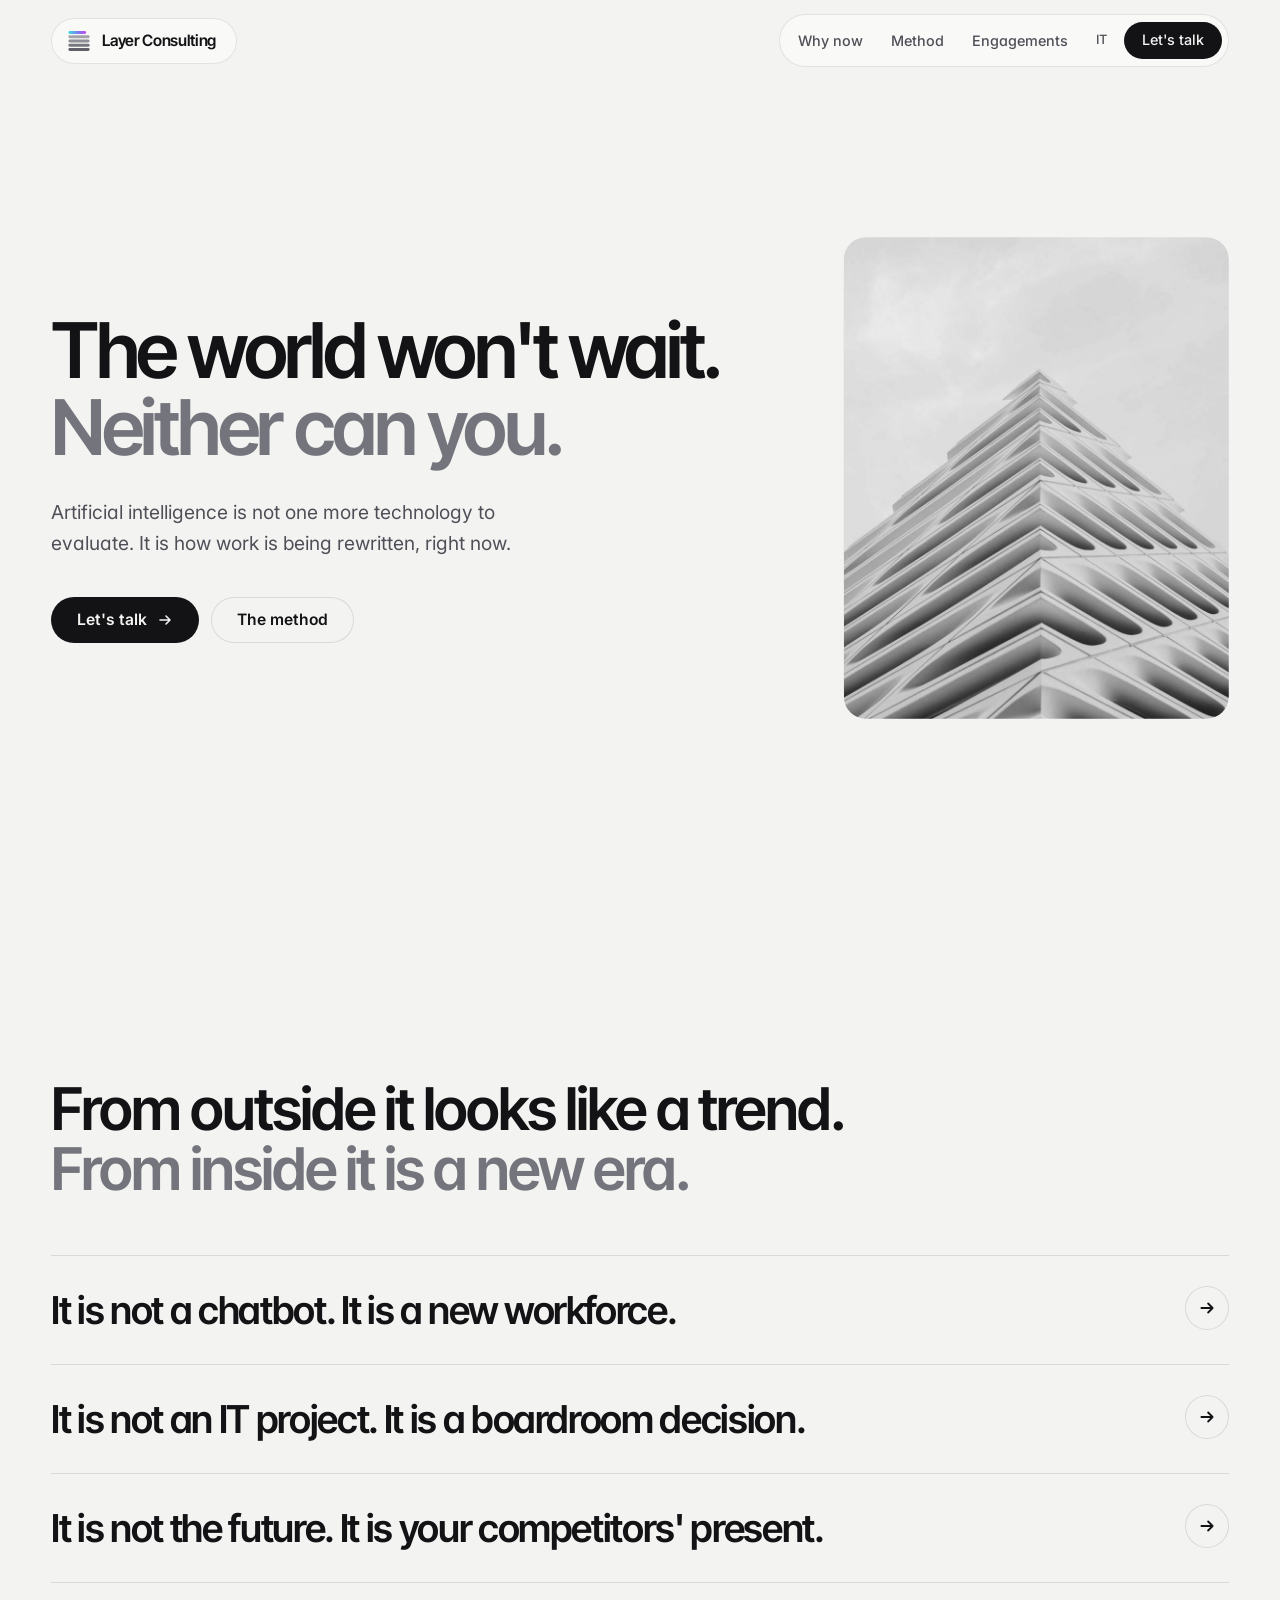
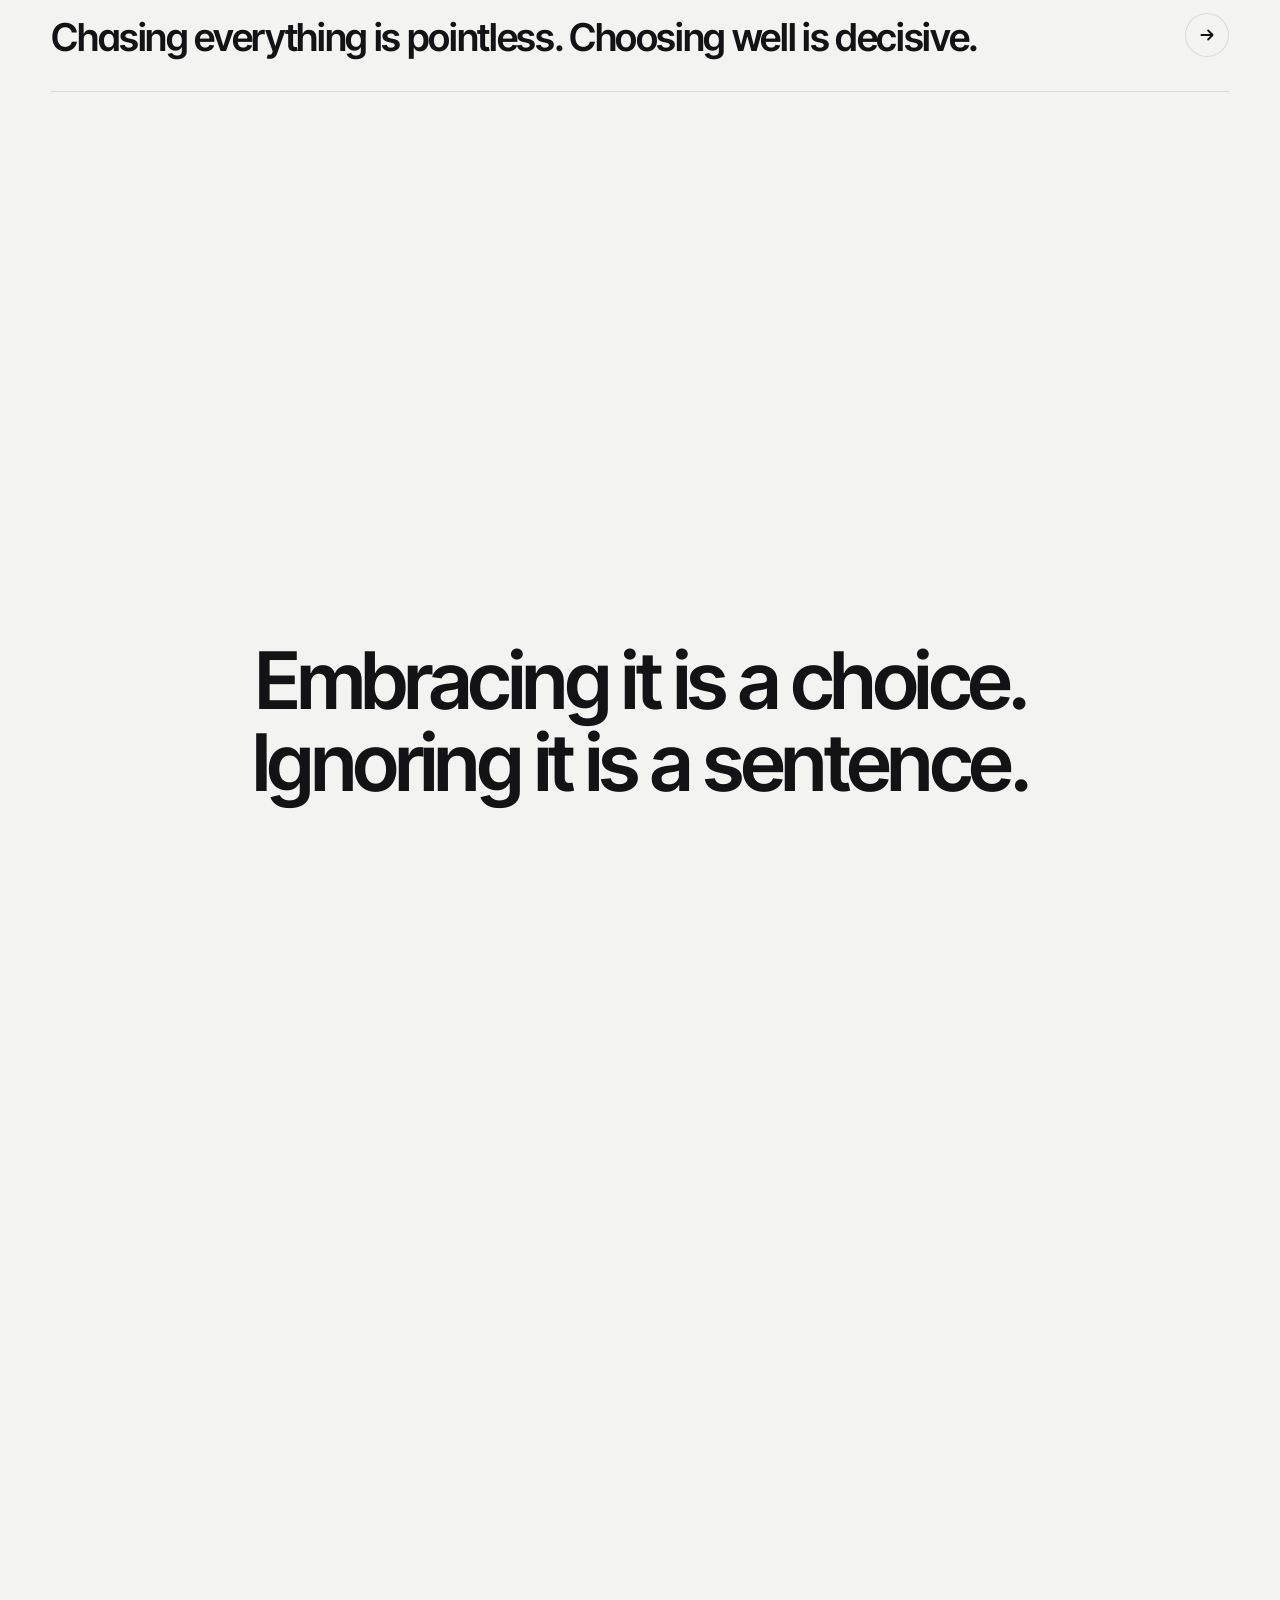
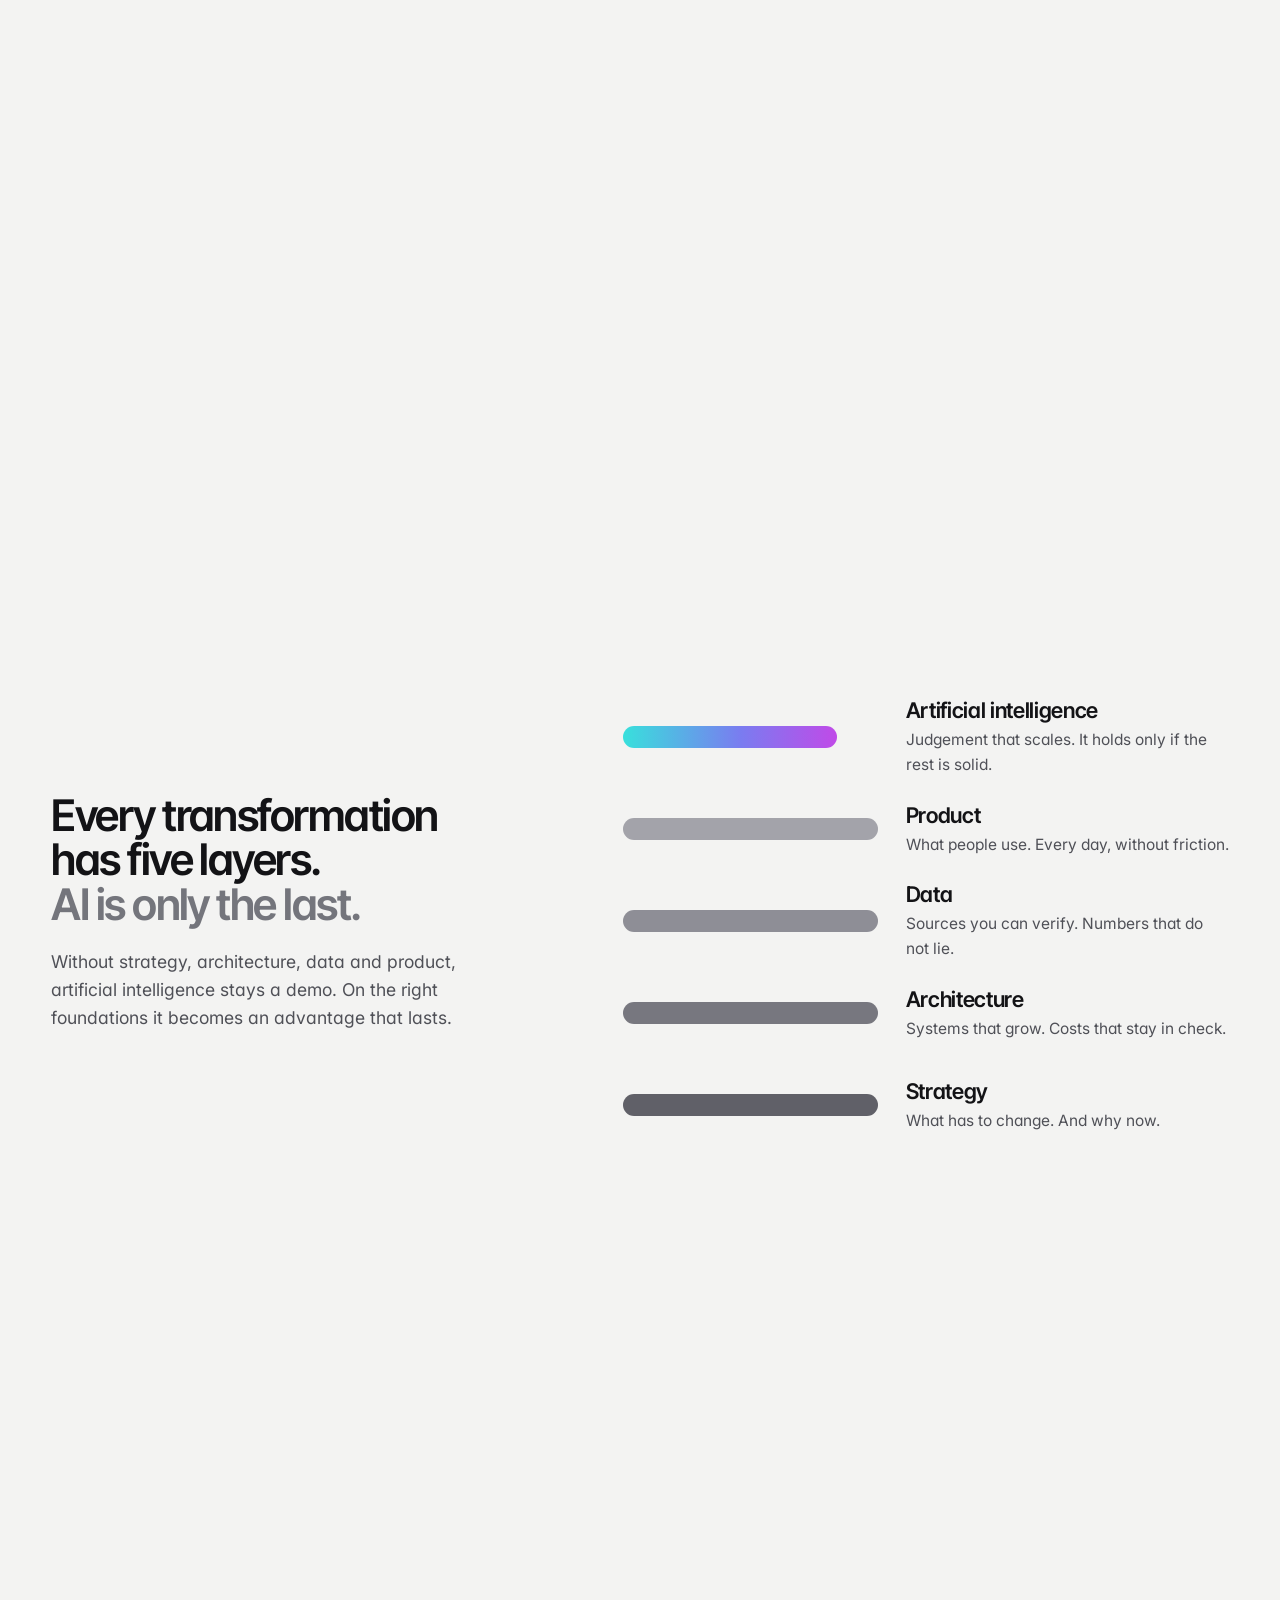
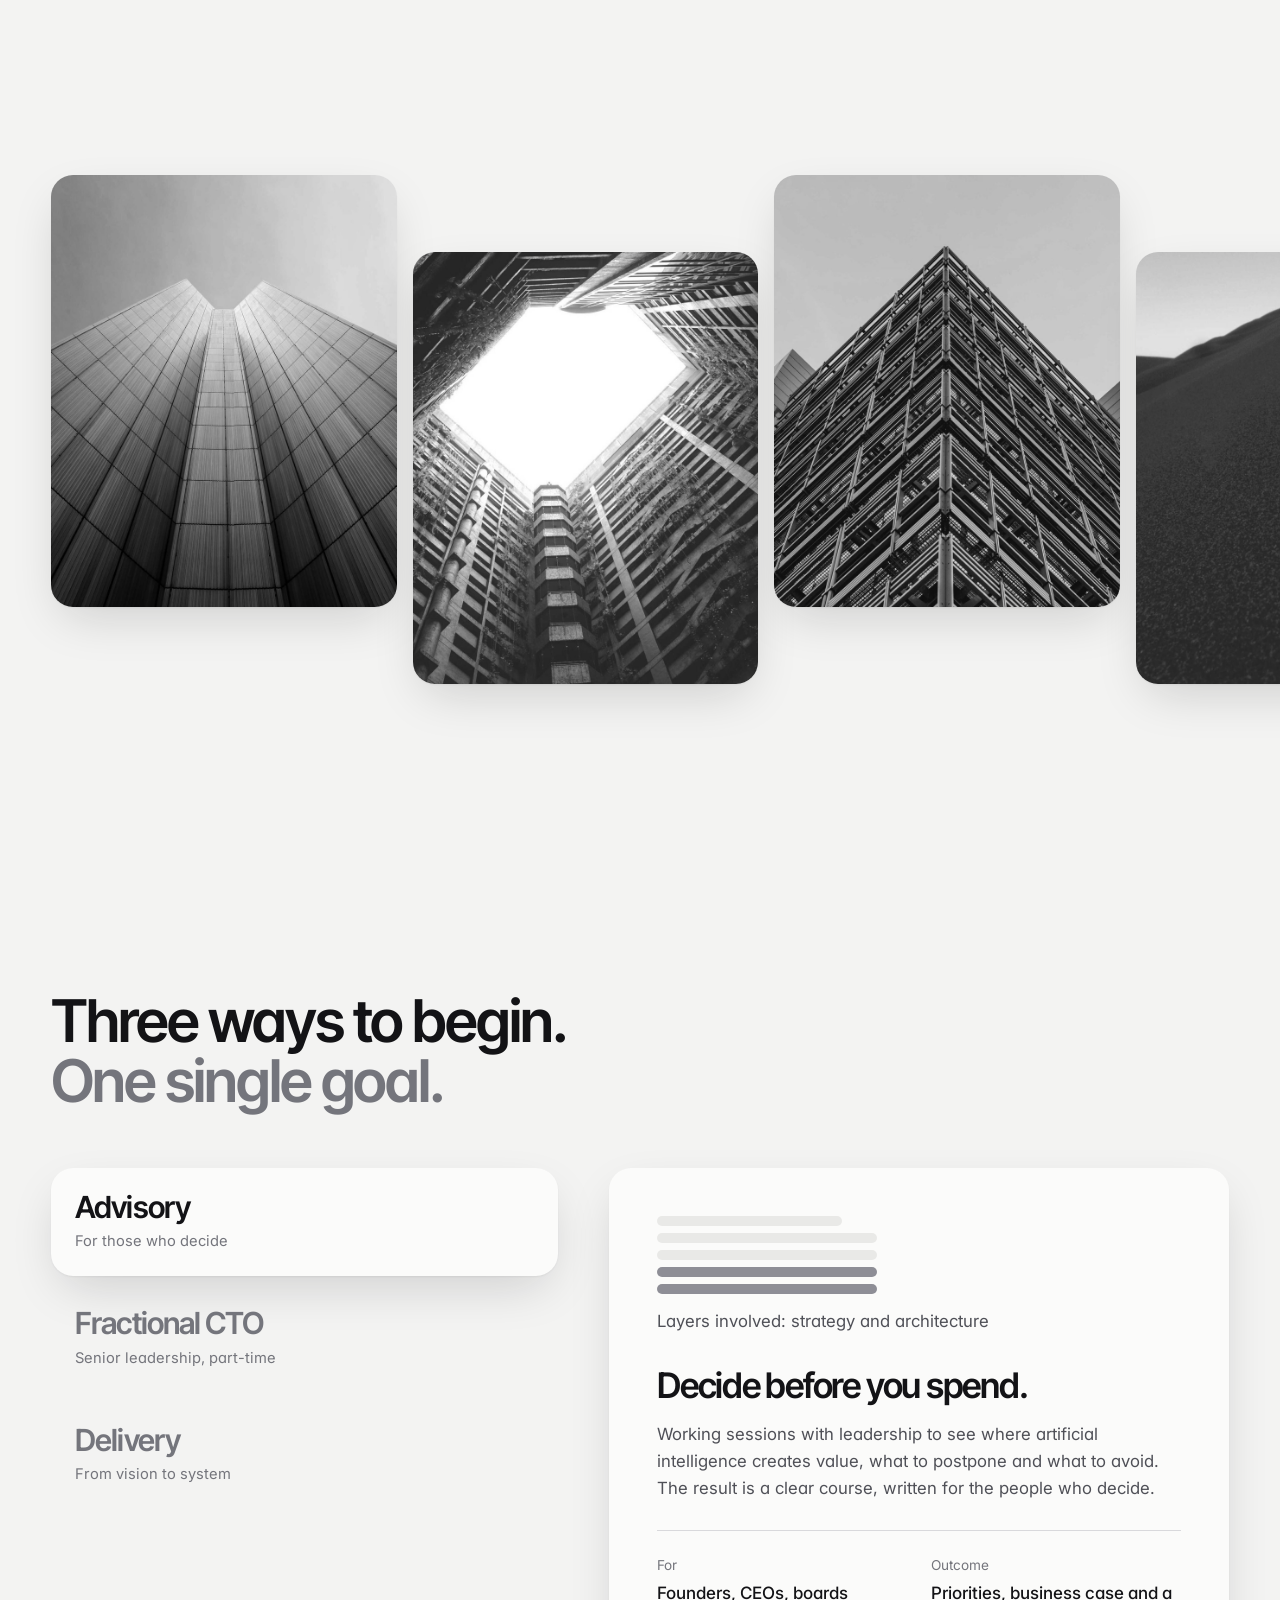
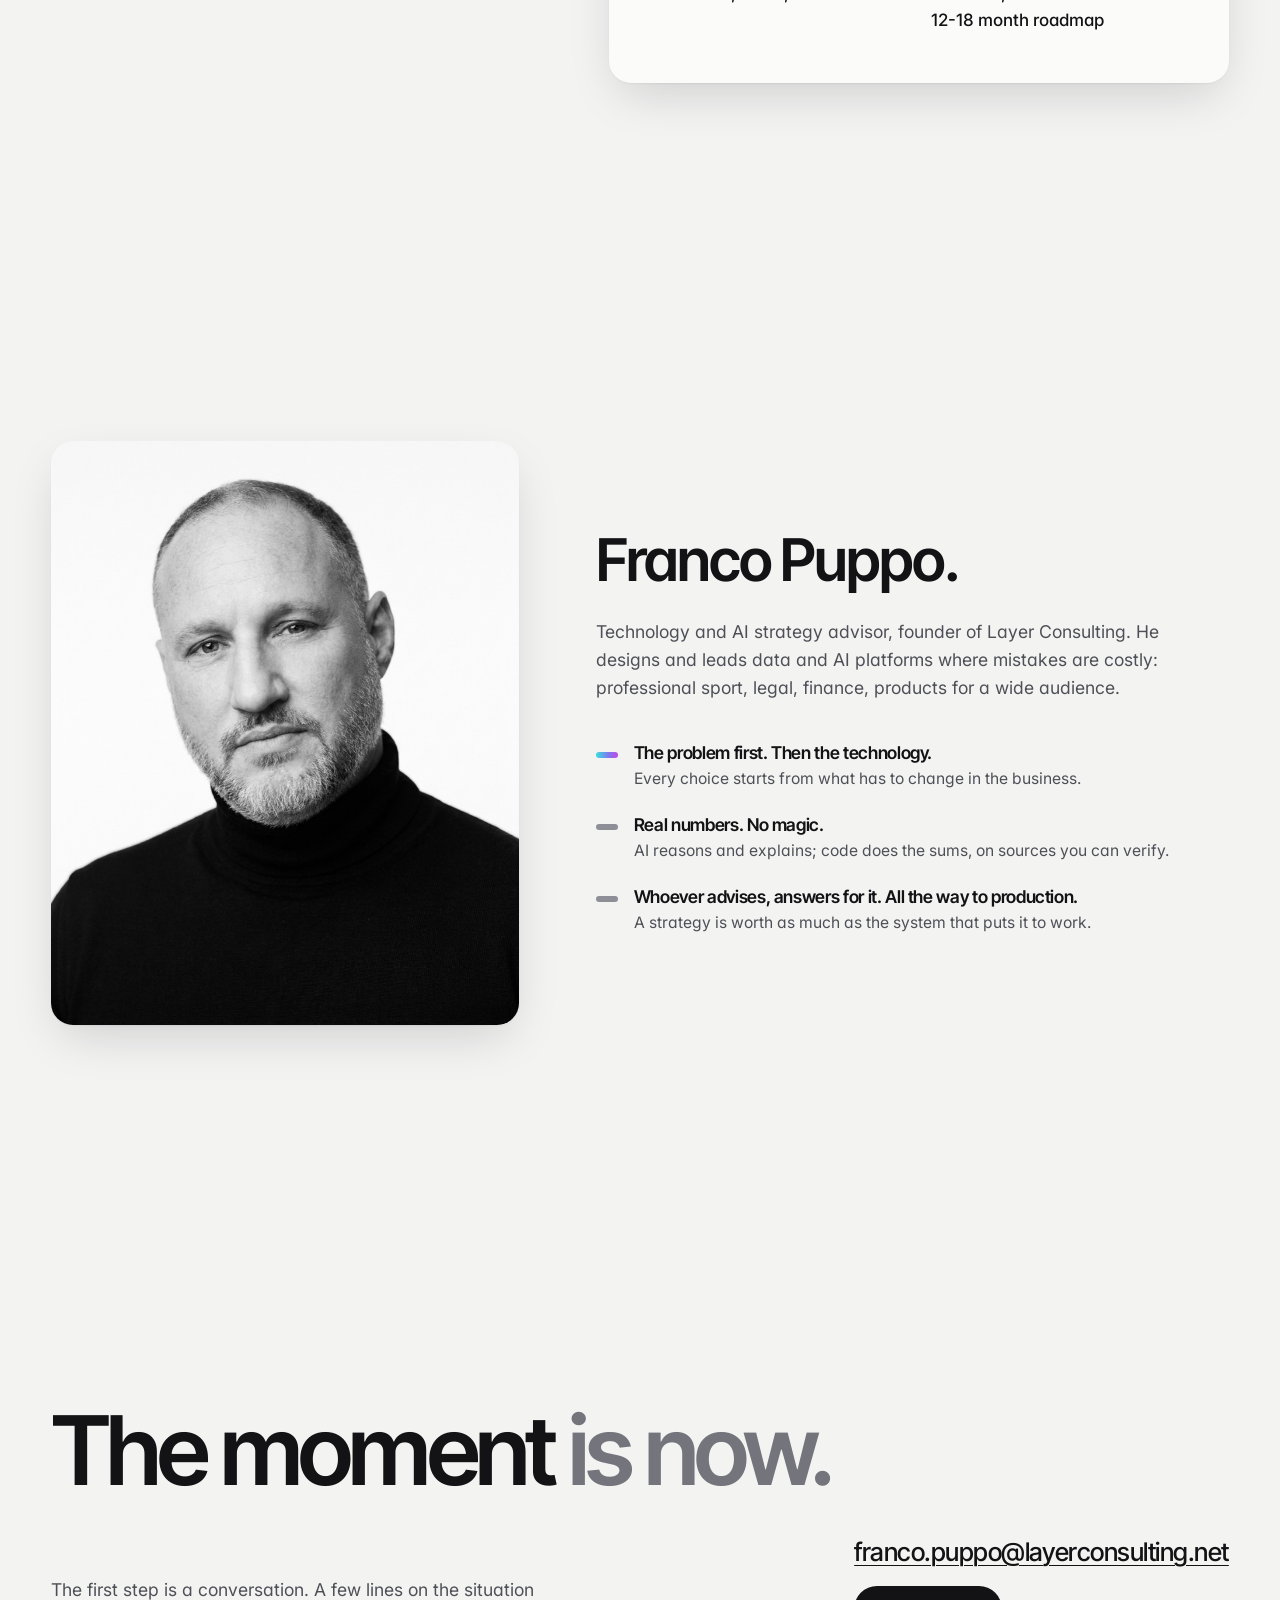
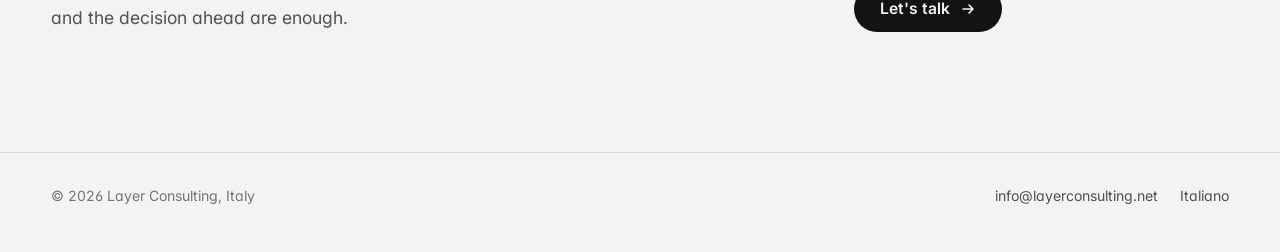
==== en/index.html @ 41d3106d "feat: impersonal, assertive copy and abstract imagery Rewrite both languages in short paired sentenc" ====
<!doctype html>
<html lang="en">
<head>
<meta charset="utf-8">
<meta name="viewport" content="width=device-width, initial-scale=1">
<title>Layer Consulting · Strategy and artificial intelligence</title>
<meta name="description" content="The world won't wait. Neither can you. Strategy, architecture and artificial intelligence for companies that intend to stay in the game.">
<meta name="theme-color" content="#f3f3f2" media="(prefers-color-scheme: light)">
<meta name="theme-color" content="#111113" media="(prefers-color-scheme: dark)">
<link rel="canonical" href="https://layerconsulting.net/en/">
<link rel="alternate" hreflang="it" href="https://layerconsulting.net/">
<link rel="alternate" hreflang="en" href="https://layerconsulting.net/en/">
<link rel="alternate" hreflang="x-default" href="https://layerconsulting.net/">
<meta property="og:type" content="website">
<meta property="og:site_name" content="Layer Consulting">
<meta property="og:title" content="The world won't wait. Neither can you.">
<meta property="og:description" content="Strategy, architecture and artificial intelligence for companies that intend to stay in the game.">
<meta property="og:url" content="https://layerconsulting.net/en/">
<meta property="og:image" content="https://layerconsulting.net/assets/img/strata.jpg">
<meta property="og:locale" content="en_GB">
<link rel="icon" href="../assets/favicon.svg" type="image/svg+xml">
<link rel="preconnect" href="https://fonts.googleapis.com">
<link rel="preconnect" href="https://fonts.gstatic.com" crossorigin>
<link rel="stylesheet" href="https://fonts.googleapis.com/css2?family=Inter+Tight:wght@500;600&family=Inter:wght@400;500;600&display=swap">
<link rel="preload" as="image" href="../assets/img/strata.jpg">
<link rel="stylesheet" href="../assets/site.css">
<script type="application/ld+json">
{"@context":"https://schema.org","@graph":[
 {"@type":"ProfessionalService","@id":"https://layerconsulting.net/#firm","name":"Layer Consulting","url":"https://layerconsulting.net/","email":"info@layerconsulting.net","logo":"https://layerconsulting.net/assets/favicon.svg","address":{"@type":"PostalAddress","addressCountry":"IT"},"founder":{"@id":"https://layerconsulting.net/#franco"}},
 {"@type":"Person","@id":"https://layerconsulting.net/#franco","name":"Franco Puppo","jobTitle":"Founder","worksFor":{"@id":"https://layerconsulting.net/#firm"},"image":"https://layerconsulting.net/assets/img/franco-puppo.jpg","email":"franco.puppo@layerconsulting.net"}
]}
</script>
</head>
<body>
<a class="skip" href="#main">Skip to content</a>

<header class="nav">
  <div class="wrap">
    <div class="nav-pill">
      <a class="brand" href="./" aria-label="Layer Consulting: home">
        <svg class="mark" width="26" height="24" viewBox="0 0 44 40" aria-hidden="true">
          <defs><linearGradient id="lg" x1="0" y1="0" x2="1" y2="0"><stop offset="0" stop-color="#38e0dc"/><stop offset=".55" stop-color="#7a7cf0"/><stop offset="1" stop-color="#c04ae8"/></linearGradient></defs>
          <rect x="4" y="3" width="30" height="5" rx="2.5" fill="url(#lg)"/>
          <rect class="b1" x="4" y="10.2" width="36" height="5" rx="2.5"/>
          <rect class="b2" x="4" y="17.4" width="36" height="5" rx="2.5"/>
          <rect class="b3" x="4" y="24.6" width="36" height="5" rx="2.5"/>
          <rect class="b4" x="4" y="31.8" width="36" height="5" rx="2.5"/>
        </svg>
        Layer Consulting
      </a>
    </div>
    <nav class="nav-pill nav-links" aria-label="Main">
      <a class="hide-s" href="#now">Why now</a>
      <a class="hide-s" href="#layers">Method</a>
      <a class="hide-s" href="#engagements">Engagements</a>
      <a class="lang" href="../" hreflang="it" lang="it" aria-label="Versione italiana">IT</a>
      <a class="btn btn-ink" href="#contact">Let's talk</a>
    </nav>
  </div>
</header>

<main id="main">
  <section class="hero" id="top">
    <div class="wrap">
      <div>
        <h1 class="h-hero">
          <span class="ln"><span class="w" style="--i:0">The</span> <span class="w" style="--i:1">world</span> <span class="w" style="--i:2">won't</span> <span class="w" style="--i:3">wait.</span></span>
          <span class="ln"><span class="w" style="--i:4">Neither</span> <span class="w" style="--i:5">can</span> <span class="w" style="--i:6">you.</span></span>
        </h1>
        <p class="lede">Artificial intelligence is not one more technology to evaluate. It is how work is being rewritten, right now.</p>
        <div class="cta">
          <a class="btn btn-ink" href="#contact">Let's talk
            <svg viewBox="0 0 16 16" fill="none" stroke="currentColor" stroke-width="1.6" stroke-linecap="round" stroke-linejoin="round" aria-hidden="true"><path d="M3 8h10M9 4l4 4-4 4"/></svg></a>
          <a class="btn btn-line" href="#layers">The method</a>
        </div>
      </div>
      <figure class="plate plate-hero">
        <img src="../assets/img/strata.jpg" width="800" height="1000" alt="" fetchpriority="high">
      </figure>
    </div>
  </section>

  <section class="block" id="now" aria-labelledby="now-t">
    <div class="wrap">
      <h2 id="now-t" class="reveal">From outside it looks like a trend. <span class="dim">From inside it is a new era.</span></h2>
      <div class="index">
        <article class="row reveal" tabindex="0">
          <div><h3>It is not a chatbot. It is a new workforce.</h3>
            <div class="more"><div><p>Agents that read, analyse, write and decide within precise rules. They run whole processes, not single questions.</p></div></div></div>
          <span class="arrow" aria-hidden="true"><svg viewBox="0 0 16 16" fill="none" stroke="currentColor" stroke-width="1.6" stroke-linecap="round" stroke-linejoin="round"><path d="M3 8h10M9 4l4 4-4 4"/></svg></span>
        </article>
        <article class="row reveal" tabindex="0">
          <div><h3>It is not an IT project. It is a boardroom decision.</h3>
            <div class="more"><div><p>It changes margins, organisation and business model. That is why it is decided in the boardroom, not in the IT department.</p></div></div></div>
          <span class="arrow" aria-hidden="true"><svg viewBox="0 0 16 16" fill="none" stroke="currentColor" stroke-width="1.6" stroke-linecap="round" stroke-linejoin="round"><path d="M3 8h10M9 4l4 4-4 4"/></svg></span>
        </article>
        <article class="row reveal" tabindex="0">
          <div><h3>It is not the future. It is your competitors' present.</h3>
            <div class="more"><div><p>Those who started a year ago now work faster and spend less. The gap widens every month.</p></div></div></div>
          <span class="arrow" aria-hidden="true"><svg viewBox="0 0 16 16" fill="none" stroke="currentColor" stroke-width="1.6" stroke-linecap="round" stroke-linejoin="round"><path d="M3 8h10M9 4l4 4-4 4"/></svg></span>
        </article>
        <article class="row reveal" tabindex="0">
          <div><h3>Chasing everything is pointless. Choosing well is decisive.</h3>
            <div class="more"><div><p>Something new arrives every week. What counts is recognising the few things that truly move your business, and ignoring the rest.</p></div></div></div>
          <span class="arrow" aria-hidden="true"><svg viewBox="0 0 16 16" fill="none" stroke="currentColor" stroke-width="1.6" stroke-linecap="round" stroke-linejoin="round"><path d="M3 8h10M9 4l4 4-4 4"/></svg></span>
        </article>
      </div>
    </div>
  </section>

  <section class="manifesto" aria-label="The point">
    <div class="manifesto-stage">
      <blockquote data-words>Embracing it is a choice. Ignoring it is a sentence.</blockquote>
    </div>
  </section>

  <section class="layers" id="layers" aria-labelledby="layers-t">
    <div class="layers-stage">
      <div class="wrap">
        <div class="layers-copy">
          <h2 id="layers-t">Every transformation has five layers. <span class="dim">AI is only the last.</span></h2>
          <p>Without strategy, architecture, data and product, artificial intelligence stays a demo. On the right foundations it becomes an advantage that lasts.</p>
        </div>
        <ol class="stack" reversed>
          <li><span class="bar" aria-hidden="true"></span><div class="txt"><h3>Artificial intelligence</h3><p>Judgement that scales. It holds only if the rest is solid.</p></div></li>
          <li><span class="bar" aria-hidden="true"></span><div class="txt"><h3>Product</h3><p>What people use. Every day, without friction.</p></div></li>
          <li><span class="bar" aria-hidden="true"></span><div class="txt"><h3>Data</h3><p>Sources you can verify. Numbers that do not lie.</p></div></li>
          <li><span class="bar" aria-hidden="true"></span><div class="txt"><h3>Architecture</h3><p>Systems that grow. Costs that stay in check.</p></div></li>
          <li><span class="bar" aria-hidden="true"></span><div class="txt"><h3>Strategy</h3><p>What has to change. And why now.</p></div></li>
        </ol>
      </div>
    </div>
  </section>

  <section class="gallery" aria-hidden="true">
    <div class="gallery-track">
      <img src="../assets/img/facade.jpg" width="800" height="1000" alt="" loading="lazy">
      <img src="../assets/img/courtyard.jpg" width="800" height="1000" alt="" loading="lazy">
      <img src="../assets/img/lattice.jpg" width="800" height="1000" alt="" loading="lazy">
      <img src="../assets/img/ridge.jpg" width="800" height="1000" alt="" loading="lazy">
      <img src="../assets/img/stairs.jpg" width="800" height="1000" alt="" loading="lazy">
    </div>
  </section>

  <section class="block" id="engagements" aria-labelledby="engagements-t">
    <div class="wrap">
      <h2 id="engagements-t" class="reveal">Three ways to begin. <span class="dim">One single goal.</span></h2>
      <div class="formats">
        <div class="tabs" role="tablist" aria-label="Engagements">
          <button class="tab" role="tab" id="t-adv" aria-controls="p-adv"><b>Advisory</b><span>For those who decide</span></button>
          <button class="tab" role="tab" id="t-cto" aria-controls="p-cto"><b>Fractional CTO</b><span>Senior leadership, part-time</span></button>
          <button class="tab" role="tab" id="t-del" aria-controls="p-del"><b>Delivery</b><span>From vision to system</span></button>
        </div>
        <div class="panels reveal">
          <div class="panel" role="tabpanel" id="p-adv" aria-labelledby="t-adv">
            <div class="mini" aria-hidden="true"><i style="--k:4"></i><i style="--k:3"></i><i style="--k:2"></i><i class="on" style="--k:1"></i><i class="on" style="--k:0"></i></div>
            <p class="mini-cap">Layers involved: strategy and architecture</p>
            <h3>Decide before you spend.</h3>
            <p>Working sessions with leadership to see where artificial intelligence creates value, what to postpone and what to avoid. The result is a clear course, written for the people who decide.</p>
            <dl><div><dt>For</dt><dd>Founders, CEOs, boards</dd></div>
              <div><dt>Outcome</dt><dd>Priorities, business case and a 12-18 month roadmap</dd></div></dl>
          </div>
          <div class="panel" role="tabpanel" id="p-cto" aria-labelledby="t-cto">
            <div class="mini" aria-hidden="true"><i style="--k:4"></i><i class="on" style="--k:3"></i><i class="on" style="--k:2"></i><i class="on" style="--k:1"></i><i class="on" style="--k:0"></i></div>
            <p class="mini-cap">Layers involved: strategy to product</p>
            <h3>Senior leadership. Without a full-time CTO.</h3>
            <p>A few days a month alongside leadership: architecture, suppliers, team, investors. Technical choices stop being a risk.</p>
            <dl><div><dt>For</dt><dd>Companies and scale-ups without a CTO, or between CTOs</dd></div>
              <div><dt>Outcome</dt><dd>Consistent decisions, team and suppliers aligned</dd></div></dl>
          </div>
          <div class="panel" role="tabpanel" id="p-del" aria-labelledby="t-del">
            <div class="mini" aria-hidden="true"><i class="on" style="--k:4"></i><i class="on" style="--k:3"></i><i class="on" style="--k:2"></i><i class="on" style="--k:1"></i><i class="on" style="--k:0"></i></div>
            <p class="mini-cap">Layers involved: all five</p>
            <h3>From vision to system. From system to result.</h3>
            <p>Once the course is set, a small senior team builds it: AI agents, data platforms, digital products, all the way to production.</p>
            <dl><div><dt>For</dt><dd>Those who want a result, not a recommendation</dd></div>
              <div><dt>Outcome</dt><dd>A system in production, measured and documented</dd></div></dl>
          </div>
        </div>
      </div>
    </div>
  </section>

  <section class="block about" id="about" aria-labelledby="about-t">
    <div class="wrap">
      <figure class="plate plate-studio reveal">
        <img src="../assets/img/franco-puppo.jpg" width="805" height="1000" alt="Portrait of Franco Puppo" loading="lazy">
      </figure>
      <div class="about-copy">
        <h2 id="about-t" class="reveal">Franco Puppo.</h2>
        <p class="reveal">Technology and AI strategy advisor, founder of Layer Consulting. He designs and leads data and AI platforms where mistakes are costly: professional sport, legal, finance, products for a wide audience.</p>
        <ul class="rules">
          <li class="reveal" style="--d:0"><div><b>The problem first. Then the technology.</b><span>Every choice starts from what has to change in the business.</span></div></li>
          <li class="reveal" style="--d:1"><div><b>Real numbers. No magic.</b><span>AI reasons and explains; code does the sums, on sources you can verify.</span></div></li>
          <li class="reveal" style="--d:2"><div><b>Whoever advises, answers for it. All the way to production.</b><span>A strategy is worth as much as the system that puts it to work.</span></div></li>
        </ul>
      </div>
    </div>
  </section>

  <section class="contact" id="contact" aria-labelledby="contact-t">
    <div class="wrap">
      <h2 id="contact-t" class="reveal">The moment <span class="dim">is now.</span></h2>
      <div class="contact-row">
        <p class="reveal">The first step is a conversation. A few lines on the situation and the decision ahead are enough.</p>
        <div class="contact-actions reveal" style="--d:1">
          <a class="mail" href="mailto:franco.puppo@layerconsulting.net">franco.puppo@layerconsulting.net</a>
          <a class="btn btn-ink magnetic" href="mailto:franco.puppo@layerconsulting.net?subject=Let%27s%20talk">Let's talk
            <svg viewBox="0 0 16 16" fill="none" stroke="currentColor" stroke-width="1.6" stroke-linecap="round" stroke-linejoin="round" aria-hidden="true"><path d="M3 8h10M9 4l4 4-4 4"/></svg></a>
        </div>
      </div>
    </div>
  </section>
</main>

<footer class="foot">
  <div class="wrap">
    <span>© <span id="year">2026</span> Layer Consulting, Italy</span>
    <nav aria-label="Footer">
      <a href="mailto:info@layerconsulting.net">info@layerconsulting.net</a>
      <a href="../" hreflang="it" lang="it">Italiano</a>
    </nav>
  </div>
</footer>
<script src="../assets/site.js"></script>
</body>
</html>
---- assets/site.css ----
/* Layer Consulting, Franco Puppo.
   World: an industrial-design monograph. Black-and-white plates on neutral paper,
   Inter Tight display, Inter text. The Layer gradient lives only in the mark and in
   the top layer of the stack. Radius rule: controls are pills, plates and panels 22px.
   Motion: CSS scroll-driven timelines where supported, IntersectionObserver reveals
   elsewhere; everything collapses to the static end state under reduced motion. */

:root {
  --paper: #f3f3f2;
  --paper-2: #e9e9e7;
  --sheet: #fbfbfa;
  --ink: #131316;
  --ink-2: #4f5057;
  --ink-3: #74757c;
  --line: #d9d9dc;
  --accent: #7c3fc4;
  --grad: linear-gradient(90deg, #38e0dc, #7a7cf0 55%, #c04ae8);
  --bar-1: #a3a3aa; --bar-2: #8e8e96; --bar-3: #77777f; --bar-4: #606068;
  --shadow: 0 1px 2px rgba(19,19,22,.05), 0 18px 50px -12px rgba(19,19,22,.18);
  --ease: cubic-bezier(.16, 1, .3, 1);
  --display: "Inter Tight", "SF Pro Display", -apple-system, system-ui, sans-serif;
  --text: "Inter", "SF Pro Text", -apple-system, system-ui, sans-serif;
  --r: 22px;
  --pad: clamp(20px, 4vw, 56px);
}
@media (prefers-color-scheme: dark) {
  :root:not([data-theme="light"]) {
    --paper: #111113; --paper-2: #1d1d21; --sheet: #1b1b1e;
    --ink: #f2f2f3; --ink-2: #b3b3ba; --ink-3: #8d8d95; --line: #2c2c31;
    --accent: #c08bf0;
    --bar-1: #6a6a72; --bar-2: #5a5a62; --bar-3: #4a4a52; --bar-4: #3d3d44;
    --shadow: 0 1px 2px rgba(0,0,0,.4), 0 18px 50px -12px rgba(0,0,0,.6);
  }
}
:root[data-theme="dark"] {
  --paper: #111113; --paper-2: #1d1d21; --sheet: #1b1b1e;
  --ink: #f2f2f3; --ink-2: #b3b3ba; --ink-3: #8d8d95; --line: #2c2c31;
  --accent: #c08bf0;
  --bar-1: #6a6a72; --bar-2: #5a5a62; --bar-3: #4a4a52; --bar-4: #3d3d44;
  --shadow: 0 1px 2px rgba(0,0,0,.4), 0 18px 50px -12px rgba(0,0,0,.6);
}

* { box-sizing: border-box; }
html { -webkit-text-size-adjust: 100%; scroll-behavior: smooth; scrollbar-color: var(--ink-3) var(--paper); }
@media (prefers-reduced-motion: reduce) { html { scroll-behavior: auto; } }
html, body { background: var(--paper); }
body { margin: 0; color: var(--ink); font: 400 17px/1.6 var(--text); font-feature-settings: "cv11", "ss01"; overflow-x: clip; caret-color: var(--accent); }
::selection { background: color-mix(in oklab, var(--accent) 26%, transparent); color: var(--ink); }
img, svg { display: block; max-width: 100%; }
a { color: inherit; text-decoration-thickness: 1px; text-underline-offset: 4px; }
:focus-visible { outline: 2px solid var(--accent); outline-offset: 4px; border-radius: 8px; }
h1, h2, h3 { font-family: var(--display); font-weight: 600; margin: 0; text-wrap: balance; letter-spacing: -0.035em; }
h2 { font-size: clamp(2.2rem, 4.6vw, 4rem); line-height: 1.02; }
h3 { font-size: 1.2rem; letter-spacing: -0.015em; line-height: 1.25; }
p { margin: 0 0 1em; text-wrap: pretty; }
.wrap { width: min(1280px, 100% - 2 * var(--pad)); margin-inline: auto; }
.skip { position: absolute; left: -9999px; }
.skip:focus { left: 16px; top: 12px; z-index: 30; background: var(--sheet); padding: 8px 14px; border-radius: 99px; }

/* ---------- nav ---------- */
.nav { position: fixed; inset: 14px 0 auto; z-index: 20; pointer-events: none; }
.nav .wrap { display: flex; justify-content: space-between; align-items: center; gap: 12px; }
.nav-pill { pointer-events: auto; display: flex; align-items: center; gap: 4px; padding: 6px; border-radius: 99px; background: color-mix(in oklab, var(--sheet) 72%, transparent); backdrop-filter: blur(18px) saturate(1.6); -webkit-backdrop-filter: blur(18px) saturate(1.6); border: 1px solid color-mix(in oklab, var(--line) 70%, transparent); transition: box-shadow .4s var(--ease); }
.nav.stuck .nav-pill { box-shadow: var(--shadow); }
.brand { display: flex; align-items: center; gap: 10px; padding: 4px 14px 4px 8px; text-decoration: none; font: 600 .98rem/1 var(--display); letter-spacing: -0.02em; white-space: nowrap; }
.mark .b1 { fill: var(--bar-1); } .mark .b2 { fill: var(--bar-2); } .mark .b3 { fill: var(--bar-3); } .mark .b4 { fill: var(--bar-4); }
.nav-links a { text-decoration: none; font-size: .9rem; font-weight: 500; color: var(--ink-2); padding: 8px 12px; border-radius: 99px; transition: color .2s, background-color .2s; white-space: nowrap; }
.nav-links a:hover { color: var(--ink); background: var(--paper-2); }
.nav-links .lang { font-size: .8rem; letter-spacing: .04em; }
.nav-links .btn-ink, .nav-links .btn-ink:hover { color: var(--paper); background: var(--ink); }
@media (max-width: 900px) { .nav-links .hide-s { display: none; } }

/* ---------- buttons ---------- */
.btn { position: relative; display: inline-flex; align-items: center; gap: 10px; padding: 15px 26px; border-radius: 99px; font: 600 .98rem/1 var(--text); text-decoration: none; white-space: nowrap; transition: transform .5s var(--ease), background-color .25s, color .25s, box-shadow .4s var(--ease); }
.btn svg { width: 16px; height: 16px; transition: transform .5s var(--ease); }
.btn:hover svg { transform: translateX(4px); }
.btn:active { transform: scale(.97); }
.btn-ink { background: var(--ink); color: var(--paper); }
.btn-ink:hover { box-shadow: 0 14px 34px -10px color-mix(in oklab, var(--ink) 55%, transparent); }
.btn-line { color: var(--ink); box-shadow: inset 0 0 0 1px var(--line); }
.btn-line:hover { box-shadow: inset 0 0 0 1px var(--ink); }
.nav .btn { padding: 11px 18px; font-size: .9rem; }

/* ---------- hero ---------- */
.hero { min-height: 100dvh; display: grid; align-items: center; padding: 112px 0 56px; }
.hero .wrap { display: grid; grid-template-columns: minmax(0, 1.3fr) minmax(0, .7fr); gap: clamp(32px, 6vw, 96px); align-items: center; }
.h-hero { font-size: clamp(2.5rem, 6vw, 5.8rem); line-height: 1; letter-spacing: -0.045em; }
@media (min-width: 861px) { .h-hero .ln { white-space: nowrap; } }
.h-hero .ln { display: block; }
.h-hero .ln + .ln { color: var(--ink-3); }
.h-hero .w { display: inline-block; }
.lede { font-size: clamp(1.08rem, 1.5vw, 1.25rem); color: var(--ink-2); max-width: 44ch; margin: 30px 0 38px; }
.cta { display: flex; gap: 12px; flex-wrap: wrap; }
.plate { margin: 0; border-radius: var(--r); overflow: hidden; background: var(--paper-2); position: relative; }
.plate img { width: 100%; height: auto; aspect-ratio: 4 / 5; object-fit: cover; filter: grayscale(1); }
.plate-hero { max-width: 500px; justify-self: end; width: 100%; box-shadow: var(--shadow); }
@media (max-width: 860px) {
  .hero { padding-top: 104px; }
  .hero .wrap { grid-template-columns: 1fr; }
  .plate-hero { justify-self: start; max-width: 420px; }
}

/* ---------- five layers (signature) ---------- */
.layers { position: relative; height: 320vh; view-timeline: --layers block; }
.layers-stage { position: sticky; top: 0; height: 100dvh; display: grid; align-items: center; }
.layers-stage .wrap { display: grid; grid-template-columns: minmax(0, .9fr) minmax(0, 1.1fr); gap: clamp(32px, 6vw, 96px); align-items: center; }
.layers-copy h2 { font-size: clamp(2rem, 3.4vw, 3.1rem); }
.layers-copy p { color: var(--ink-2); font-size: 1.1rem; max-width: 40ch; margin-top: 22px; }
.stack { --shift: 64px; list-style: none; margin: 0; padding: 0; display: grid; }
.stack li { display: grid; grid-template-columns: minmax(120px, 42%) 1fr; gap: 28px; align-items: center; min-height: 92px; }
.stack .bar { height: 22px; border-radius: 99px; }
.stack li:nth-child(1) .bar { background: var(--grad); width: 84%; }
.stack li:nth-child(2) .bar { background: var(--bar-1); }
.stack li:nth-child(3) .bar { background: var(--bar-2); }
.stack li:nth-child(4) .bar { background: var(--bar-3); }
.stack li:nth-child(5) .bar { background: var(--bar-4); }
.stack h3 { font-size: 1.35rem; }
.stack p { color: var(--ink-2); font-size: .97rem; margin: 4px 0 0; max-width: 36ch; }
@media (max-width: 860px) {
  .layers { height: 300vh; }
  .layers-stage { align-items: start; padding-top: 92px; }
  .layers-stage h2 { font-size: clamp(1.9rem, 8vw, 2.4rem); }
  .layers-copy p { font-size: 1rem; margin-top: 14px; }
  .layers-stage .wrap { grid-template-columns: 1fr; gap: 20px; }
  .stack { --shift: 52px; }
  .stack li { grid-template-columns: 26% 1fr; gap: 16px; min-height: 70px; }
  .stack .bar { height: 14px; }
  .stack h3 { font-size: 1.1rem; }
  .stack p { font-size: .84rem; line-height: 1.45; }
}

/* ---------- when to call: expanding index ---------- */
.block { padding: clamp(96px, 14vw, 180px) 0; }
.block h2 { max-width: 22ch; }
h2 .dim, .row h3 .dim { color: var(--ink-3); }
.index { margin-top: 56px; border-top: 1px solid var(--line); }
.row { display: grid; grid-template-columns: minmax(0, 1fr) auto; gap: 24px; padding: 30px 0; border-bottom: 1px solid var(--line); outline: none; }
.row h3 { font-size: clamp(1.5rem, 3vw, 2.4rem); letter-spacing: -0.035em; transition: transform .6s var(--ease); }
.row .more { display: grid; grid-template-rows: 0fr; opacity: 0; transition: grid-template-rows .6s var(--ease), opacity .4s; }
.row .more > div { overflow: hidden; }
.row .more p { color: var(--ink-2); max-width: 60ch; margin: 14px 0 0; font-size: 1.04rem; }
.row .arrow { width: 44px; height: 44px; border-radius: 50%; box-shadow: inset 0 0 0 1px var(--line); display: grid; place-items: center; transition: transform .6s var(--ease), background-color .3s, color .3s; }
.row .arrow svg { width: 18px; height: 18px; }
.row:hover h3, .row:focus-visible h3 { transform: translateX(10px); }
.row:hover .more, .row:focus-visible .more { grid-template-rows: 1fr; opacity: 1; }
.row:hover .arrow, .row:focus-visible .arrow { transform: rotate(-45deg); background: var(--ink); color: var(--paper); box-shadow: none; }
.row:focus-visible { box-shadow: inset 3px 0 0 var(--accent); }
@media (hover: none) { .row .more { grid-template-rows: 1fr; opacity: 1; } .row .arrow { display: none; } }

/* ---------- manifesto ---------- */
.manifesto { height: 200vh; view-timeline: --quote block; }
.manifesto-stage { position: sticky; top: 0; height: 100dvh; display: grid; place-content: center; padding-inline: var(--pad); }
.manifesto blockquote { margin: 0 auto; font: 600 clamp(2.2rem, 6.2vw, 5.4rem)/1.04 var(--display); letter-spacing: -0.045em; max-width: 17ch; text-align: center; text-wrap: balance; }
.manifesto .attr { text-align: center; margin-top: 28px; color: var(--ink-3); font-size: .95rem; }

/* ---------- engagements: tabs ---------- */
.formats { margin-top: 56px; display: grid; grid-template-columns: minmax(0, .9fr) minmax(0, 1.1fr); gap: clamp(24px, 4vw, 64px); align-items: start; }
.tabs { display: grid; gap: 8px; }
.tab { all: unset; box-sizing: border-box; cursor: pointer; display: block; padding: 22px 24px; border-radius: var(--r); transition: background-color .35s, box-shadow .35s; }
.tab b { display: block; font: 600 clamp(1.35rem, 2.4vw, 1.9rem)/1.15 var(--display); letter-spacing: -0.03em; color: var(--ink-3); transition: color .3s; }
.tab span { display: block; color: var(--ink-3); font-size: .92rem; margin-top: 6px; }
.tab:hover b { color: var(--ink-2); }
.tab[aria-selected="true"] { background: var(--sheet); box-shadow: var(--shadow); }
.tab[aria-selected="true"] b { color: var(--ink); }
.tab:focus-visible { outline: 2px solid var(--accent); outline-offset: 2px; }
.panels { display: grid; gap: 16px; }
.panel { background: var(--sheet); border-radius: var(--r); padding: clamp(28px, 4vw, 48px); box-shadow: var(--shadow); }
.panel h3 { font-size: clamp(1.6rem, 2.8vw, 2.2rem); letter-spacing: -0.035em; margin-top: 28px; }
.panel > p { color: var(--ink-2); font-size: 1.05rem; margin: 14px 0 0; max-width: 52ch; }
.panel dl { display: grid; grid-template-columns: repeat(2, minmax(0, 1fr)); gap: 24px; margin: 28px 0 0; padding-top: 24px; border-top: 1px solid var(--line); }
.panel dt { font-size: .85rem; color: var(--ink-3); }
.panel dd { margin: 4px 0 0; font-weight: 500; }
.mini { display: grid; gap: 7px; width: min(220px, 60%); }
.mini i { display: block; height: 10px; border-radius: 99px; background: var(--paper-2); transform-origin: left; }
.mini i.on { background: var(--bar-2); }
.mini i.on:first-child { background: var(--grad); }
.mini i:first-child { width: 84%; }
.mini-cap { font-size: .85rem; color: var(--ink-3); margin-top: 12px; }
.tabs { display: none; }
.js .tabs { display: grid; }
.js .panel[hidden] { display: none; }
@media (max-width: 860px) {
  .formats { grid-template-columns: 1fr; }
  .js .tabs { grid-template-columns: repeat(3, minmax(0, 1fr)); gap: 6px; }
  .tab { padding: 14px 12px; text-align: center; }
  .tab b { font-size: 1rem; }
  .tab span { display: none; }
  .panel dl { grid-template-columns: 1fr; }
}

/* ---------- about ---------- */
.about .wrap { display: grid; grid-template-columns: minmax(0, .85fr) minmax(0, 1.15fr); gap: clamp(32px, 6vw, 96px); align-items: center; }
.plate-studio { box-shadow: var(--shadow); }
.about-copy > p { color: var(--ink-2); font-size: 1.1rem; max-width: 54ch; }
.about-copy h2 { margin-bottom: 28px; }
.rules { list-style: none; padding: 0; margin: 40px 0 0; display: grid; gap: 22px; }
.rules li { display: grid; grid-template-columns: 22px 1fr; gap: 16px; }
.rules li::before { content: ""; width: 22px; height: 6px; margin-top: 10px; border-radius: 99px; background: var(--bar-2); }
.rules li:first-child::before { background: var(--grad); }
.rules b { display: block; font: 600 1.1rem/1.3 var(--display); letter-spacing: -0.02em; }
.rules span { color: var(--ink-2); font-size: .98rem; }
@media (max-width: 860px) { .about .wrap { grid-template-columns: 1fr; } .plate-studio { max-width: 420px; } }

/* ---------- gallery: abstract plates that pan sideways on scroll ---------- */
.gallery { padding: 24px 0 clamp(72px, 10vw, 140px); overflow-x: auto; scrollbar-width: none; }
.gallery::-webkit-scrollbar { display: none; }
.gallery-track { display: flex; align-items: flex-start; gap: 16px; width: max-content; padding-inline: var(--pad); }
.gallery-track img { width: clamp(220px, 27vw, 400px); height: auto; aspect-ratio: 4 / 5; object-fit: cover; border-radius: var(--r); filter: grayscale(1); box-shadow: var(--shadow); }
.gallery-track img:nth-child(even) { margin-top: clamp(32px, 6vw, 88px); }

/* ---------- contact ---------- */
.contact { padding: clamp(110px, 16vw, 200px) 0 clamp(80px, 10vw, 120px); }
.contact h2 { font-size: clamp(3.4rem, 11vw, 6rem); line-height: .94; letter-spacing: -0.05em; max-width: none; }
.contact-row { display: flex; justify-content: space-between; align-items: end; gap: 32px; flex-wrap: wrap; margin-top: 40px; }
.contact-row p { color: var(--ink-2); font-size: 1.1rem; max-width: 46ch; margin: 0; }
.mail { font: 500 clamp(1.15rem, 2.4vw, 1.6rem)/1.3 var(--display); letter-spacing: -0.02em; overflow-wrap: anywhere; }
.contact-actions { display: flex; flex-direction: column; align-items: flex-start; gap: 18px; }

/* ---------- footer ---------- */
.foot { border-top: 1px solid var(--line); padding: 32px 0 44px; color: var(--ink-3); font-size: .88rem; }
.foot .wrap { display: flex; justify-content: space-between; gap: 18px; flex-wrap: wrap; }
.foot nav { display: flex; gap: 22px; }
.foot a { text-decoration: none; color: var(--ink-2); }
.foot a:hover { color: var(--ink); }

/* ---------- 404 ---------- */
.notfound { min-height: 100dvh; display: grid; place-items: center; text-align: center; }
.notfound h1 { font-size: clamp(2.6rem, 7vw, 5.4rem); line-height: 1; letter-spacing: -0.045em; margin-bottom: 18px; }
.notfound p { color: var(--ink-2); margin-bottom: 30px; }
.notfound .cta { justify-content: center; }

/* =================== motion =================== */
@media (prefers-reduced-motion: no-preference) {
  /* hero: words rise out of blur, then the plate is uncovered */
  .h-hero .w { animation: rise 1.2s var(--ease) both; animation-delay: calc(.08s * var(--i) + .1s); }
  .hero .lede, .hero .cta { animation: rise 1.2s var(--ease) both; }
  .hero .lede { animation-delay: .55s; }
  .hero .cta { animation-delay: .68s; }
  .plate-hero { animation: uncover 1.5s var(--ease) .25s both; }
  .plate-hero img { animation: settle 2.2s var(--ease) .25s both; }
  .nav-pill { animation: drop .9s var(--ease) .1s both; }
  @keyframes rise { from { opacity: 0; transform: translateY(.45em); filter: blur(10px); } }
  @keyframes uncover { from { clip-path: inset(100% 0 0 0 round var(--r)); } to { clip-path: inset(0 0 0 0 round var(--r)); } }
  @keyframes settle { from { transform: scale(1.18); } }
  @keyframes drop { from { opacity: 0; transform: translateY(-16px); } }

  /* generic reveal (IntersectionObserver adds .in) */
  .js .reveal { opacity: 0; transform: translateY(28px); filter: blur(6px); transition: opacity 1s var(--ease), transform 1.1s var(--ease), filter 1s var(--ease); transition-delay: calc(var(--d, 0) * 90ms); }
  .js .reveal.in { opacity: 1; transform: none; filter: none; }

  /* engagement panel swap */
  .js .panel.enter { animation: panel .7s var(--ease) both; }
  @keyframes panel { from { opacity: 0; transform: translateY(14px) scale(.985); filter: blur(4px); } }
  .js .panel.enter .mini i { animation: lit .8s var(--ease) both; animation-delay: calc(var(--k) * 70ms + .15s); }
  @keyframes lit { from { transform: scaleX(.15); opacity: .3; } }

  @supports (animation-timeline: view()) {
    /* the Layer mark opens into its five layers, bottom first */
    .stack li { animation: gather linear both; animation-timeline: --layers; animation-range: contain 0% contain 40%; }
    .stack li:nth-child(1) { --g: 2; } .stack li:nth-child(2) { --g: 1; } .stack li:nth-child(3) { --g: 0; }
    .stack li:nth-child(4) { --g: -1; } .stack li:nth-child(5) { --g: -2; }
    @keyframes gather { from { transform: translateY(calc(var(--g) * var(--shift))); } }
    .stack .txt { animation: label linear both; animation-timeline: --layers; }
    .stack li:nth-child(5) .txt { animation-range: contain 30% contain 42%; }
    .stack li:nth-child(4) .txt { animation-range: contain 40% contain 52%; }
    .stack li:nth-child(3) .txt { animation-range: contain 50% contain 62%; }
    .stack li:nth-child(2) .txt { animation-range: contain 60% contain 72%; }
    .stack li:nth-child(1) .txt { animation-range: contain 70% contain 84%; }
    @keyframes label { from { opacity: 0; transform: translateX(-18px); filter: blur(6px); } }
    .stack li:nth-child(1) .bar { animation: glow linear both; animation-timeline: --layers; animation-range: contain 70% contain 86%; }
    @keyframes glow { from { filter: saturate(0) brightness(1.15); } }

    /* manifesto: words light up as you read */
    .manifesto .wd { animation: word linear both; animation-timeline: --quote; animation-range: contain calc(var(--i) * var(--step)) contain calc(var(--i) * var(--step) + 12%); }
    @keyframes word { from { opacity: .14; } }

    /* abstract plates pan sideways while the strip crosses the viewport */
    .gallery { overflow: clip; }
    .gallery-track { animation: pan linear both; animation-timeline: view(); animation-range: cover; }
    @keyframes pan { from { transform: translateX(6vw); } to { transform: translateX(calc(-100% + 94vw)); } }

    /* the portrait drifts against the scroll */
    .plate-studio img { animation: drift linear both; animation-timeline: view(); animation-range: cover; }
    @keyframes drift { from { transform: scale(1.14) translateY(-4%); } to { transform: scale(1.14) translateY(4%); } }
  }
}
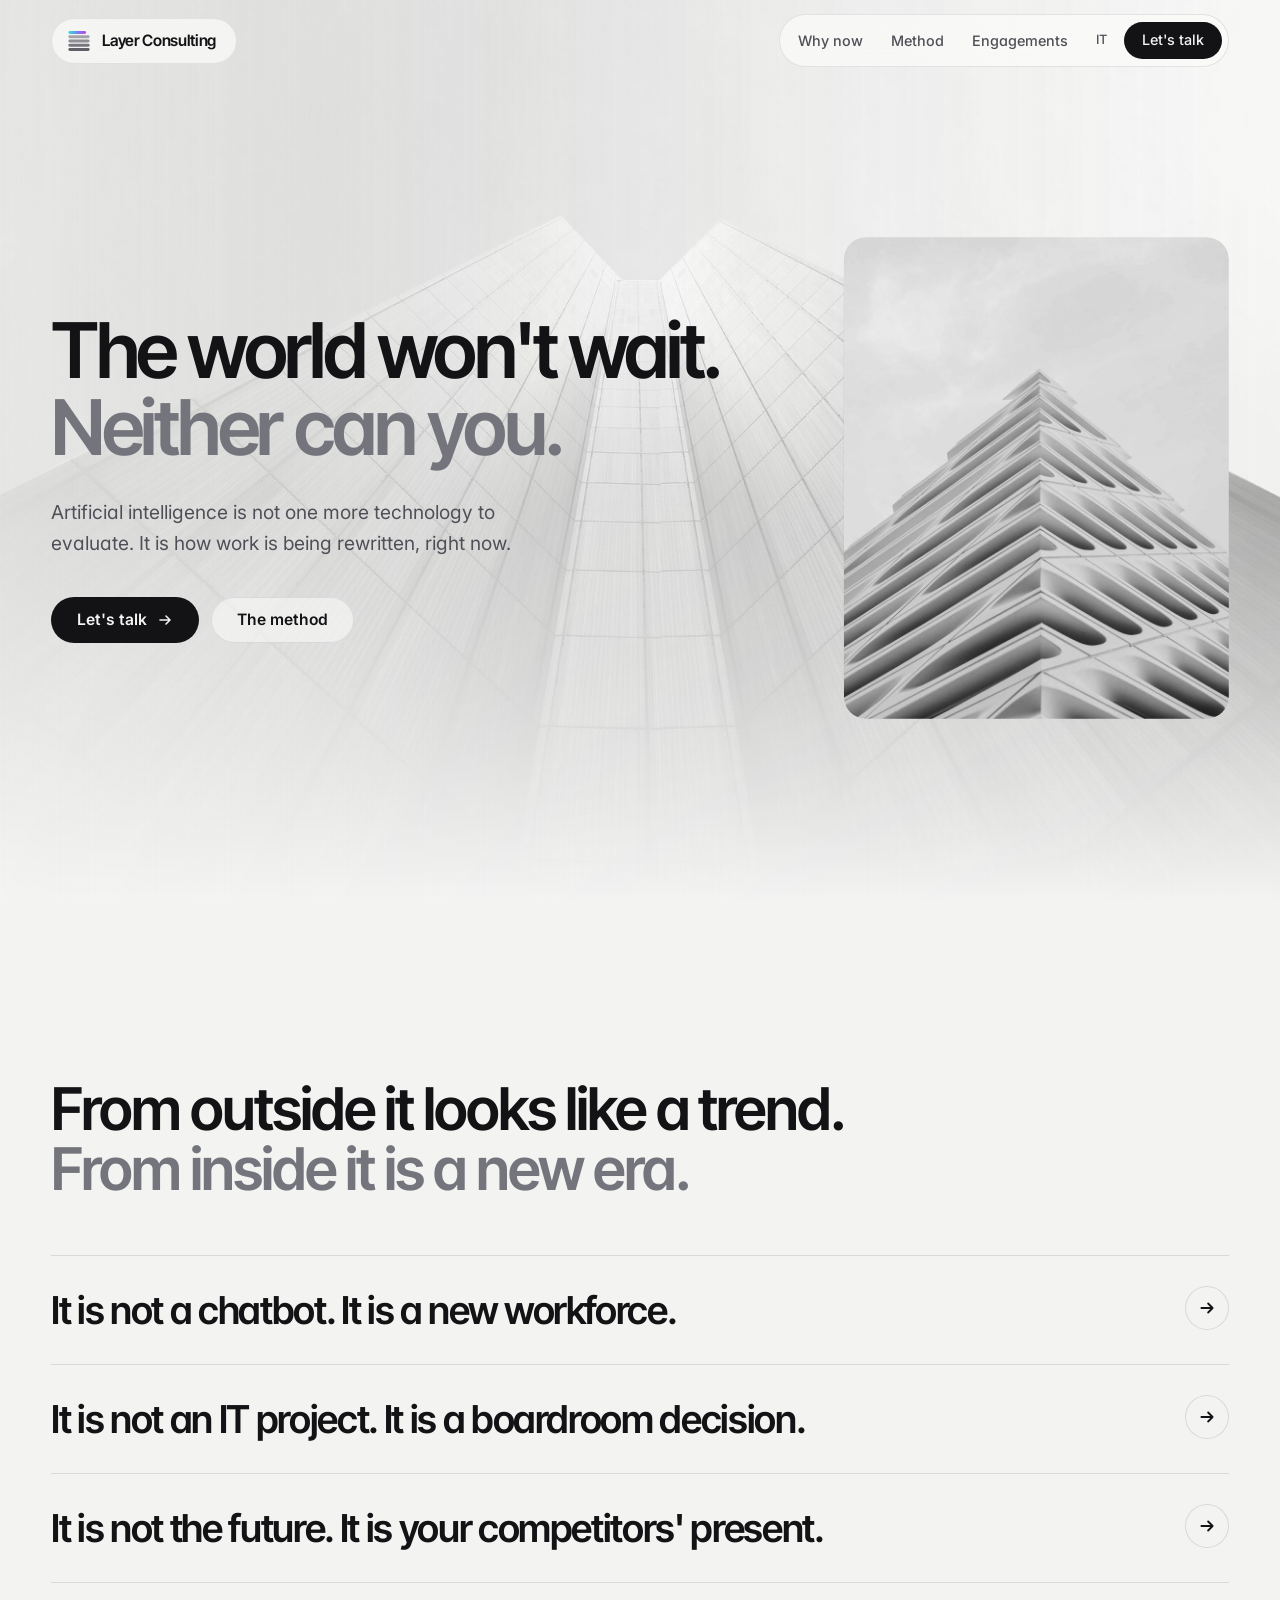
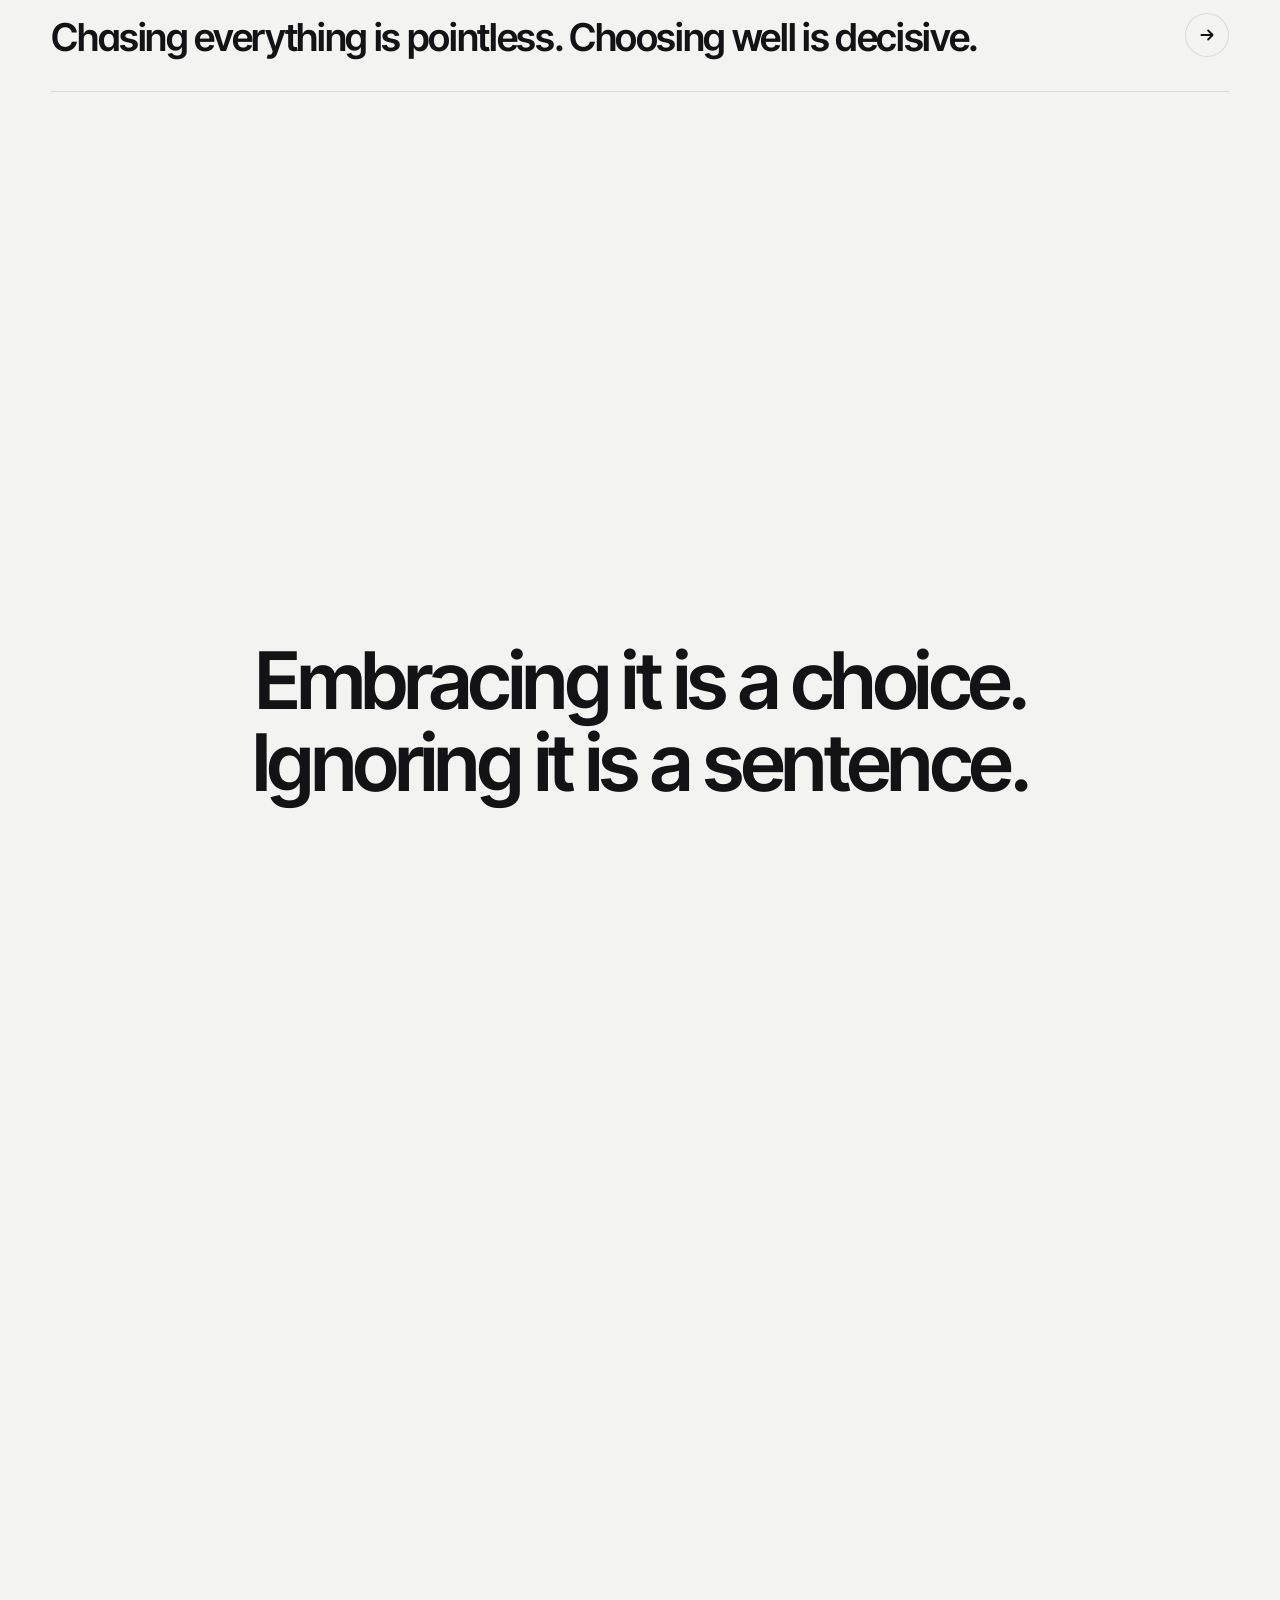
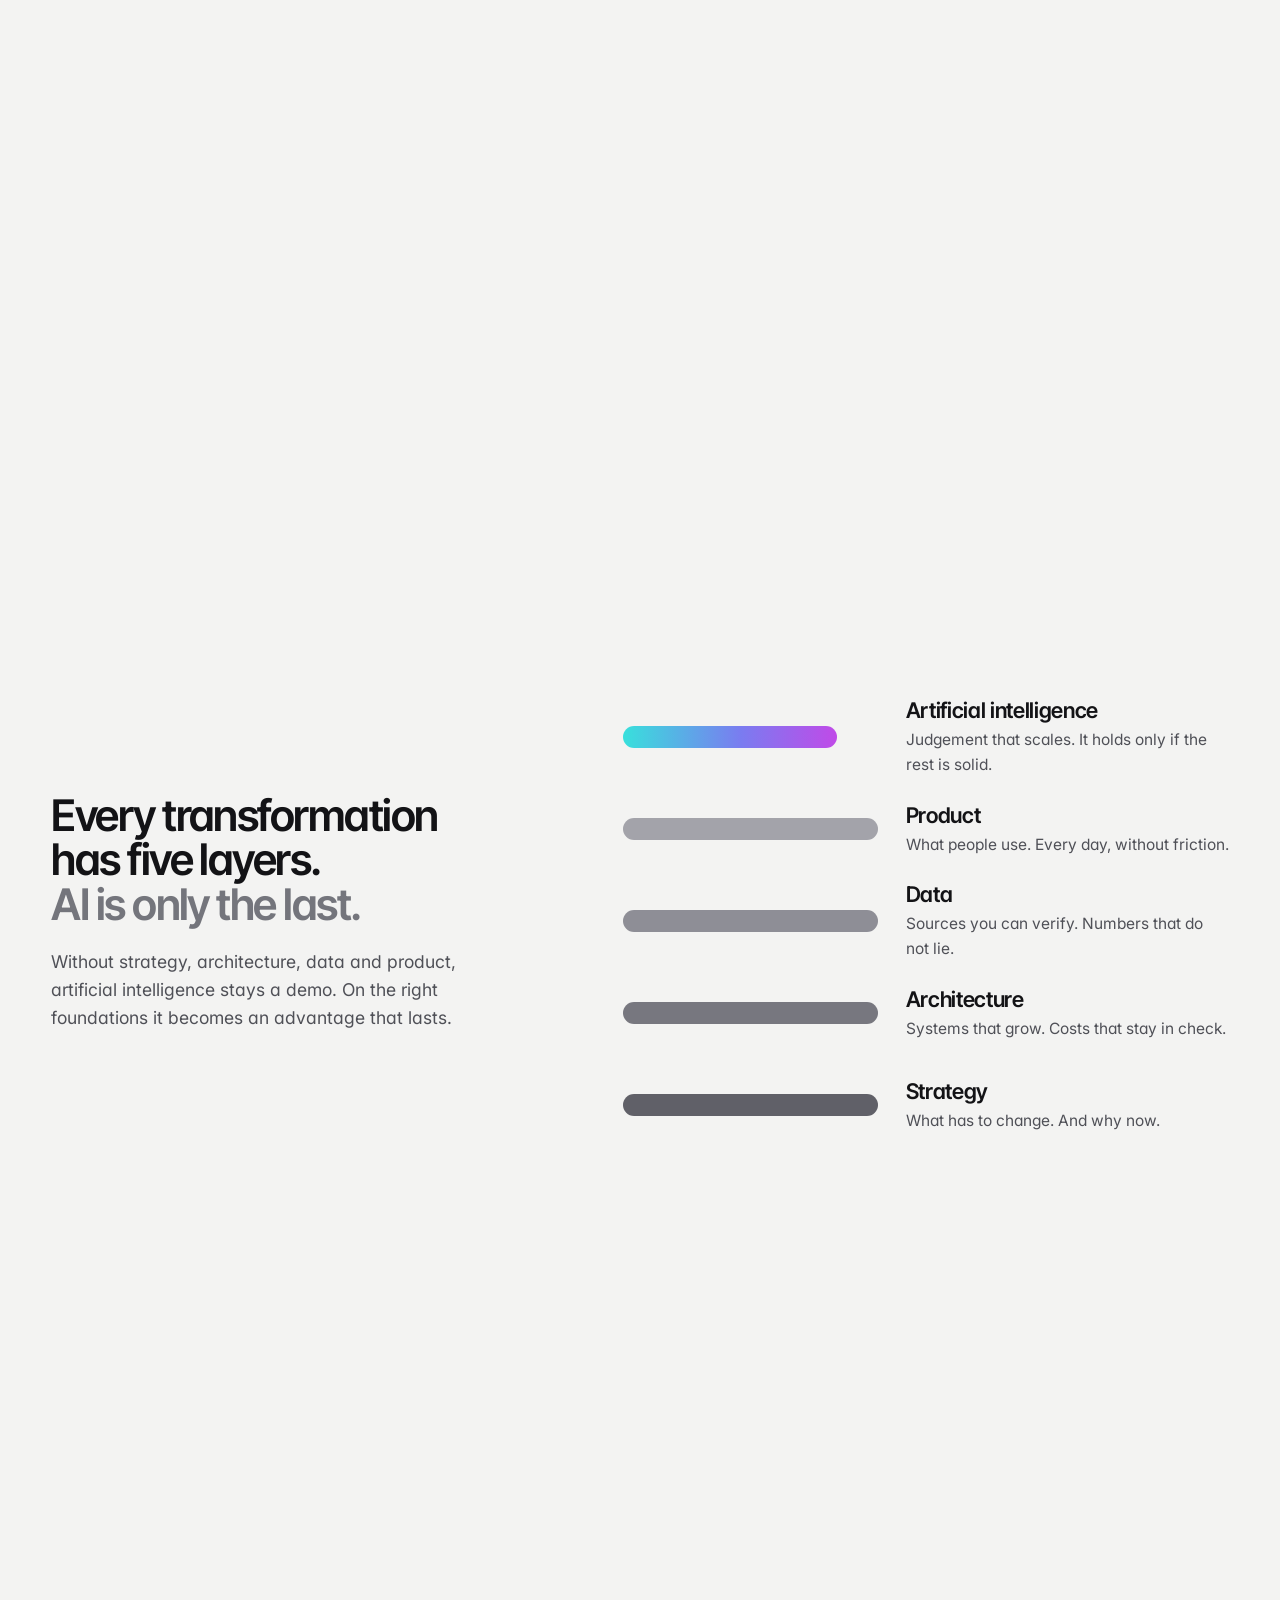
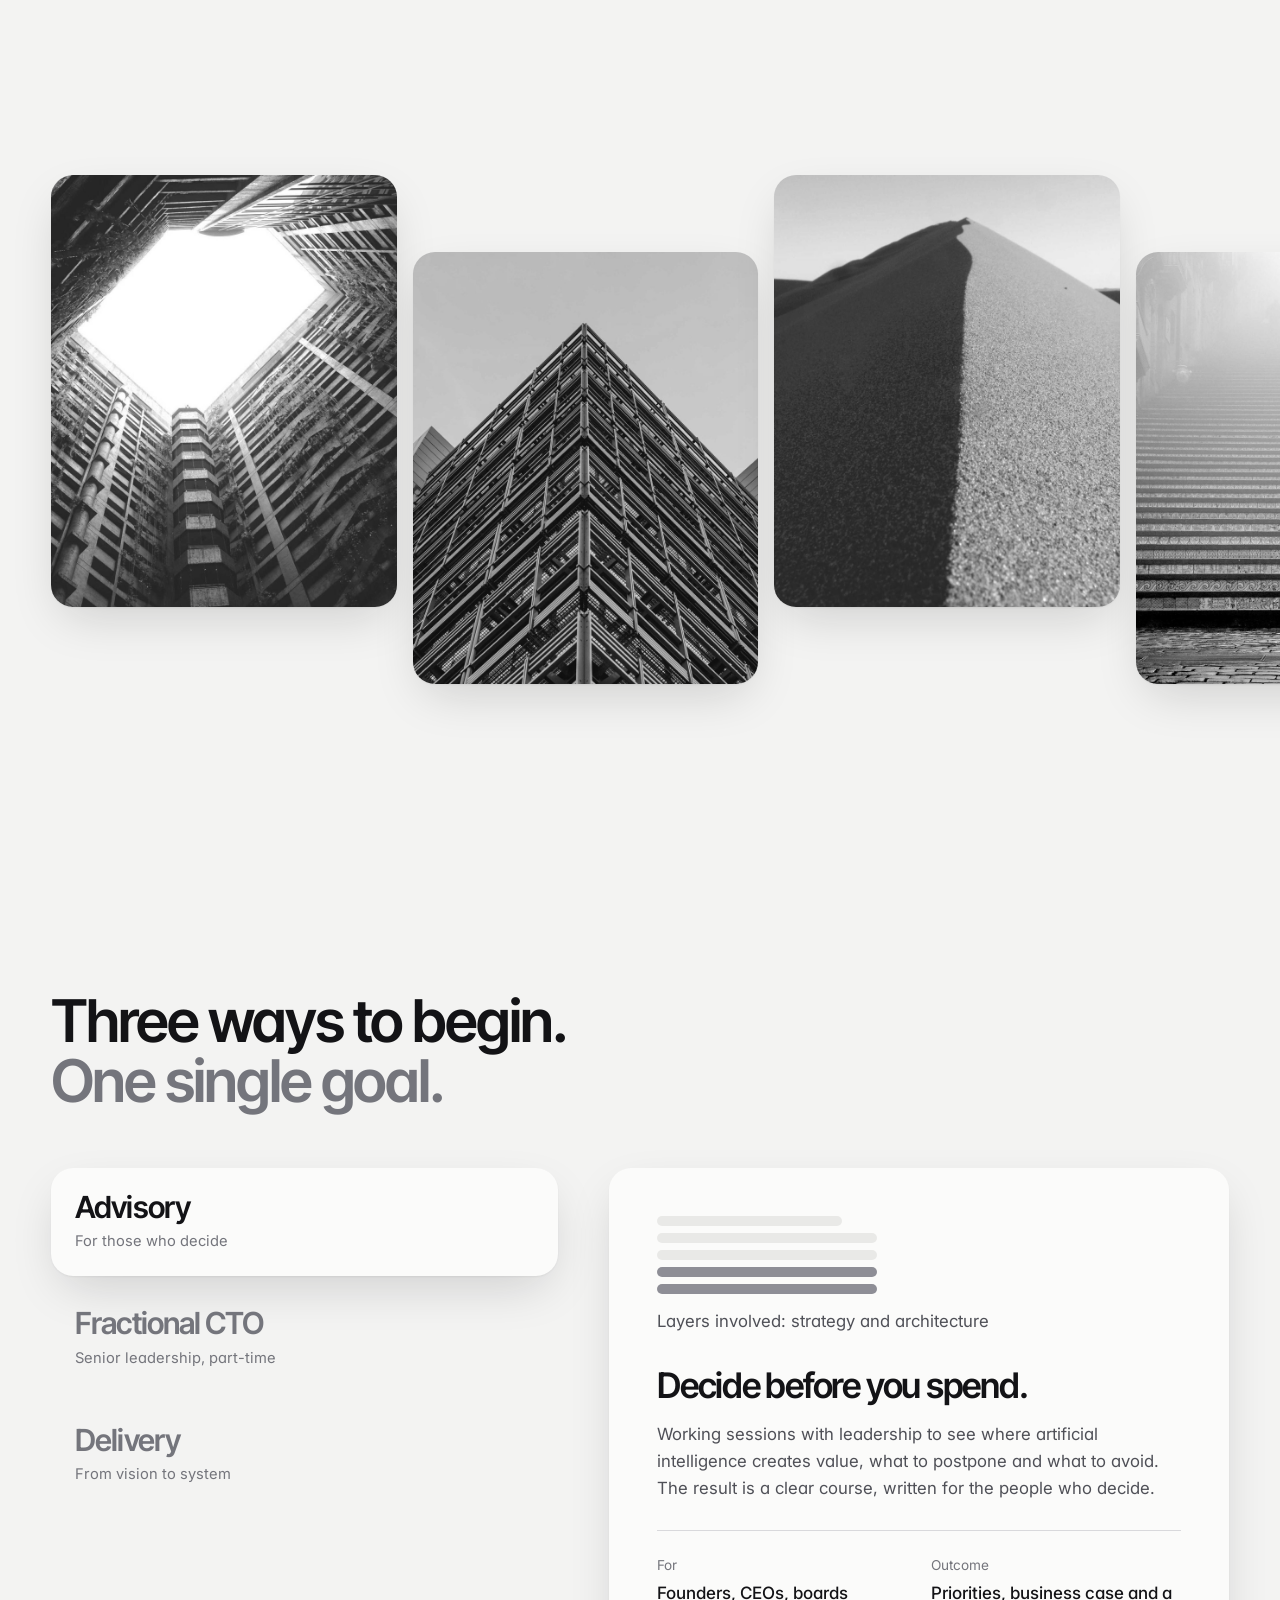
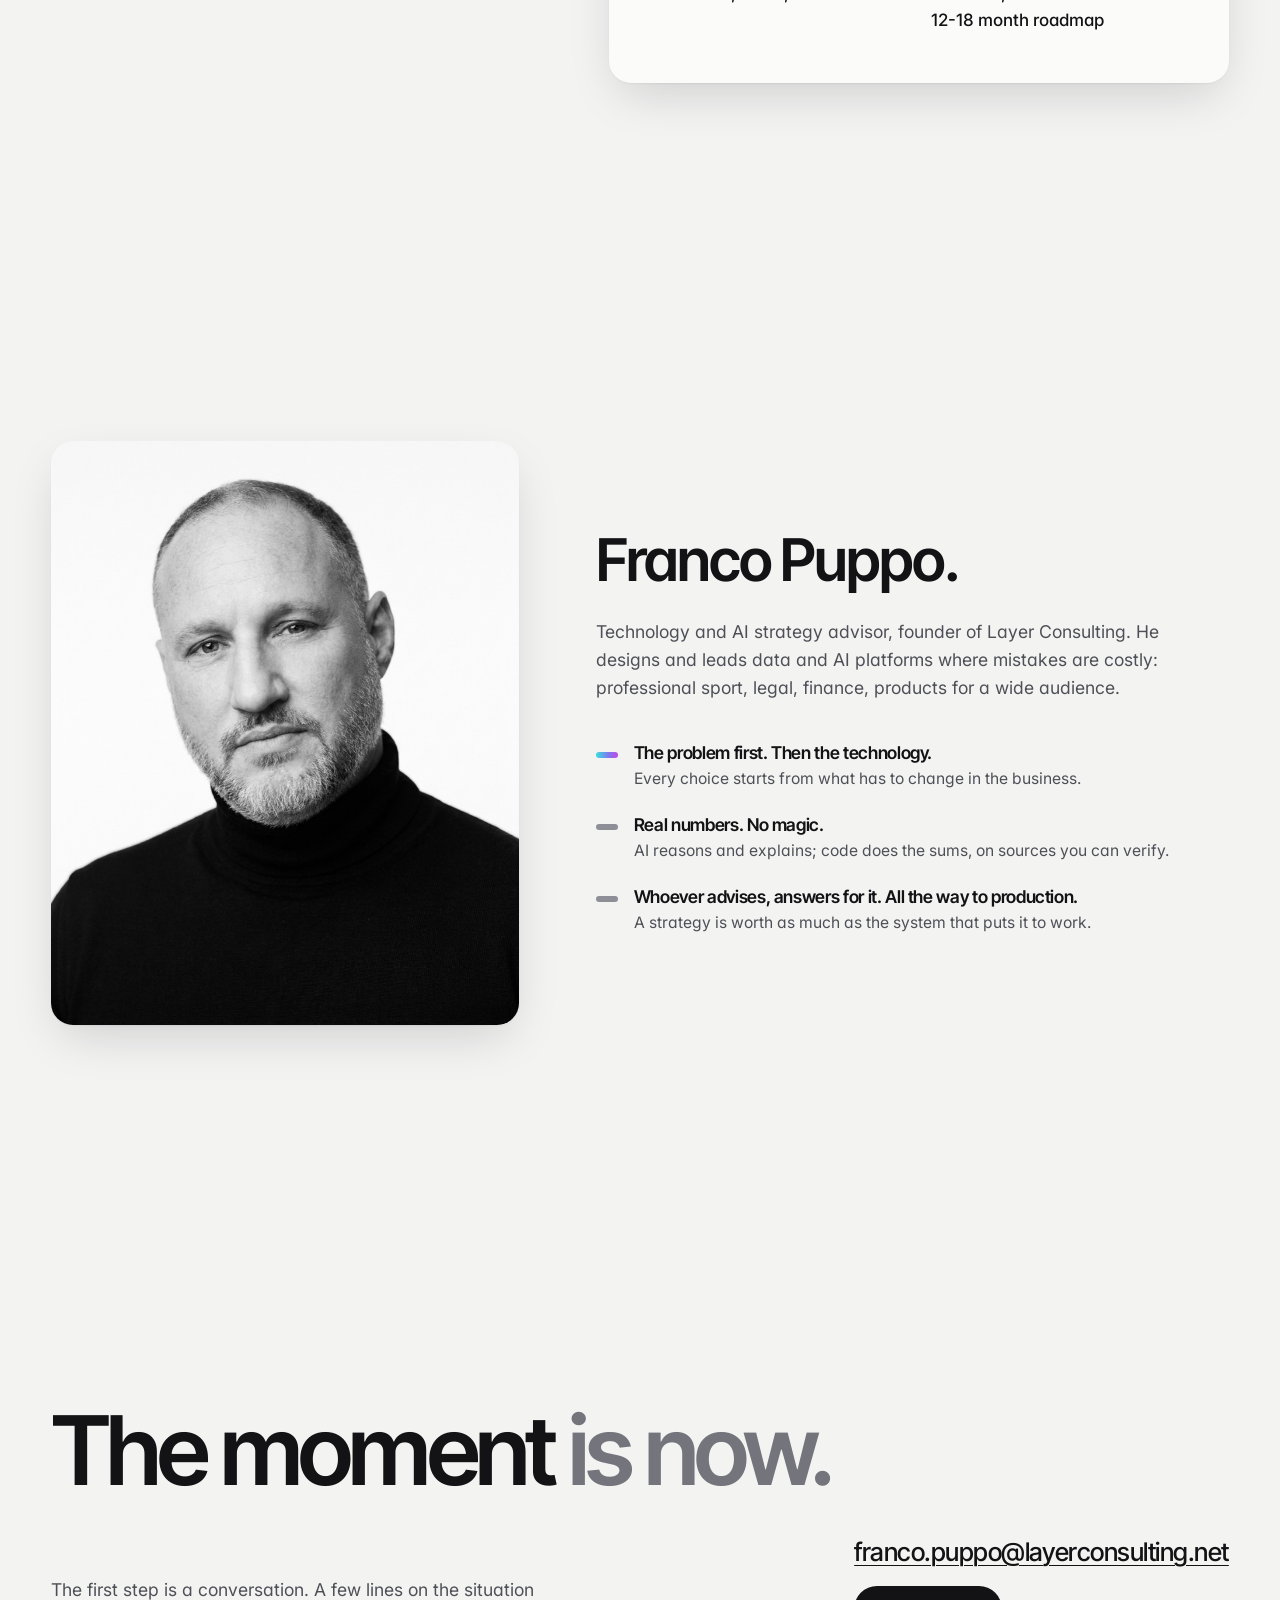
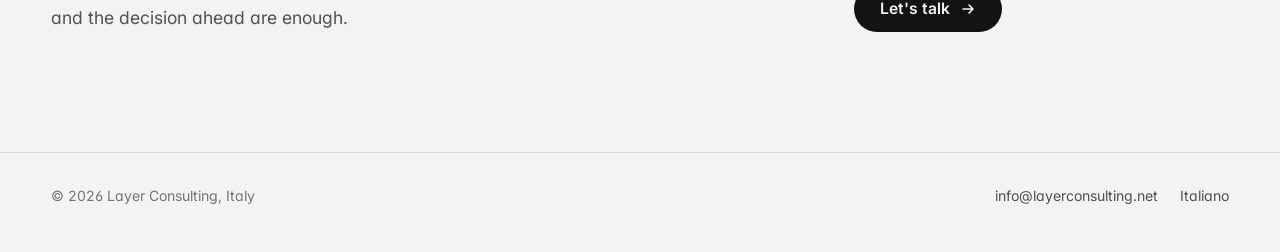
==== commit 81de1436: "feat: translucent full-bleed image behind the hero A grayscale glass facade sits behind the first se" ====
--- a/en/index.html
+++ b/en/index.html
@@ -22,7 +22,7 @@
 <link rel="preconnect" href="https://fonts.googleapis.com">
 <link rel="preconnect" href="https://fonts.gstatic.com" crossorigin>
 <link rel="stylesheet" href="https://fonts.googleapis.com/css2?family=Inter+Tight:wght@500;600&family=Inter:wght@400;500;600&display=swap">
-<link rel="preload" as="image" href="../assets/img/strata.jpg">
+<link rel="preload" as="image" href="../assets/img/hero-bg.jpg">
 <link rel="stylesheet" href="../assets/site.css">
 <script type="application/ld+json">
 {"@context":"https://schema.org","@graph":[
@@ -61,6 +61,7 @@
 
 <main id="main">
   <section class="hero" id="top">
+    <div class="hero-bg" aria-hidden="true"><img src="../assets/img/hero-bg.jpg" width="1800" height="1125" alt="" fetchpriority="high"></div>
     <div class="wrap">
       <div>
         <h1 class="h-hero">
@@ -75,7 +76,7 @@
         </div>
       </div>
       <figure class="plate plate-hero">
-        <img src="../assets/img/strata.jpg" width="800" height="1000" alt="" fetchpriority="high">
+        <img src="../assets/img/strata.jpg" width="800" height="1000" alt="">
       </figure>
     </div>
   </section>
@@ -134,7 +135,6 @@
 
   <section class="gallery" aria-hidden="true">
     <div class="gallery-track">
-      <img src="../assets/img/facade.jpg" width="800" height="1000" alt="" loading="lazy">
       <img src="../assets/img/courtyard.jpg" width="800" height="1000" alt="" loading="lazy">
       <img src="../assets/img/lattice.jpg" width="800" height="1000" alt="" loading="lazy">
       <img src="../assets/img/ridge.jpg" width="800" height="1000" alt="" loading="lazy">
--- a/assets/site.css
+++ b/assets/site.css
@@ -77,12 +77,19 @@
 .btn:active { transform: scale(.97); }
 .btn-ink { background: var(--ink); color: var(--paper); }
 .btn-ink:hover { box-shadow: 0 14px 34px -10px color-mix(in oklab, var(--ink) 55%, transparent); }
-.btn-line { color: var(--ink); box-shadow: inset 0 0 0 1px var(--line); }
+.btn-line { color: var(--ink); box-shadow: inset 0 0 0 1px var(--line); background: color-mix(in oklab, var(--sheet) 55%, transparent); backdrop-filter: blur(10px); -webkit-backdrop-filter: blur(10px); }
 .btn-line:hover { box-shadow: inset 0 0 0 1px var(--ink); }
 .nav .btn { padding: 11px 18px; font-size: .9rem; }
 
 /* ---------- hero ---------- */
 .hero { min-height: 100dvh; display: grid; align-items: center; padding: 112px 0 56px; }
+.hero { position: relative; isolation: isolate; overflow: clip; }
+.hero-bg { position: absolute; inset: 0; z-index: -1; pointer-events: none; }
+.hero-bg img { width: 100%; height: 100%; object-fit: cover; object-position: 50% 30%; filter: grayscale(1) contrast(1.15); opacity: .34; mix-blend-mode: multiply;
+  -webkit-mask-image: linear-gradient(180deg, #000 0%, #000 55%, transparent 100%); mask-image: linear-gradient(180deg, #000 0%, #000 55%, transparent 100%); }
+.hero-bg::after { content: ""; position: absolute; inset: 0; background: linear-gradient(90deg, color-mix(in oklab, var(--paper) 70%, transparent) 0%, color-mix(in oklab, var(--paper) 30%, transparent) 45%, transparent 100%); }
+:root[data-theme="dark"] .hero-bg img { opacity: .26; mix-blend-mode: normal; }
+@media (prefers-color-scheme: dark) { :root:not([data-theme="light"]) .hero-bg img { opacity: .26; mix-blend-mode: normal; } }
 .hero .wrap { display: grid; grid-template-columns: minmax(0, 1.3fr) minmax(0, .7fr); gap: clamp(32px, 6vw, 96px); align-items: center; }
 .h-hero { font-size: clamp(2.5rem, 6vw, 5.8rem); line-height: 1; letter-spacing: -0.045em; }
 @media (min-width: 861px) { .h-hero .ln { white-space: nowrap; } }
@@ -239,6 +246,8 @@
   .plate-hero { animation: uncover 1.5s var(--ease) .25s both; }
   .plate-hero img { animation: settle 2.2s var(--ease) .25s both; }
   .nav-pill { animation: drop .9s var(--ease) .1s both; }
+  .hero-bg img { animation: bgIn 2.6s var(--ease) both; }
+  @keyframes bgIn { from { scale: 1.16; opacity: 0; } }
   @keyframes rise { from { opacity: 0; transform: translateY(.45em); filter: blur(10px); } }
   @keyframes uncover { from { clip-path: inset(100% 0 0 0 round var(--r)); } to { clip-path: inset(0 0 0 0 round var(--r)); } }
   @keyframes settle { from { transform: scale(1.18); } }
@@ -274,6 +283,9 @@
     .manifesto .wd { animation: word linear both; animation-timeline: --quote; animation-range: contain calc(var(--i) * var(--step)) contain calc(var(--i) * var(--step) + 12%); }
     @keyframes word { from { opacity: .14; } }
 
+    .hero-bg { animation: bgOut linear both; animation-timeline: scroll(root); animation-range: 0 100vh; }
+    @keyframes bgOut { to { translate: 0 22vh; opacity: .2; } }
+
     /* abstract plates pan sideways while the strip crosses the viewport */
     .gallery { overflow: clip; }
     .gallery-track { animation: pan linear both; animation-timeline: view(); animation-range: cover; }
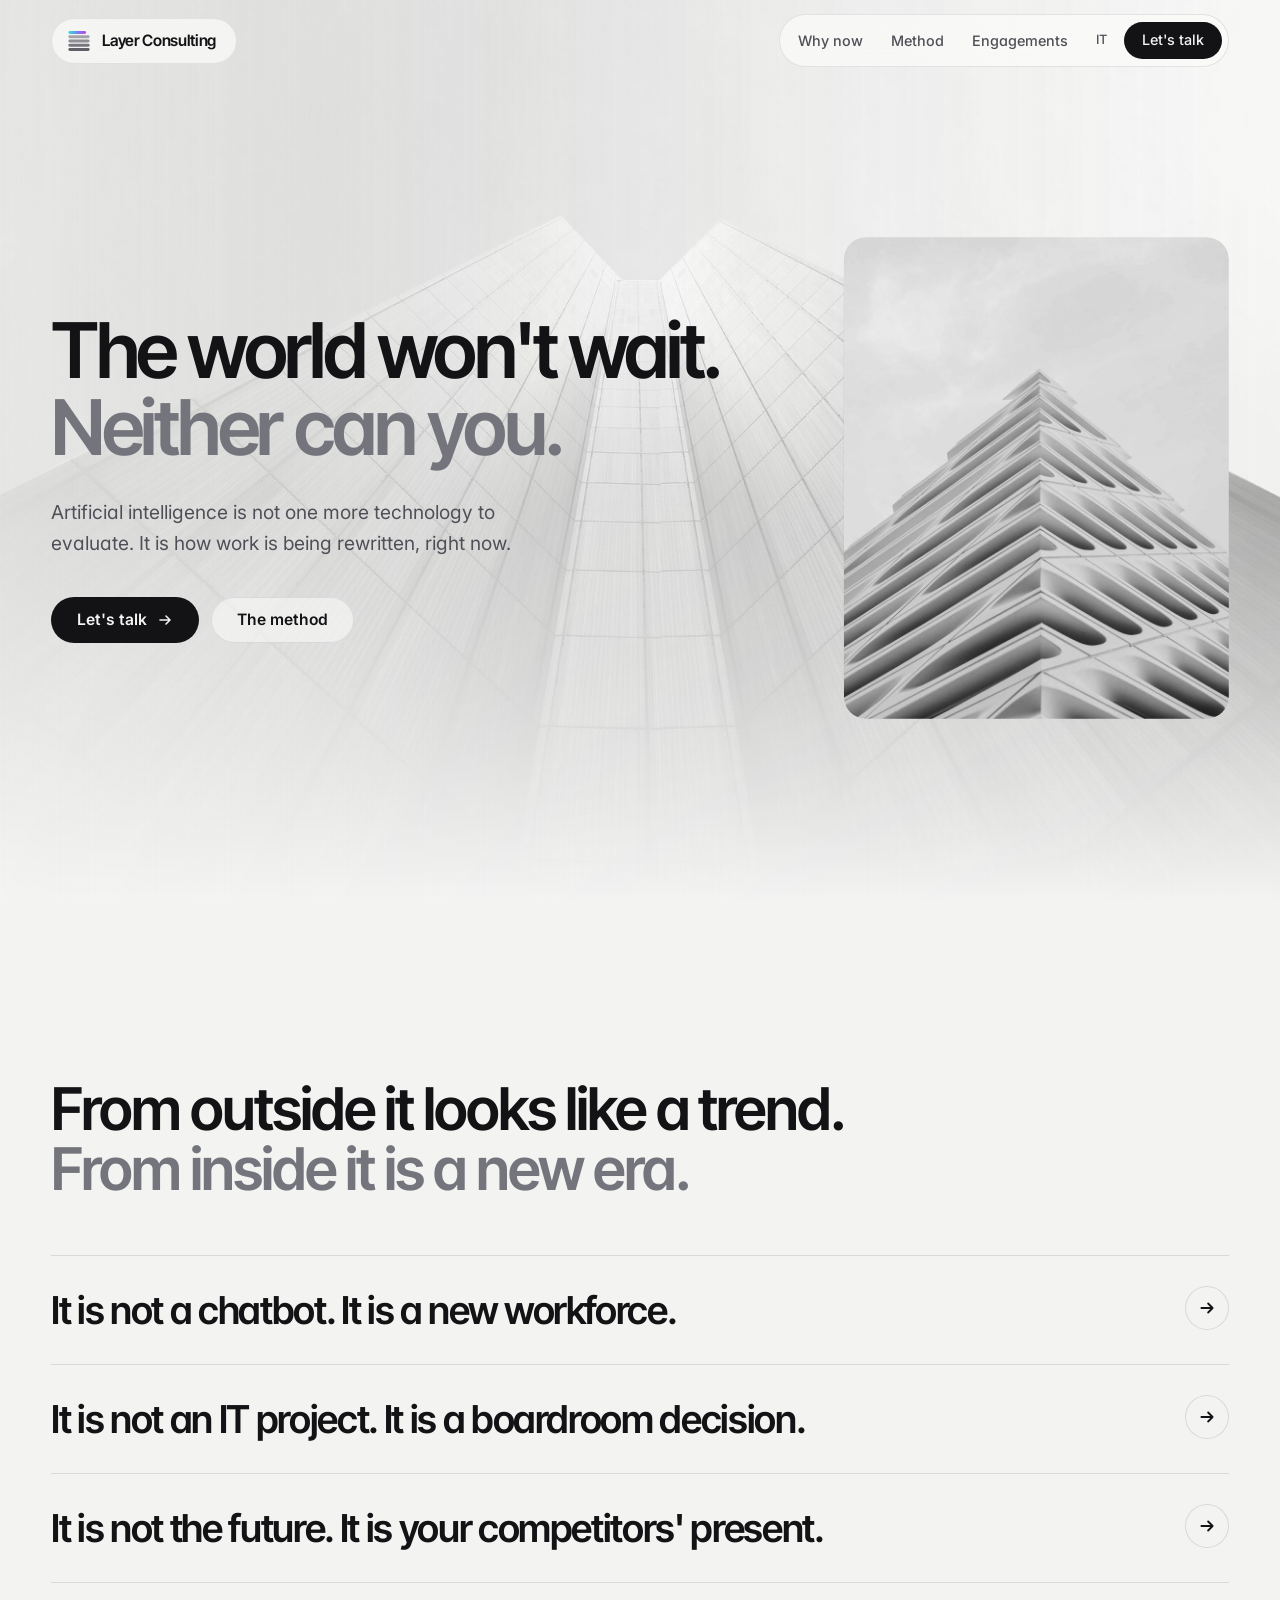
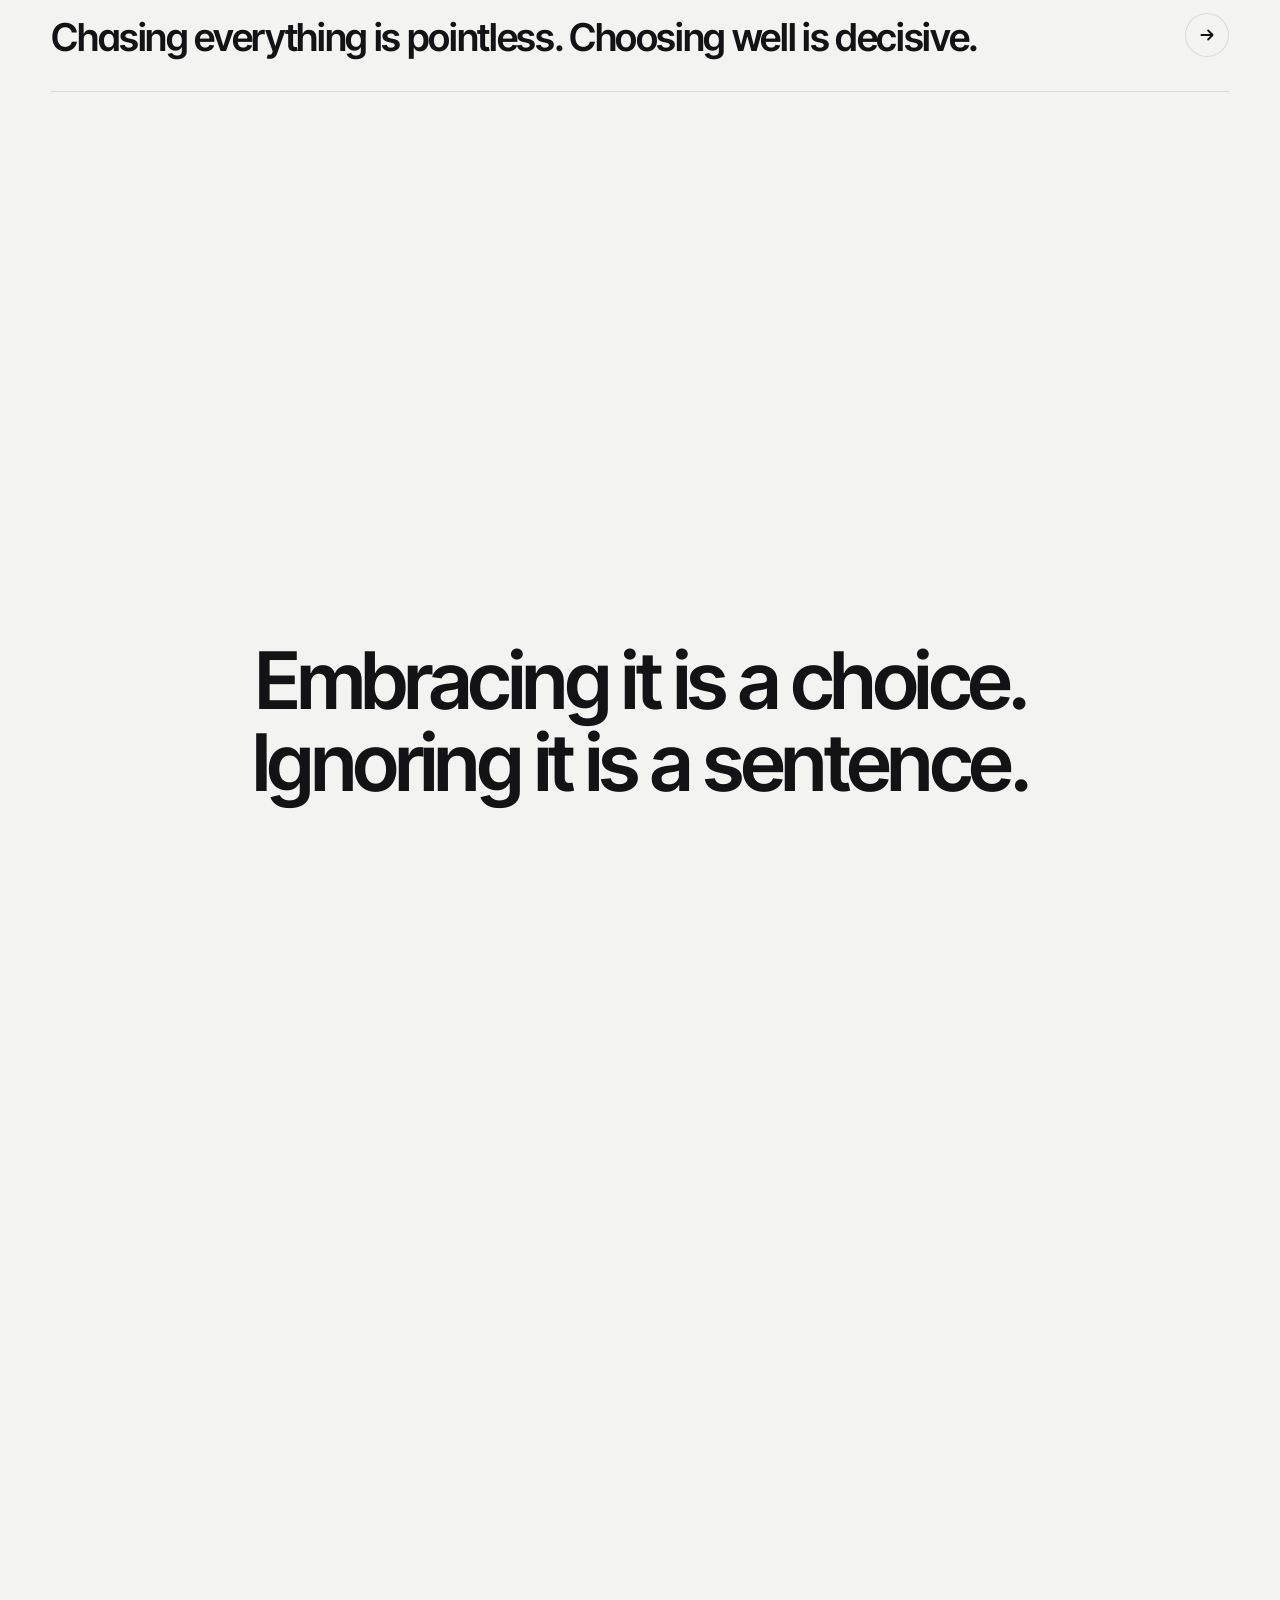
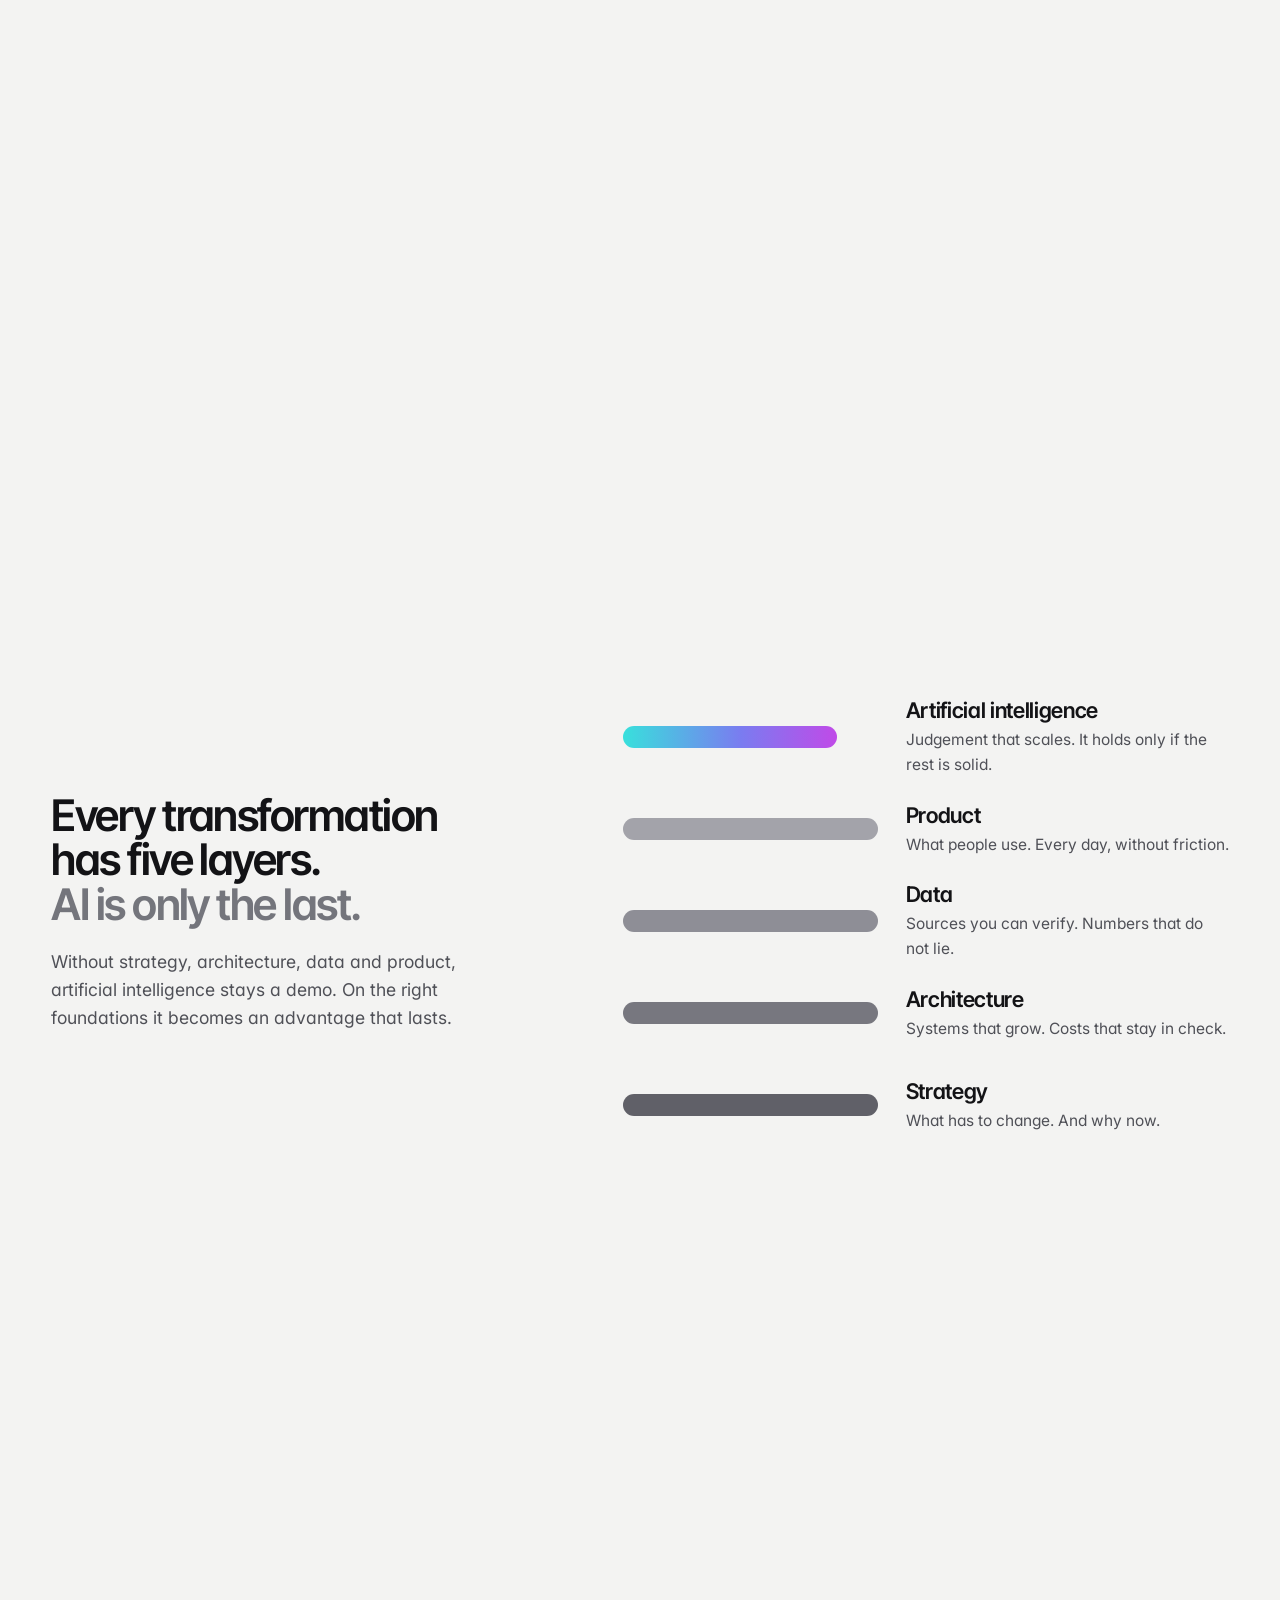
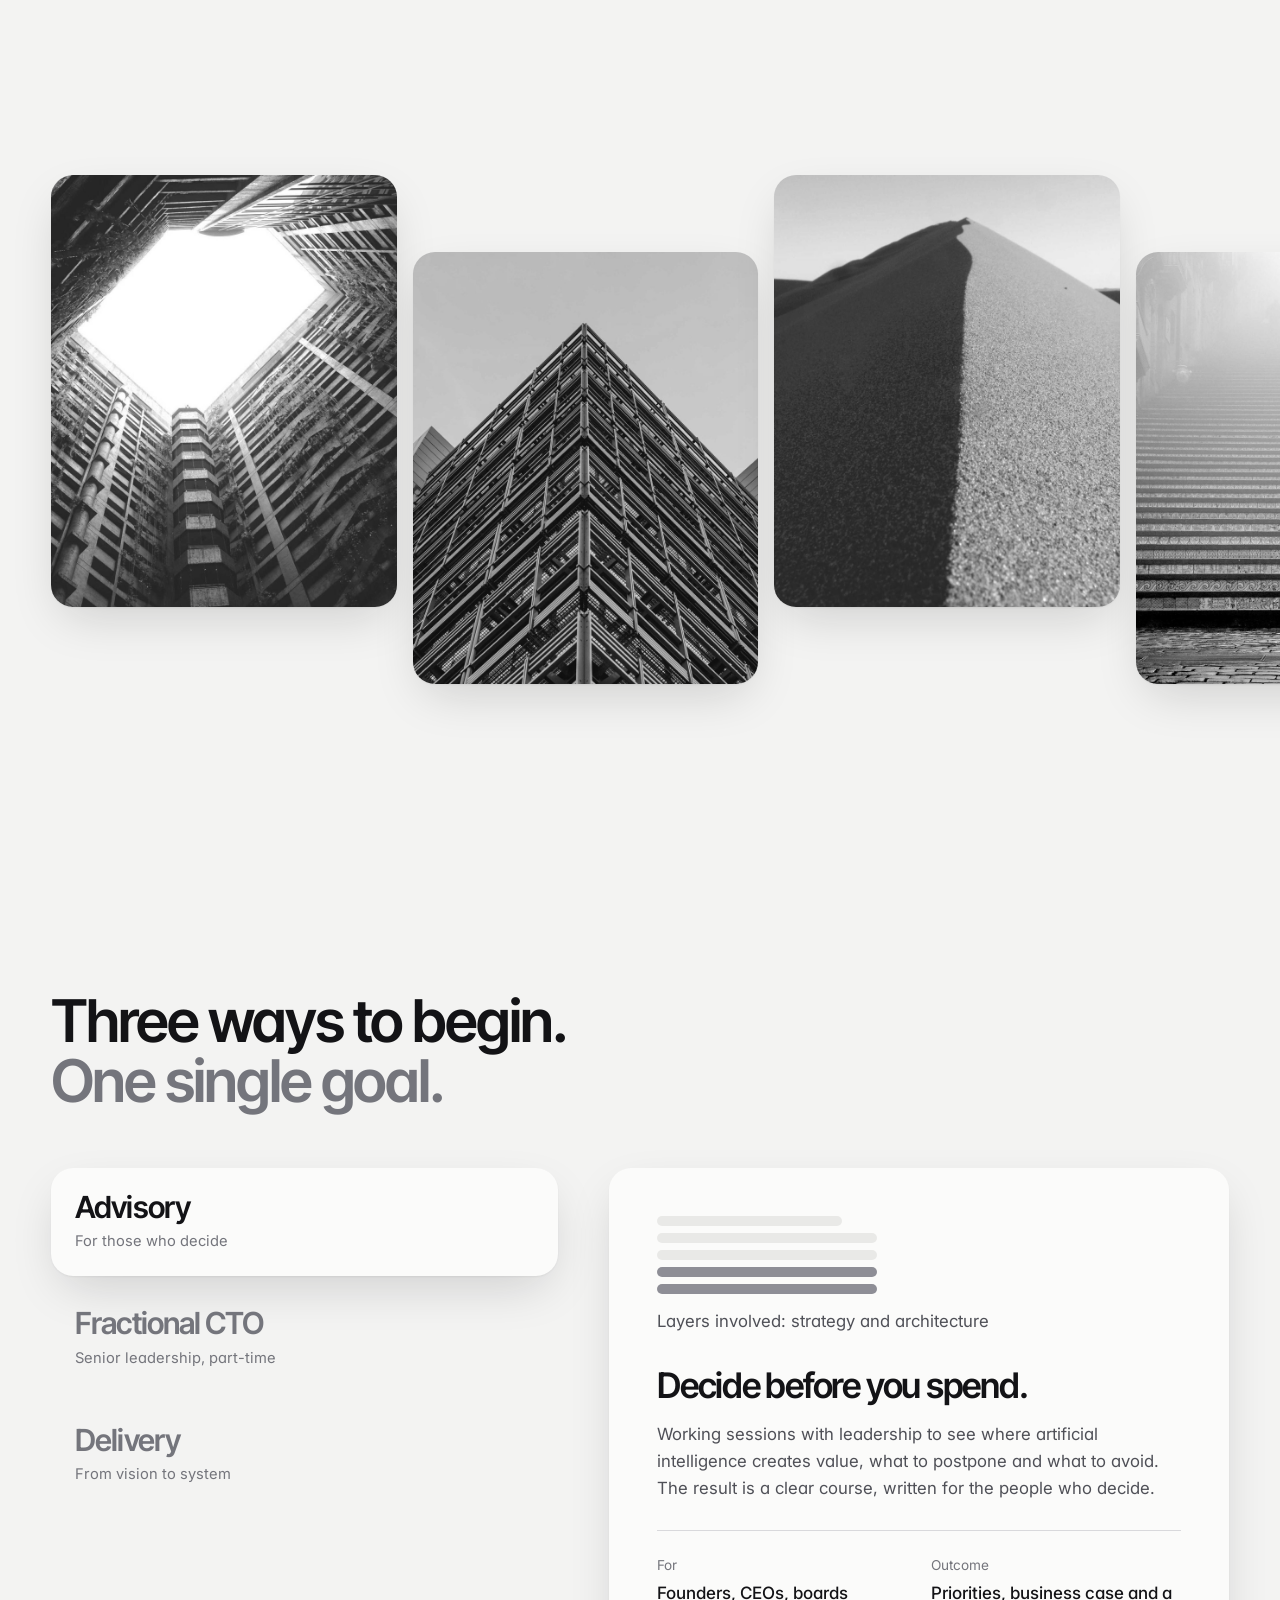
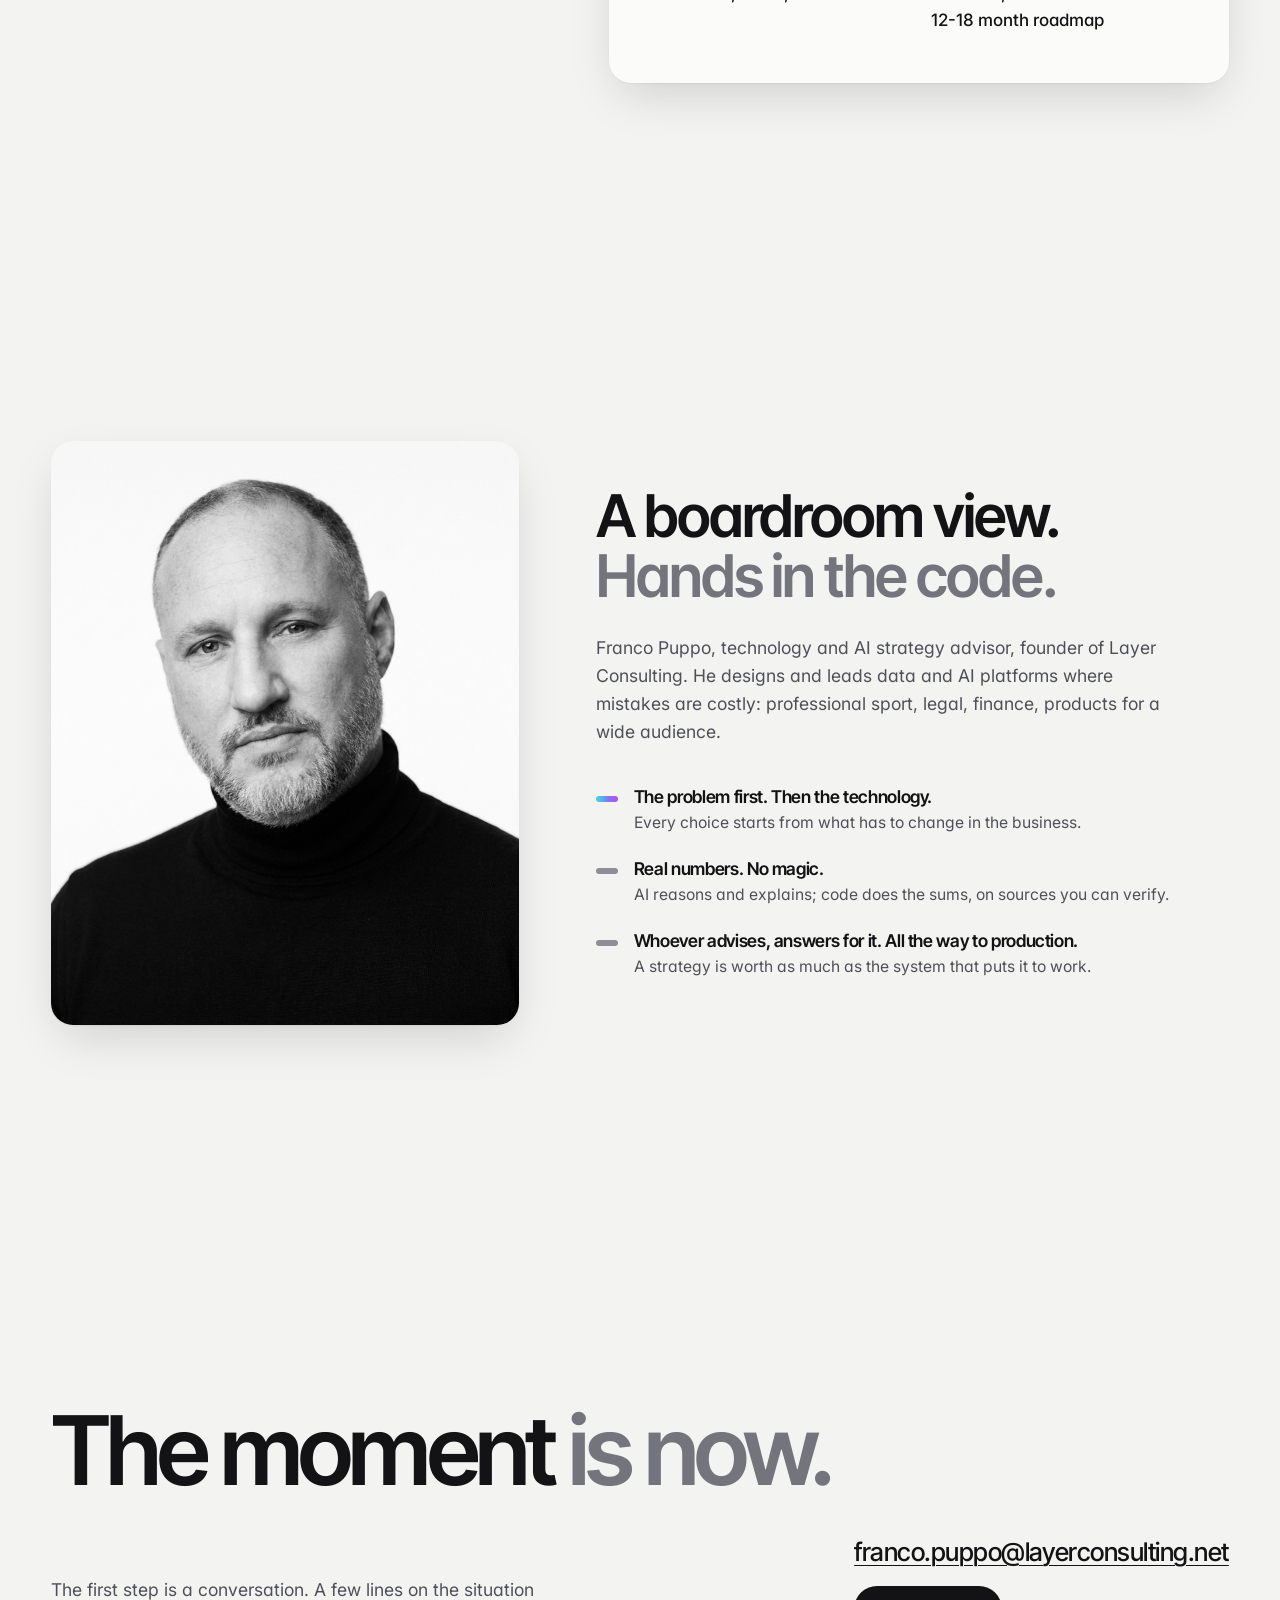
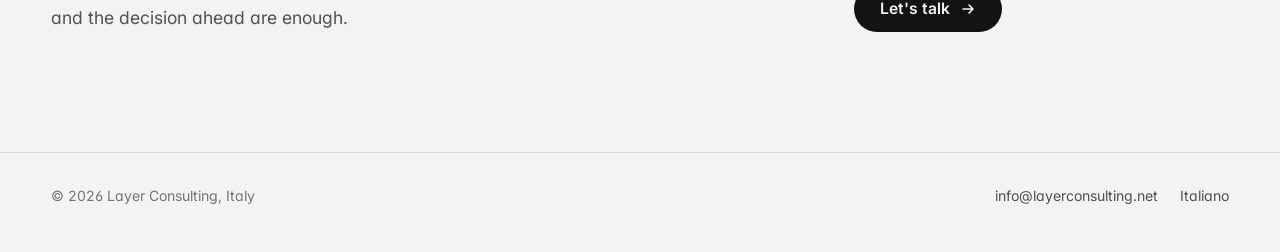
==== commit 099178e3: "feat: about heading becomes a couplet instead of the name "Lo sguardo del board. Le mani nel codice." ====
--- a/en/index.html
+++ b/en/index.html
@@ -187,8 +187,8 @@
         <img src="../assets/img/franco-puppo.jpg" width="805" height="1000" alt="Portrait of Franco Puppo" loading="lazy">
       </figure>
       <div class="about-copy">
-        <h2 id="about-t" class="reveal">Franco Puppo.</h2>
-        <p class="reveal">Technology and AI strategy advisor, founder of Layer Consulting. He designs and leads data and AI platforms where mistakes are costly: professional sport, legal, finance, products for a wide audience.</p>
+        <h2 id="about-t" class="reveal">A boardroom view. <span class="dim">Hands in the code.</span></h2>
+        <p class="reveal">Franco Puppo, technology and AI strategy advisor, founder of Layer Consulting. He designs and leads data and AI platforms where mistakes are costly: professional sport, legal, finance, products for a wide audience.</p>
         <ul class="rules">
           <li class="reveal" style="--d:0"><div><b>The problem first. Then the technology.</b><span>Every choice starts from what has to change in the business.</span></div></li>
           <li class="reveal" style="--d:1"><div><b>Real numbers. No magic.</b><span>AI reasons and explains; code does the sums, on sources you can verify.</span></div></li>
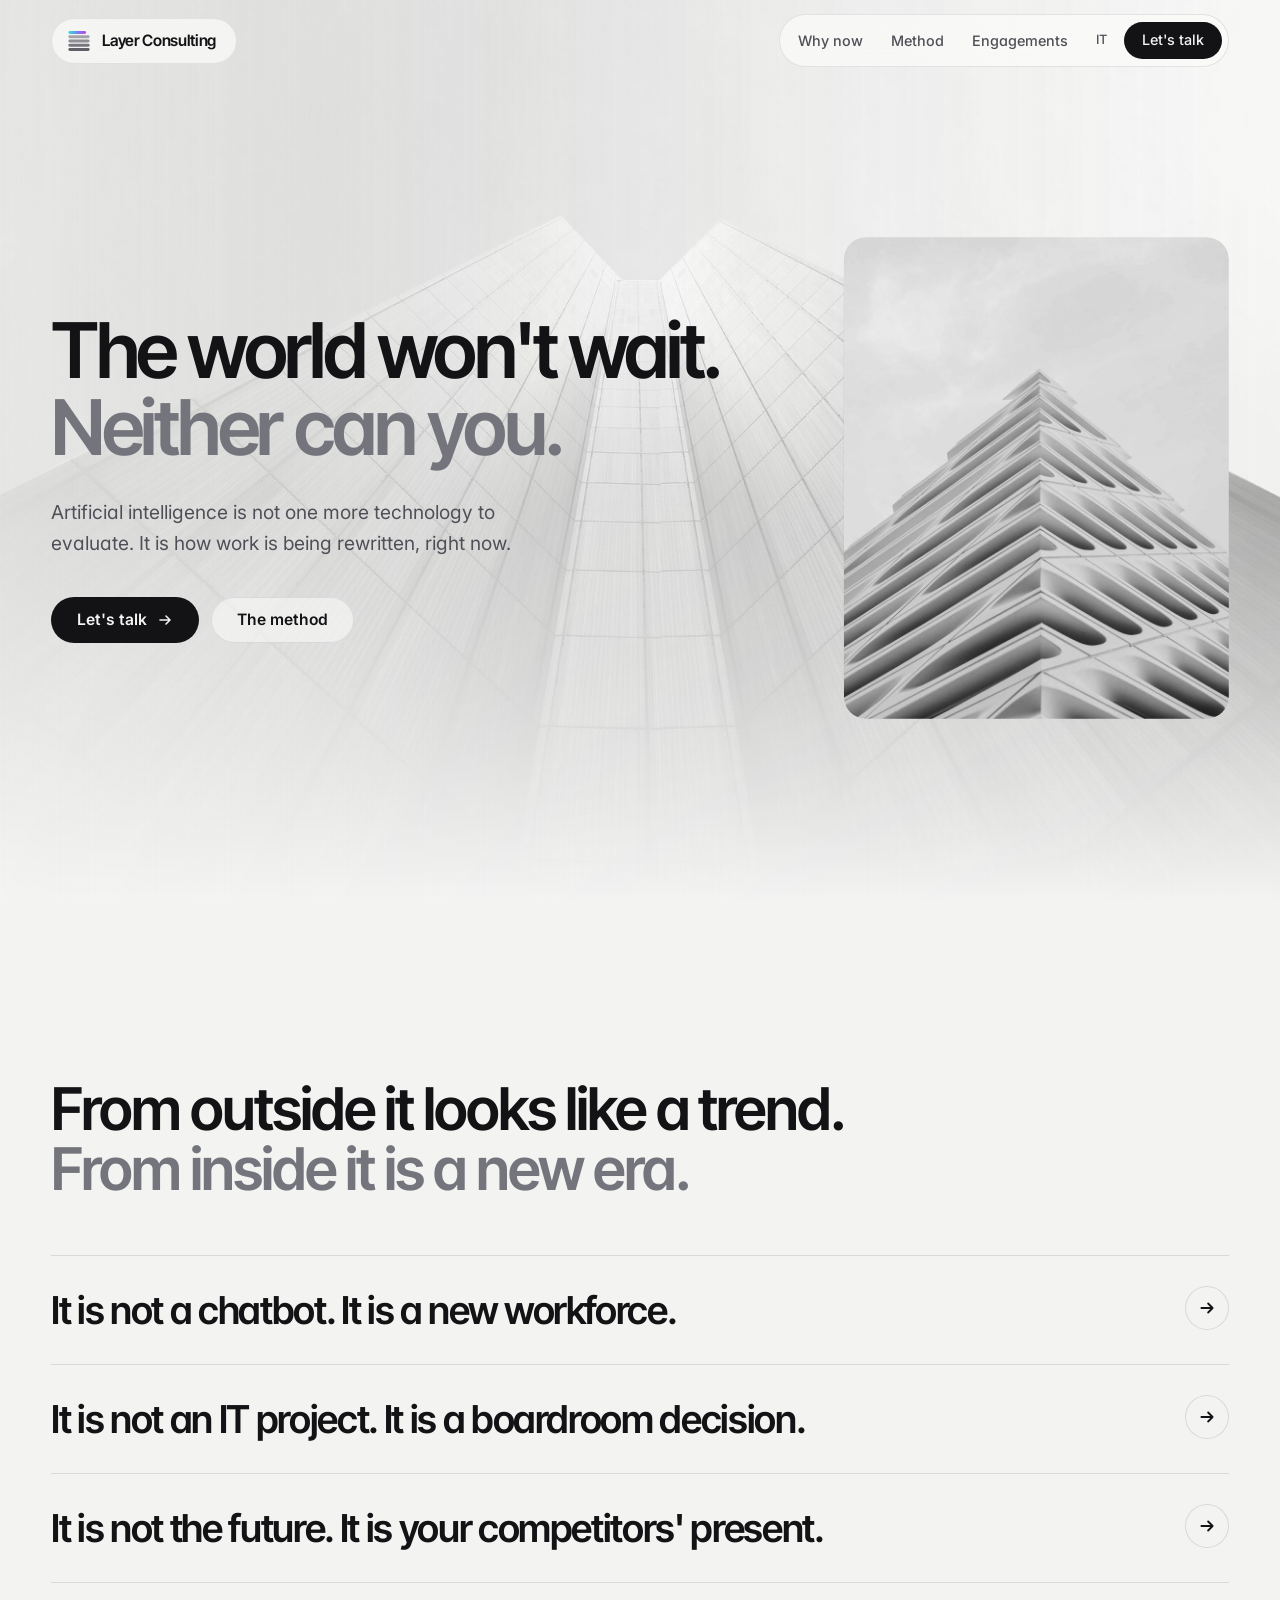
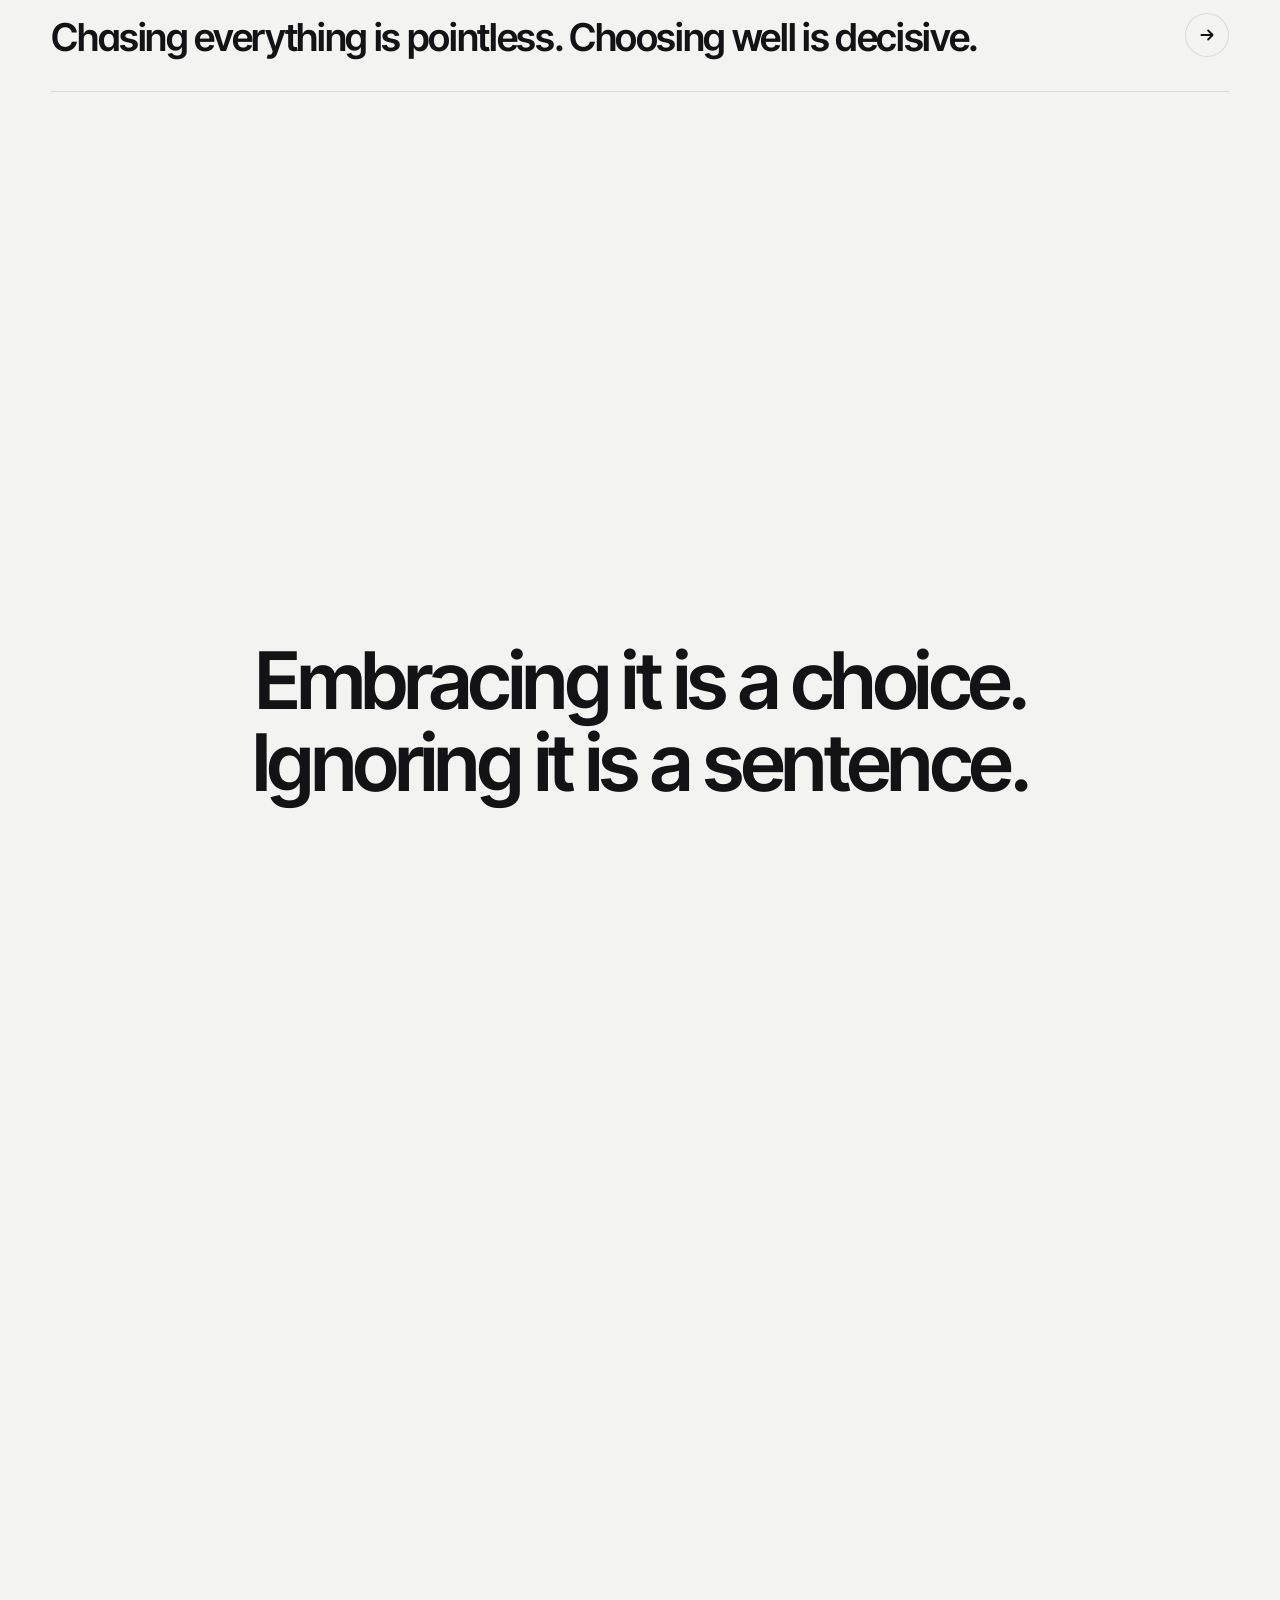
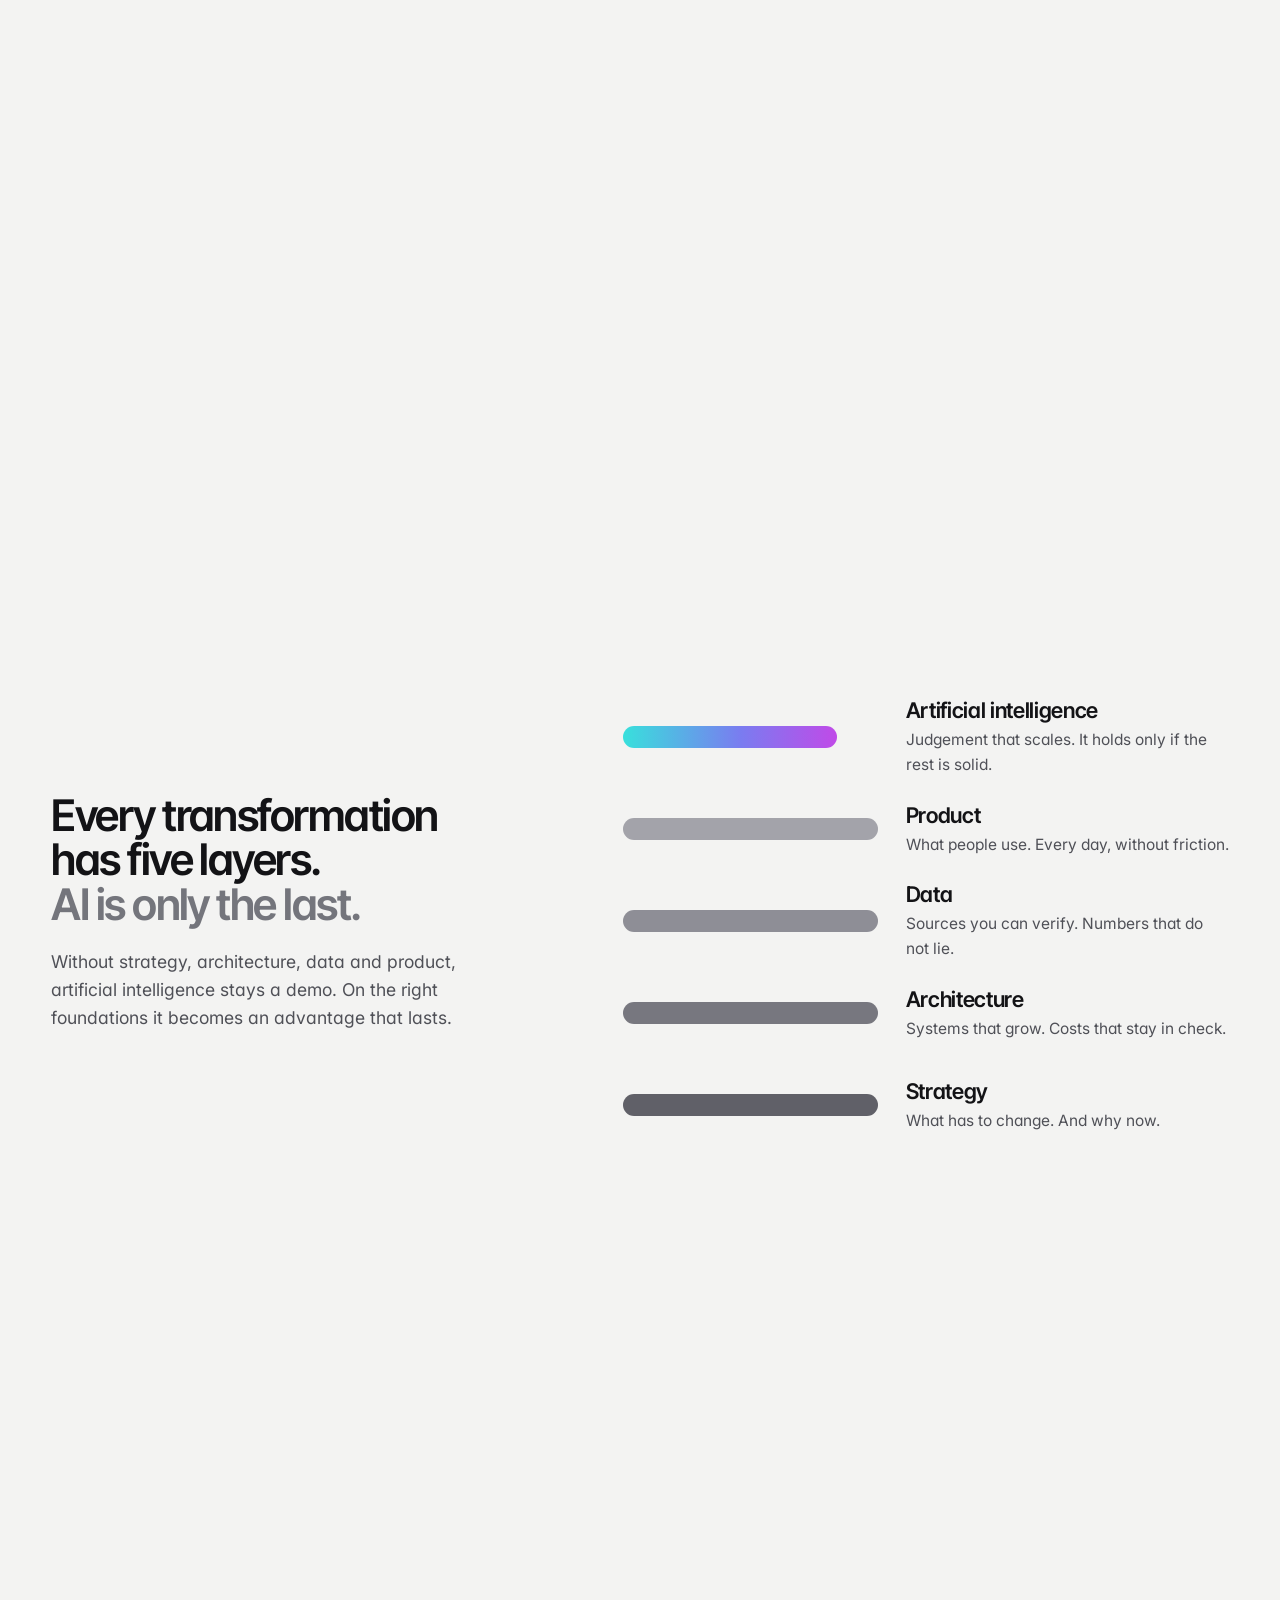
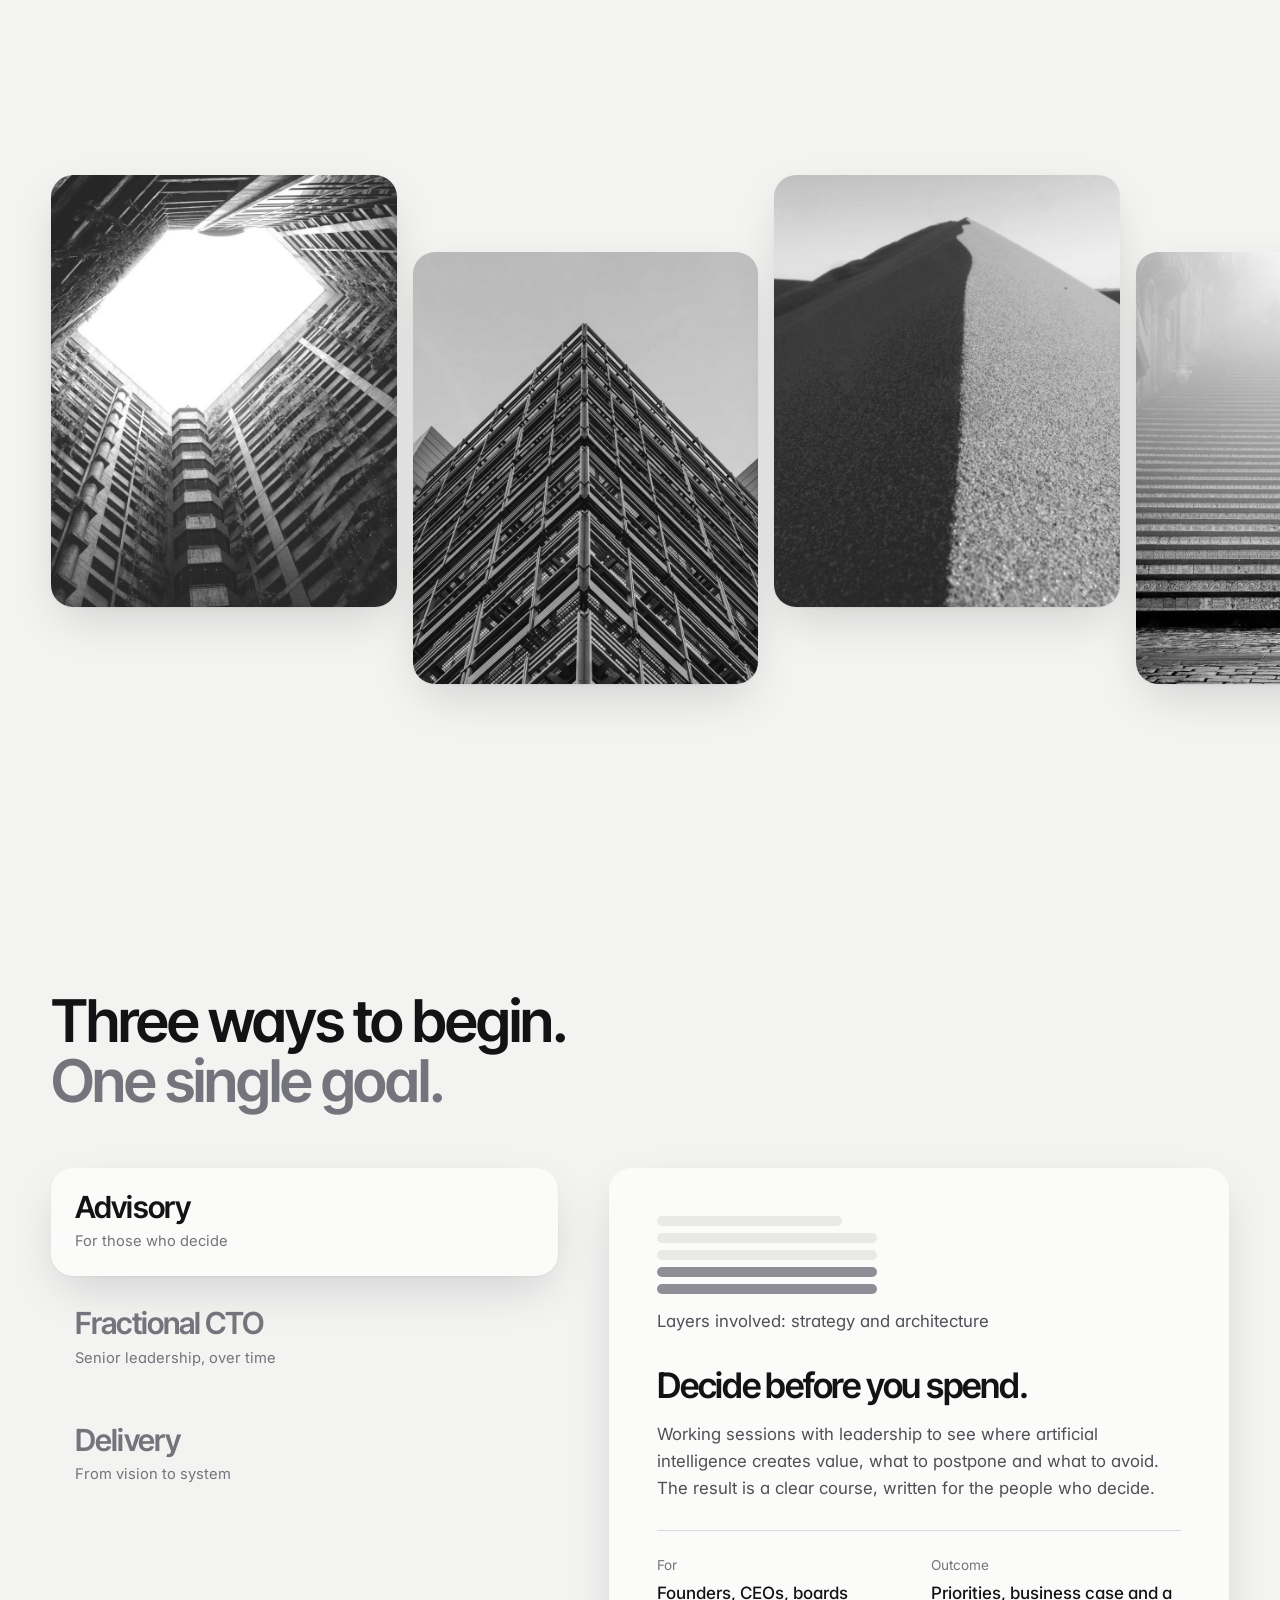
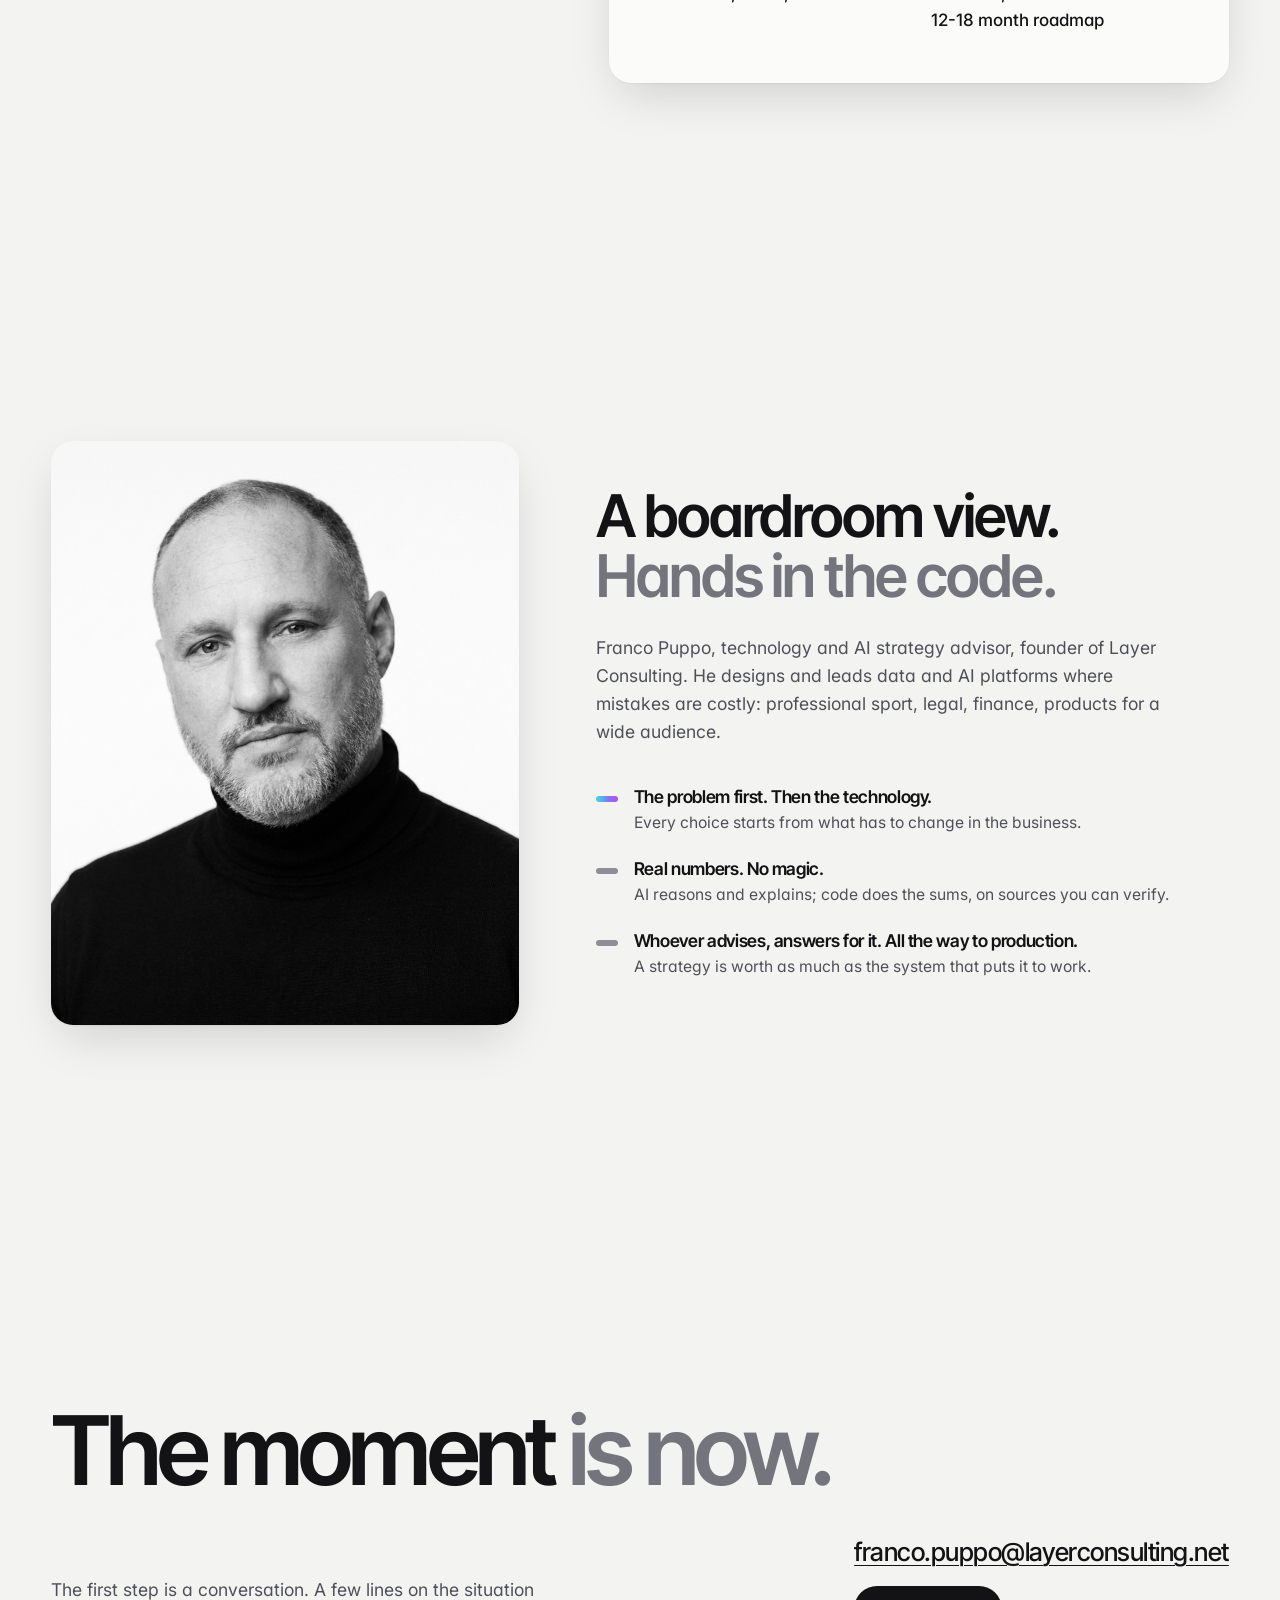
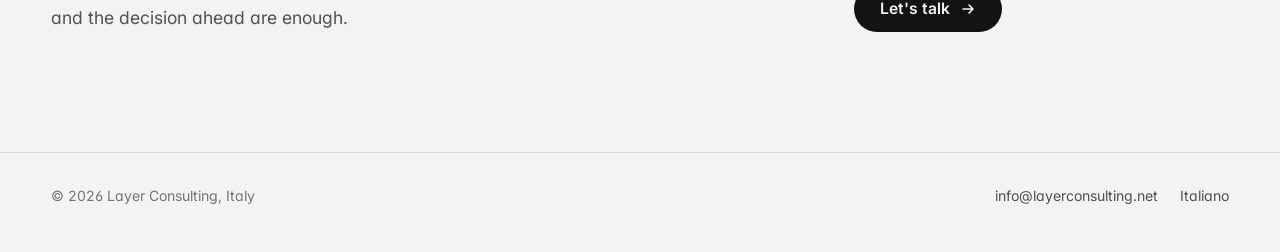
==== commit e165403e: "fix: drop the "a few days a month" phrasing from the fractional CTO copy" ====
--- a/en/index.html
+++ b/en/index.html
@@ -148,7 +148,7 @@
       <div class="formats">
         <div class="tabs" role="tablist" aria-label="Engagements">
           <button class="tab" role="tab" id="t-adv" aria-controls="p-adv"><b>Advisory</b><span>For those who decide</span></button>
-          <button class="tab" role="tab" id="t-cto" aria-controls="p-cto"><b>Fractional CTO</b><span>Senior leadership, part-time</span></button>
+          <button class="tab" role="tab" id="t-cto" aria-controls="p-cto"><b>Fractional CTO</b><span>Senior leadership, over time</span></button>
           <button class="tab" role="tab" id="t-del" aria-controls="p-del"><b>Delivery</b><span>From vision to system</span></button>
         </div>
         <div class="panels reveal">
@@ -164,7 +164,7 @@
             <div class="mini" aria-hidden="true"><i style="--k:4"></i><i class="on" style="--k:3"></i><i class="on" style="--k:2"></i><i class="on" style="--k:1"></i><i class="on" style="--k:0"></i></div>
             <p class="mini-cap">Layers involved: strategy to product</p>
             <h3>Senior leadership. Without a full-time CTO.</h3>
-            <p>A few days a month alongside leadership: architecture, suppliers, team, investors. Technical choices stop being a risk.</p>
+            <p>At the leadership table, with continuity. Architecture, suppliers, team and investors find a single counterpart, and technical choices stop being a risk.</p>
             <dl><div><dt>For</dt><dd>Companies and scale-ups without a CTO, or between CTOs</dd></div>
               <div><dt>Outcome</dt><dd>Consistent decisions, team and suppliers aligned</dd></div></dl>
           </div>
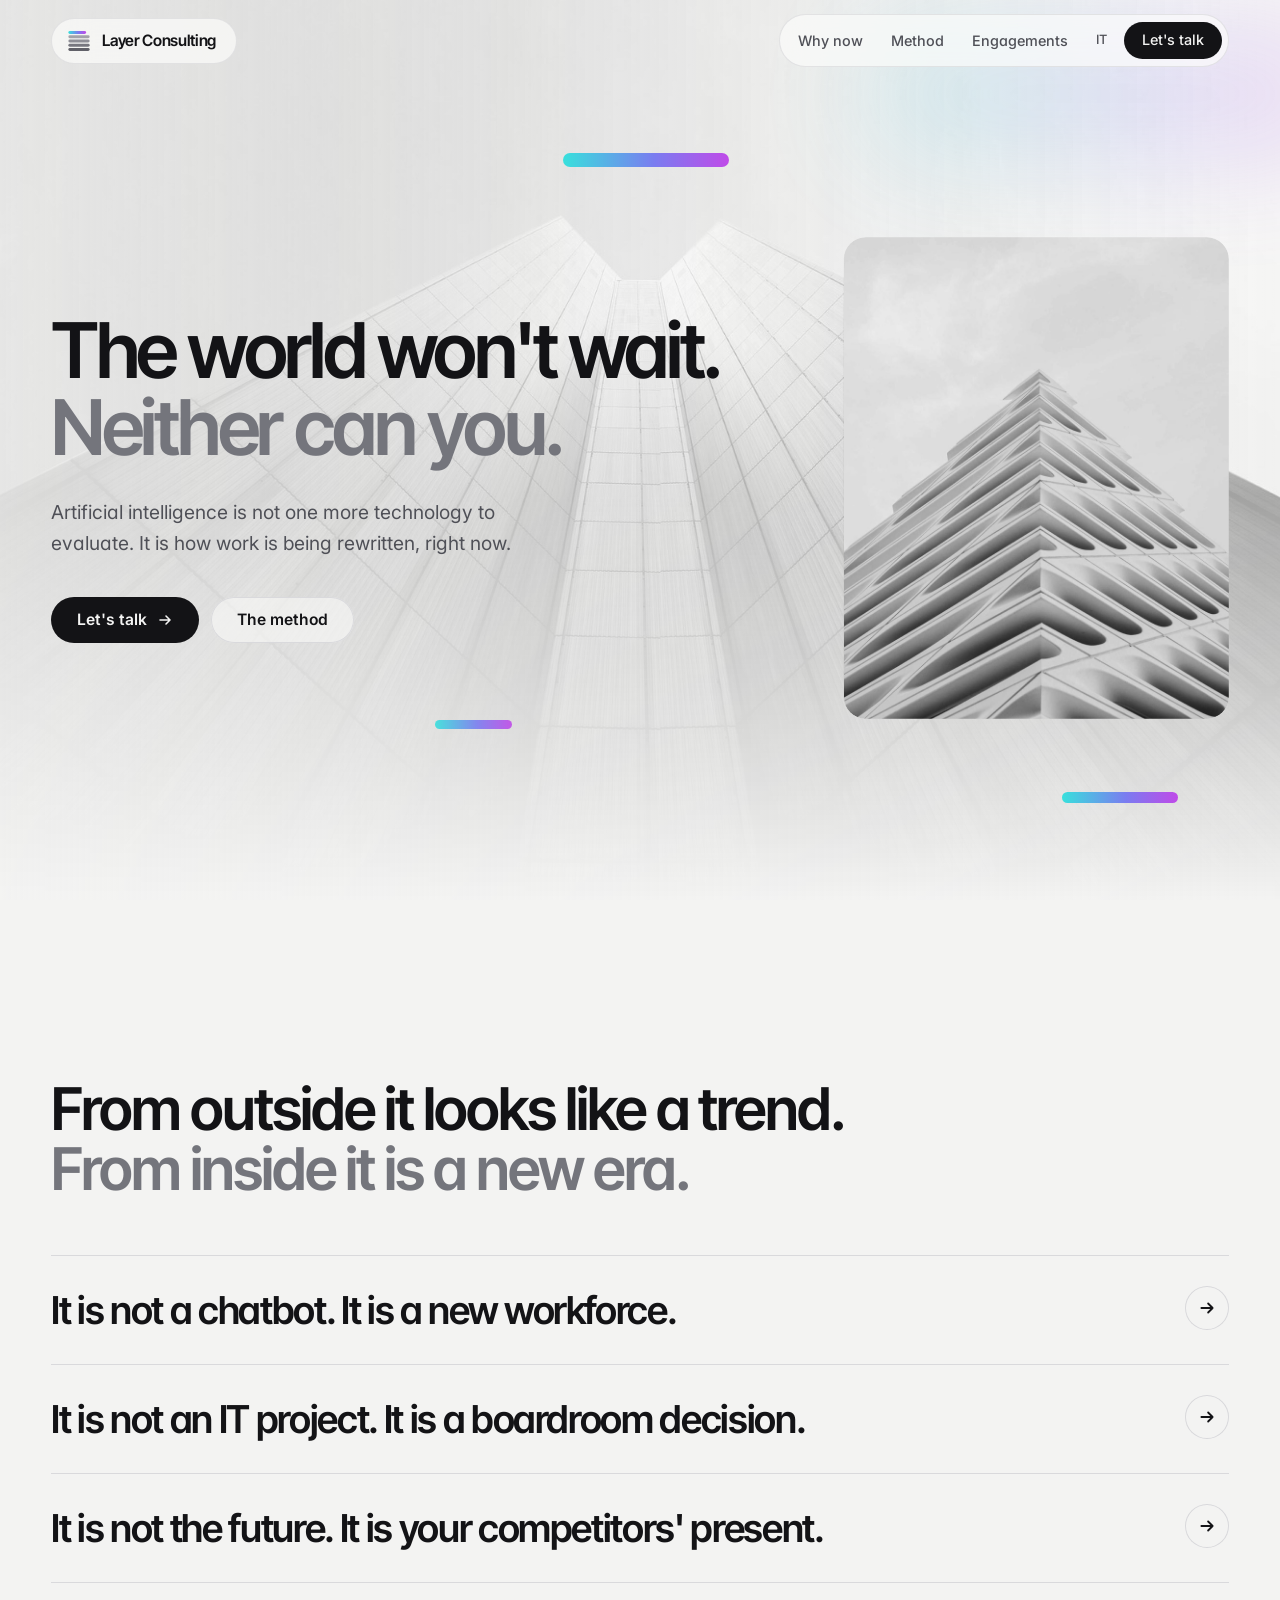
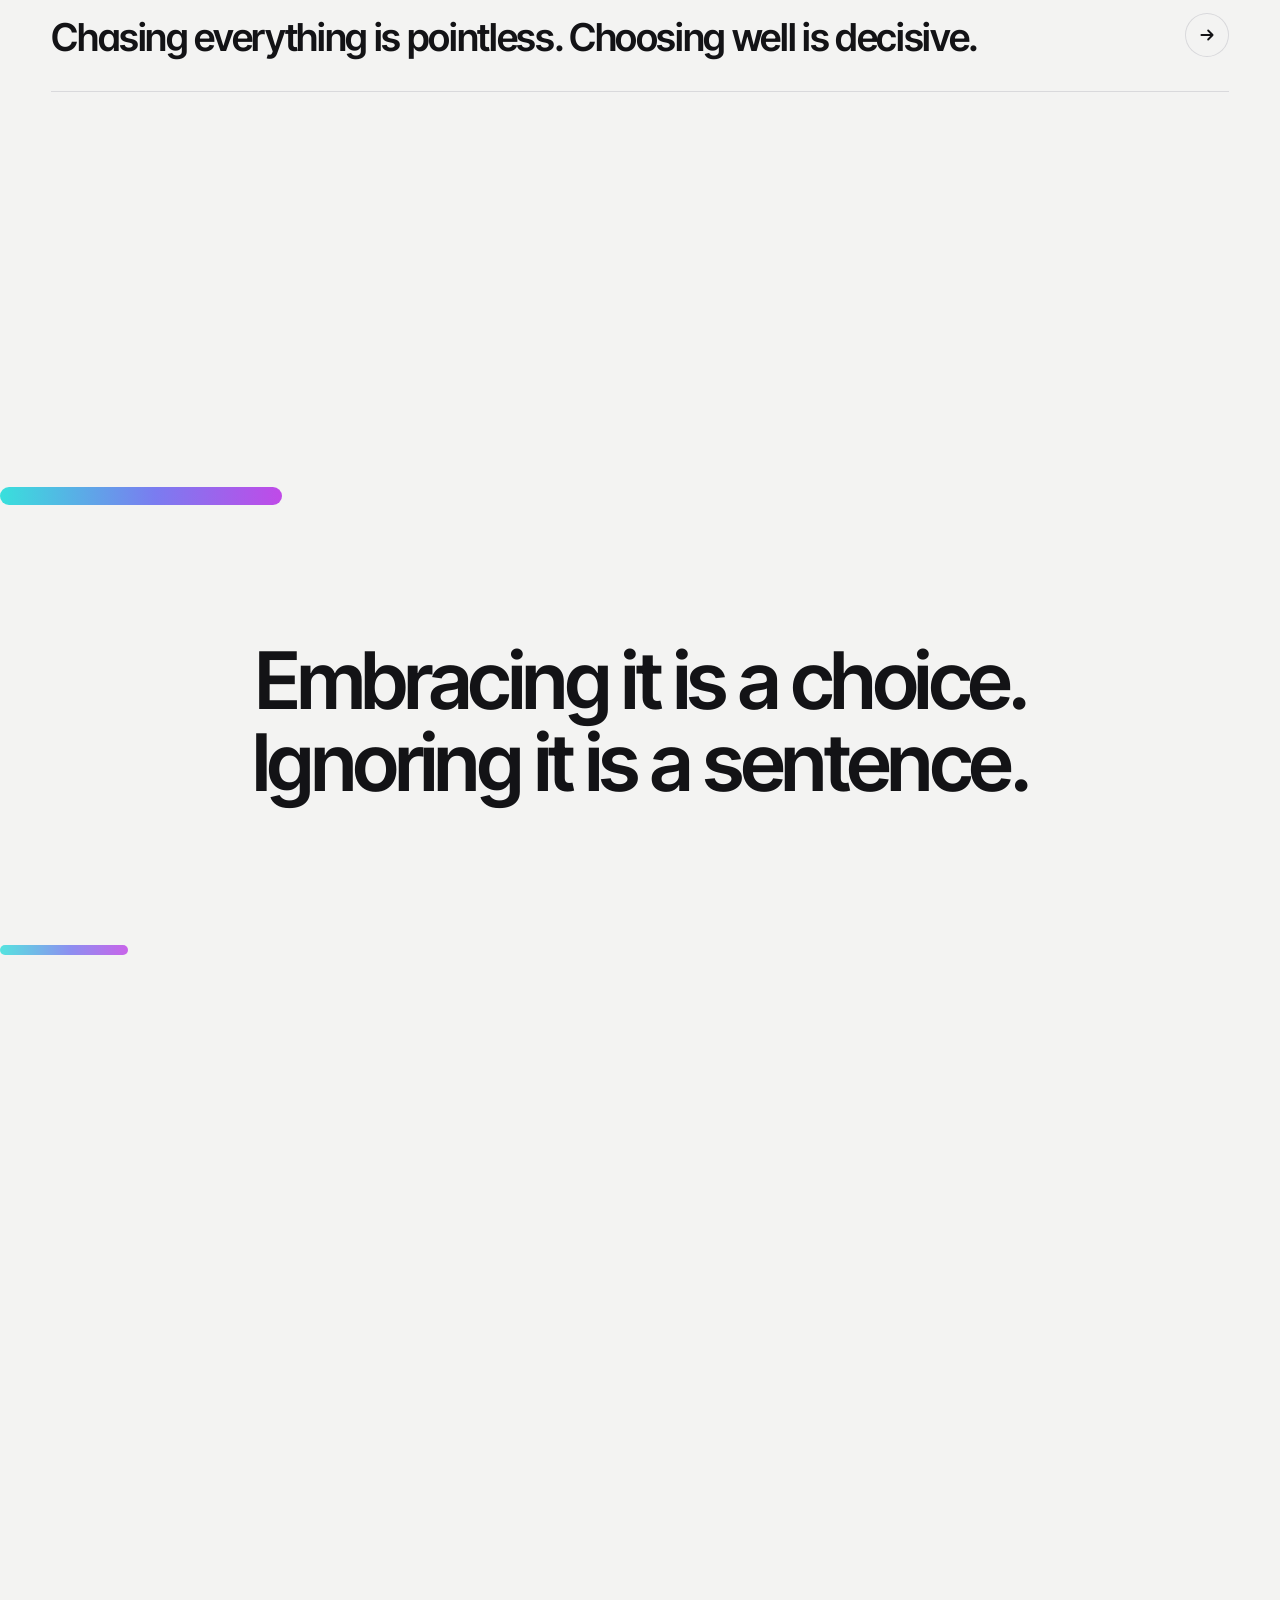
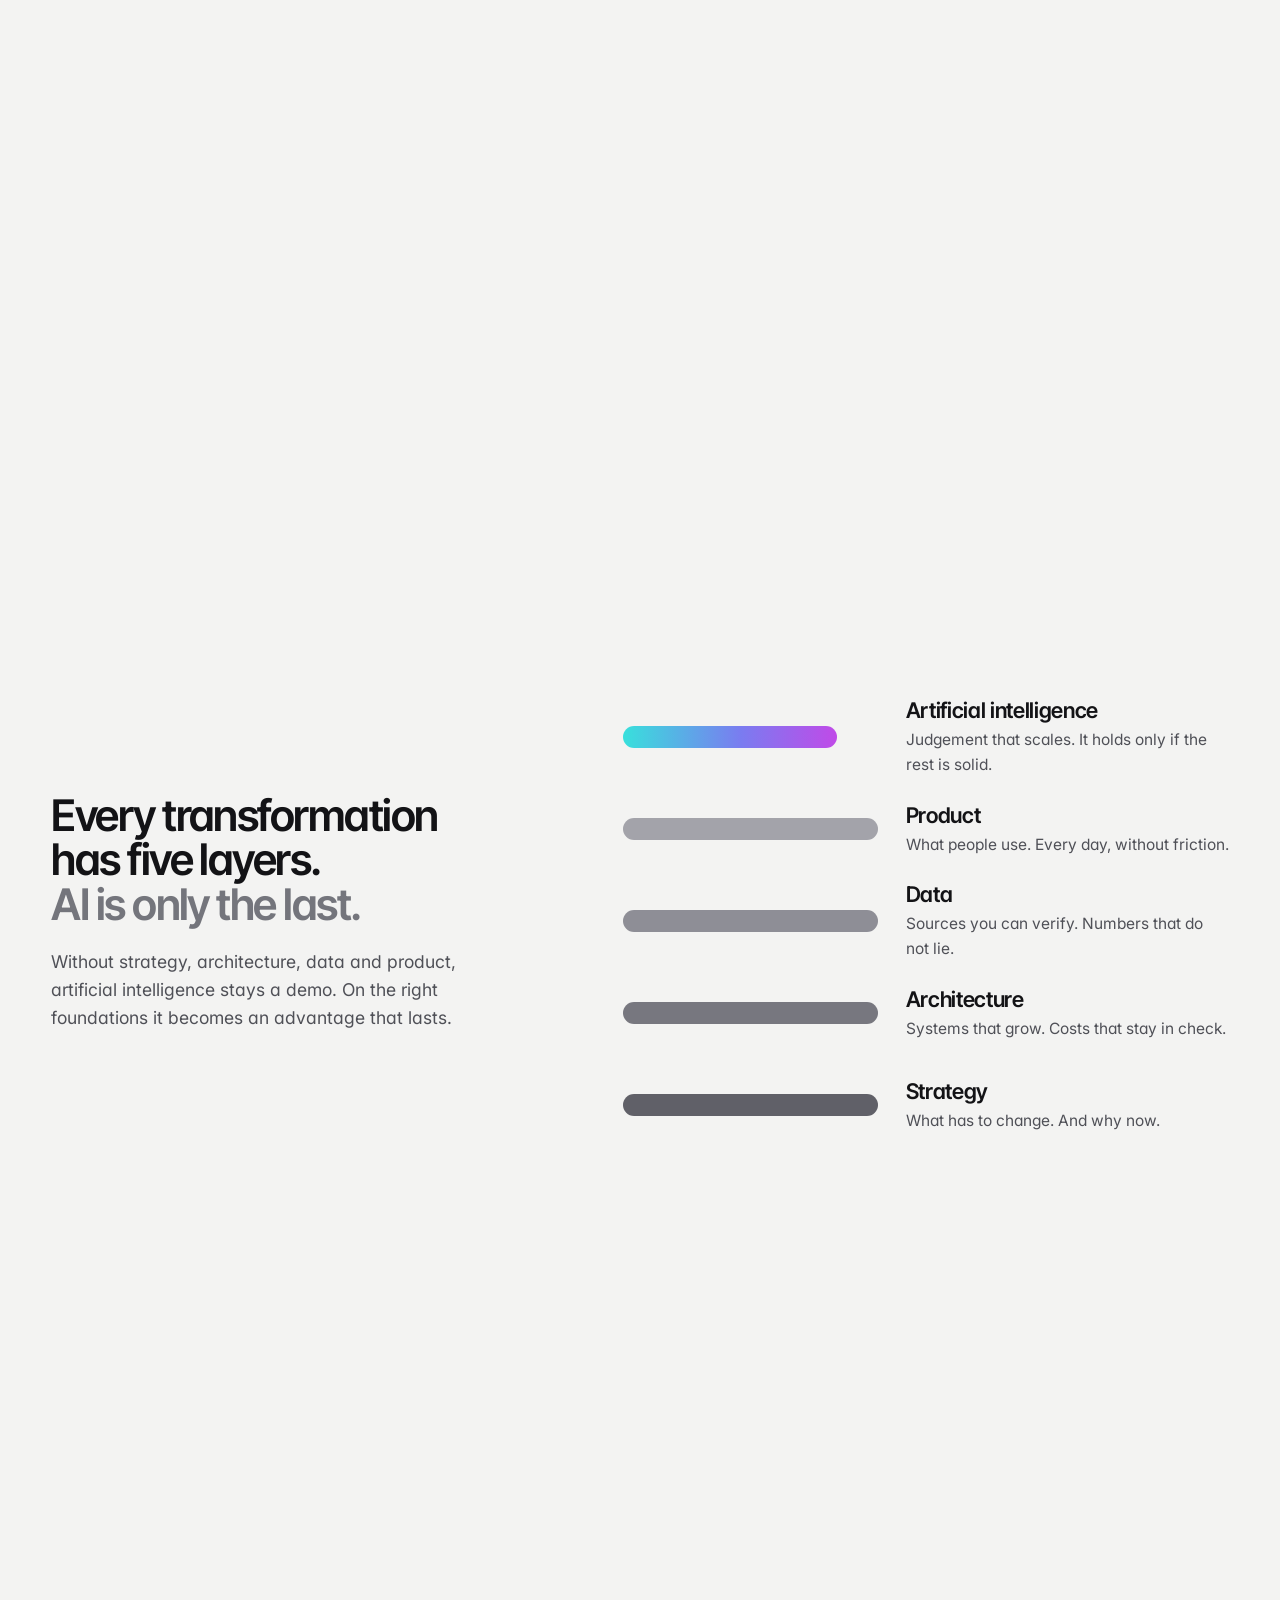
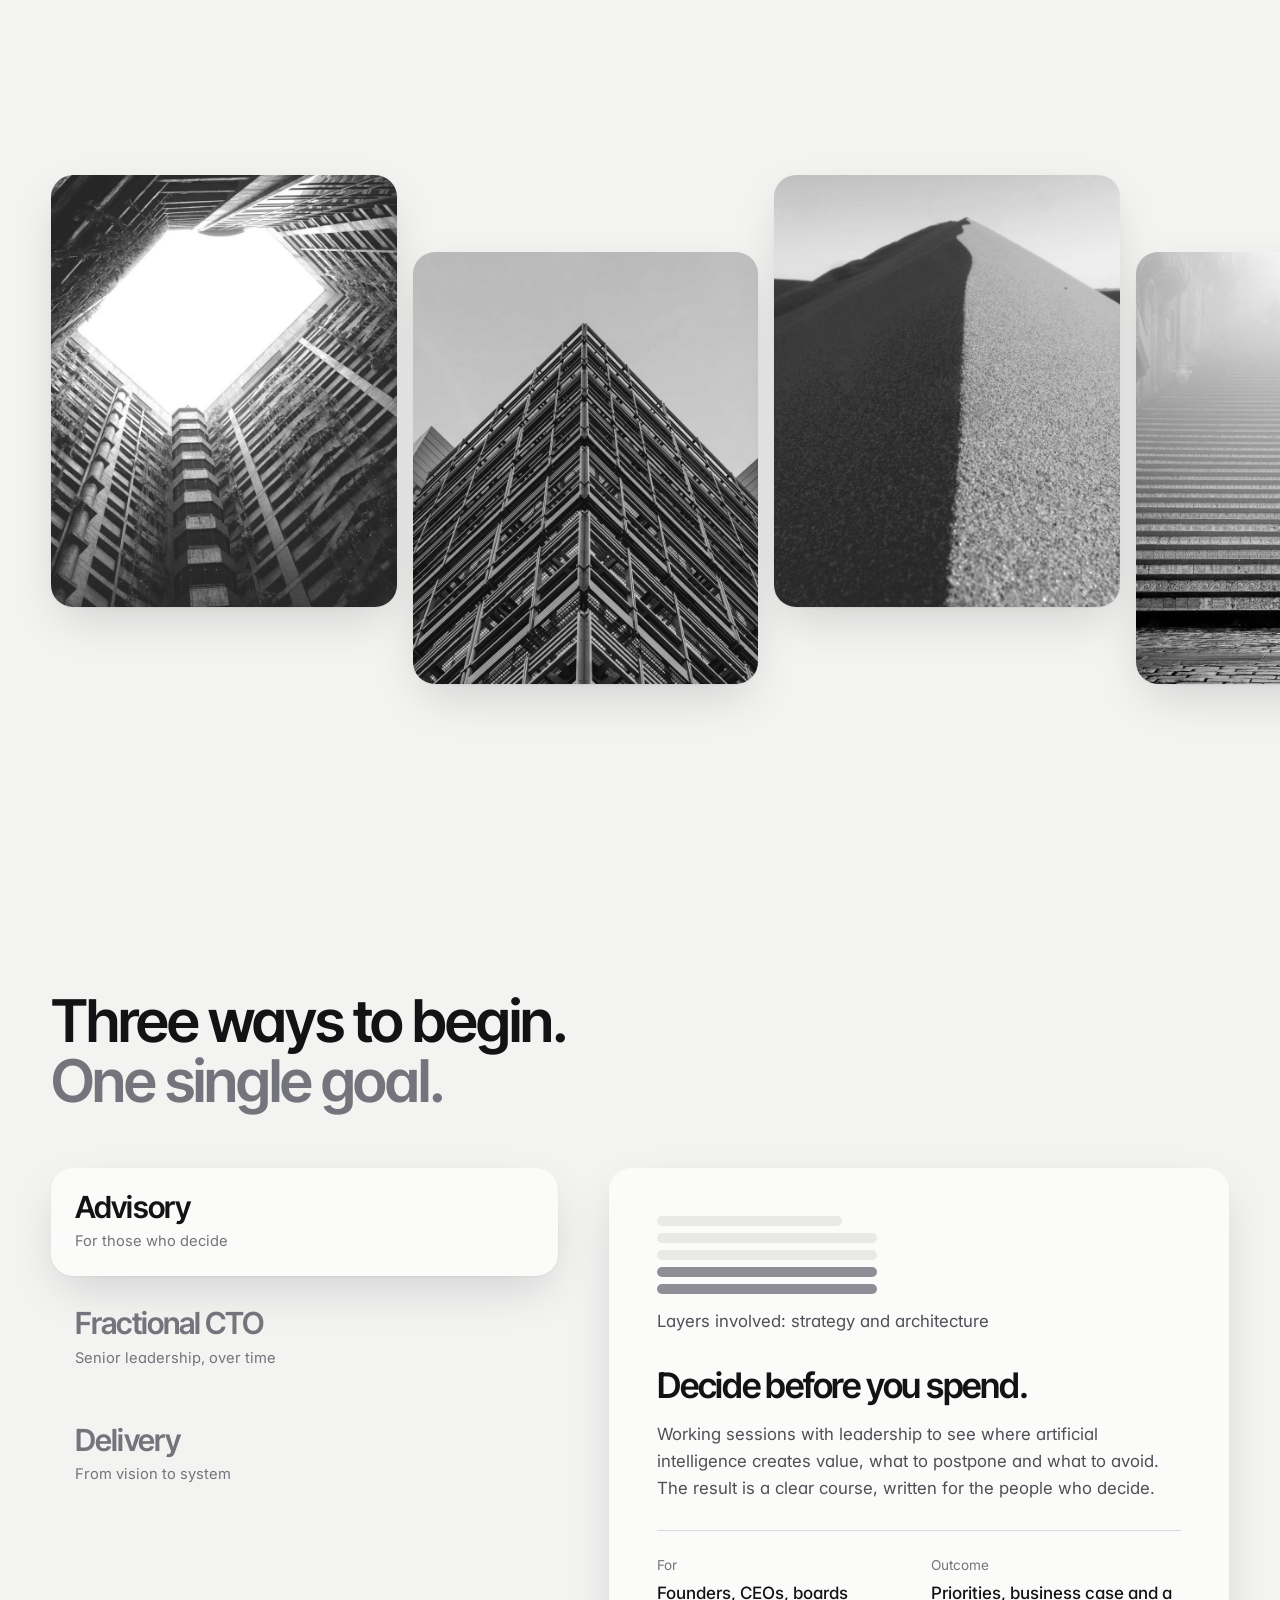
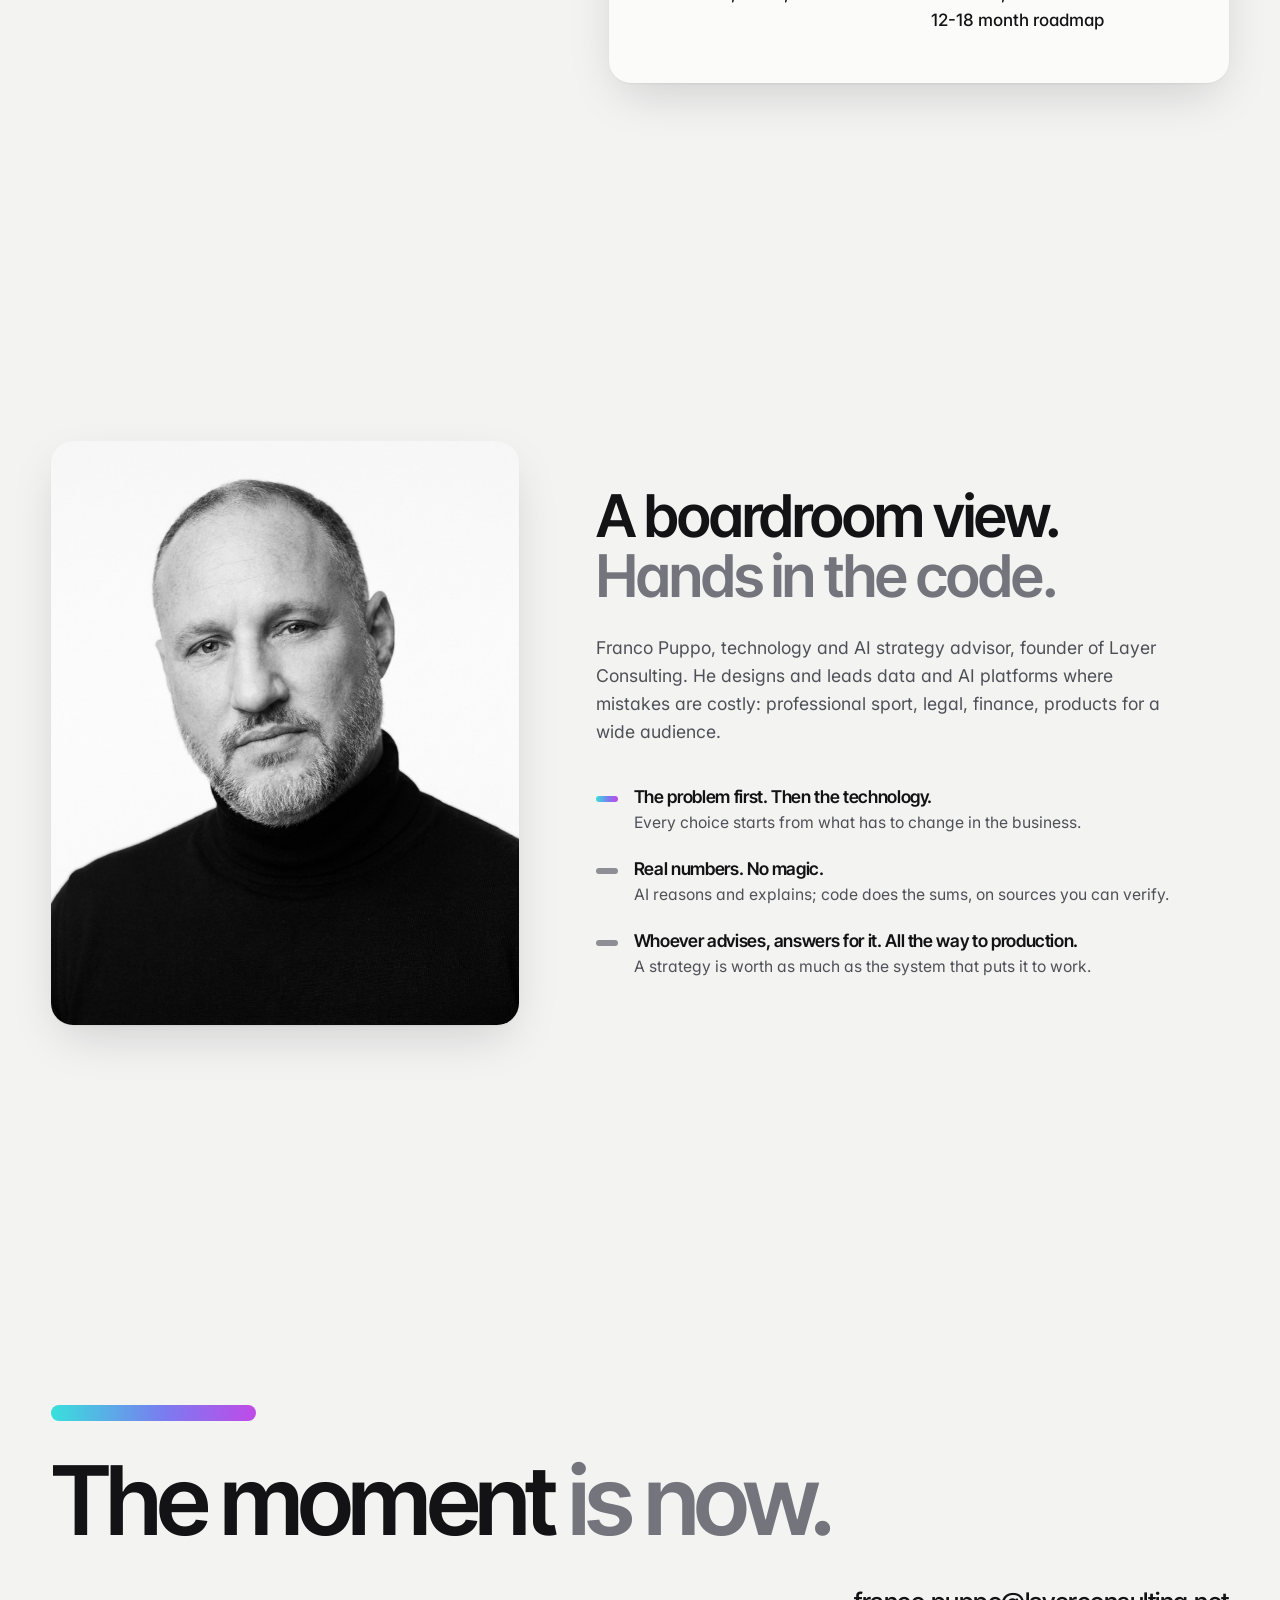
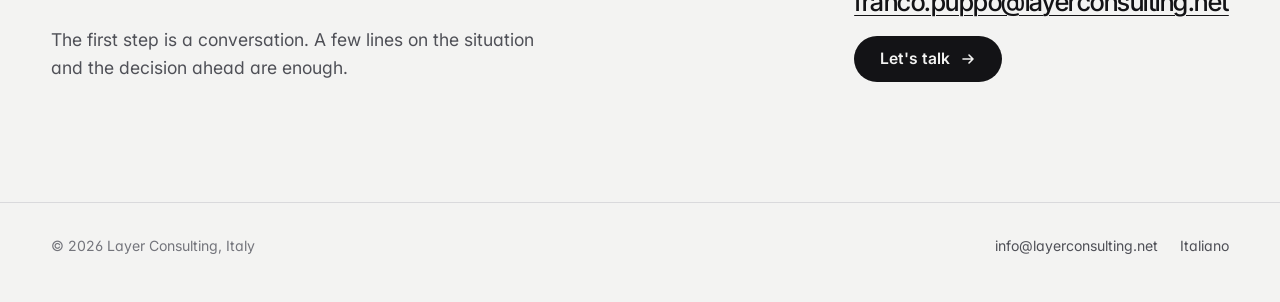
==== commit 1bbb329f: "feat: flying gradient bars from the Layer mark The gradient top bar of the mark appears loose across" ====
--- a/en/index.html
+++ b/en/index.html
@@ -32,6 +32,7 @@
 </script>
 </head>
 <body>
+<div class="progress" aria-hidden="true"></div>
 <a class="skip" href="#main">Skip to content</a>
 
 <header class="nav">
@@ -61,6 +62,7 @@
 
 <main id="main">
   <section class="hero" id="top">
+    <span class="fly f-glow" aria-hidden="true"></span><span class="fly f-a" aria-hidden="true"></span><span class="fly f-b" aria-hidden="true"></span><span class="fly f-c" aria-hidden="true"></span>
     <div class="hero-bg" aria-hidden="true"><img src="../assets/img/hero-bg.jpg" width="1800" height="1125" alt="" fetchpriority="high"></div>
     <div class="wrap">
       <div>
@@ -111,6 +113,7 @@
 
   <section class="manifesto" aria-label="The point">
     <div class="manifesto-stage">
+      <span class="fly m-a" aria-hidden="true"></span><span class="fly m-b" aria-hidden="true"></span>
       <blockquote data-words>Embracing it is a choice. Ignoring it is a sentence.</blockquote>
     </div>
   </section>
@@ -200,6 +203,7 @@
 
   <section class="contact" id="contact" aria-labelledby="contact-t">
     <div class="wrap">
+      <span class="fly c-a" aria-hidden="true"></span>
       <h2 id="contact-t" class="reveal">The moment <span class="dim">is now.</span></h2>
       <div class="contact-row">
         <p class="reveal">The first step is a conversation. A few lines on the situation and the decision ahead are enough.</p>
--- a/assets/site.css
+++ b/assets/site.css
@@ -85,6 +85,7 @@
 .hero { min-height: 100dvh; display: grid; align-items: center; padding: 112px 0 56px; }
 .hero { position: relative; isolation: isolate; overflow: clip; }
 .hero-bg { position: absolute; inset: 0; z-index: -1; pointer-events: none; }
+.hero .wrap { position: relative; z-index: 1; }
 .hero-bg img { width: 100%; height: 100%; object-fit: cover; object-position: 50% 30%; filter: grayscale(1) contrast(1.15); opacity: .34; mix-blend-mode: multiply;
   -webkit-mask-image: linear-gradient(180deg, #000 0%, #000 55%, transparent 100%); mask-image: linear-gradient(180deg, #000 0%, #000 55%, transparent 100%); }
 .hero-bg::after { content: ""; position: absolute; inset: 0; background: linear-gradient(90deg, color-mix(in oklab, var(--paper) 70%, transparent) 0%, color-mix(in oklab, var(--paper) 30%, transparent) 45%, transparent 100%); }
@@ -150,7 +151,7 @@
 .row .arrow svg { width: 18px; height: 18px; }
 .row:hover h3, .row:focus-visible h3 { transform: translateX(10px); }
 .row:hover .more, .row:focus-visible .more { grid-template-rows: 1fr; opacity: 1; }
-.row:hover .arrow, .row:focus-visible .arrow { transform: rotate(-45deg); background: var(--ink); color: var(--paper); box-shadow: none; }
+.row:hover .arrow, .row:focus-visible .arrow { transform: rotate(-45deg); background: var(--grad); color: #fff; box-shadow: none; }
 .row:focus-visible { box-shadow: inset 3px 0 0 var(--accent); }
 @media (hover: none) { .row .more { grid-template-rows: 1fr; opacity: 1; } .row .arrow { display: none; } }
 
@@ -223,6 +224,20 @@
 .mail { font: 500 clamp(1.15rem, 2.4vw, 1.6rem)/1.3 var(--display); letter-spacing: -0.02em; overflow-wrap: anywhere; }
 .contact-actions { display: flex; flex-direction: column; align-items: flex-start; gap: 18px; }
 
+/* ---------- flying layer bars (the gradient top bar of the mark, set loose) ---------- */
+.fly { position: absolute; display: block; border-radius: 99px; background: var(--grad); pointer-events: none; }
+.f-a { width: clamp(90px, 13vw, 190px); height: 14px; top: 17%; left: 44%; }
+.f-b { width: clamp(46px, 6vw, 84px); height: 9px; top: 80%; left: 34%; opacity: .9; }
+.f-c { width: clamp(60px, 9vw, 130px); height: 11px; top: 88%; right: 8%; }
+.f-glow { width: 38vw; height: 9vw; top: 4%; right: -6vw; filter: blur(60px); opacity: .22; }
+.manifesto-stage { position: sticky; overflow: clip; }
+.m-a { width: clamp(140px, 22vw, 320px); height: 18px; top: 24%; left: 0; }
+.m-b { width: clamp(70px, 10vw, 150px); height: 10px; bottom: 24%; left: 0; opacity: .85; }
+.contact .wrap { position: relative; }
+.c-a { position: relative; width: clamp(120px, 16vw, 220px); height: 16px; margin-bottom: 34px; }
+.progress { position: fixed; inset: 0 0 auto; height: 3px; z-index: 25; background: var(--grad); transform-origin: left; transform: scaleX(0); display: none; }
+@media (max-width: 860px) { .f-a { top: 9%; left: 58%; } .f-b, .f-c { display: none; } }
+
 /* ---------- footer ---------- */
 .foot { border-top: 1px solid var(--line); padding: 32px 0 44px; color: var(--ink-3); font-size: .88rem; }
 .foot .wrap { display: flex; justify-content: space-between; gap: 18px; flex-wrap: wrap; }
@@ -247,6 +262,14 @@
   .plate-hero img { animation: settle 2.2s var(--ease) .25s both; }
   .nav-pill { animation: drop .9s var(--ease) .1s both; }
   .hero-bg img { animation: bgIn 2.6s var(--ease) both; }
+  .f-a { animation: flyIn 1.6s var(--ease) .5s both, float 9s ease-in-out 2.1s infinite alternate; }
+  .f-b { animation: flyIn 1.6s var(--ease) .8s both, float 7s ease-in-out 2.4s infinite alternate-reverse; }
+  .f-c { animation: flyIn 1.6s var(--ease) .65s both, float 11s ease-in-out 2.2s infinite alternate; }
+  .f-glow { animation: glowIn 3s var(--ease) both, drift 16s ease-in-out 3s infinite alternate; }
+  @keyframes flyIn { from { opacity: 0; transform: translateX(-60vw) scaleX(1.8); } }
+  @keyframes float { to { transform: translate(28px, -18px); } }
+  @keyframes glowIn { from { opacity: 0; } }
+  @keyframes drift { to { transform: translate(-8vw, 6vh) scale(1.2); } }
   @keyframes bgIn { from { scale: 1.16; opacity: 0; } }
   @keyframes rise { from { opacity: 0; transform: translateY(.45em); filter: blur(10px); } }
   @keyframes uncover { from { clip-path: inset(100% 0 0 0 round var(--r)); } to { clip-path: inset(0 0 0 0 round var(--r)); } }
@@ -286,6 +309,22 @@
     .hero-bg { animation: bgOut linear both; animation-timeline: scroll(root); animation-range: 0 100vh; }
     @keyframes bgOut { to { translate: 0 22vh; opacity: .2; } }
 
+    /* bars keep their own speed while the page scrolls */
+    .f-a { animation: flyIn 1.6s var(--ease) .5s both, float 9s ease-in-out 2.1s infinite alternate, rise-a linear both; }
+    .f-b { animation: flyIn 1.6s var(--ease) .8s both, float 7s ease-in-out 2.4s infinite alternate-reverse, rise-b linear both; }
+    .f-c { animation: flyIn 1.6s var(--ease) .65s both, float 11s ease-in-out 2.2s infinite alternate, rise-c linear both; }
+    .f-a, .f-b, .f-c { animation-timeline: auto, auto, scroll(root); animation-range: normal, normal, 0 100vh; }
+    @keyframes rise-a { to { translate: 0 -36vh; } }
+    @keyframes rise-b { to { translate: 0 -70vh; } }
+    @keyframes rise-c { to { translate: 0 -52vh; } }
+    .m-a { animation: cross linear both; animation-timeline: --quote; animation-range: contain 0% contain 100%; }
+    .m-b { animation: cross linear both; animation-timeline: --quote; animation-range: contain 10% contain 80%; }
+    @keyframes cross { from { transform: translateX(-30vw); } to { transform: translateX(110vw); } }
+    .c-a { animation: slideIn linear both; animation-timeline: view(); animation-range: entry 0% cover 40%; }
+    @keyframes slideIn { from { transform: translateX(-40vw) scaleX(2.4); opacity: 0; } }
+    .progress { display: block; animation: progress linear both; animation-timeline: scroll(root); }
+    @keyframes progress { to { transform: scaleX(1); } }
+
     /* abstract plates pan sideways while the strip crosses the viewport */
     .gallery { overflow: clip; }
     .gallery-track { animation: pan linear both; animation-timeline: view(); animation-range: cover; }
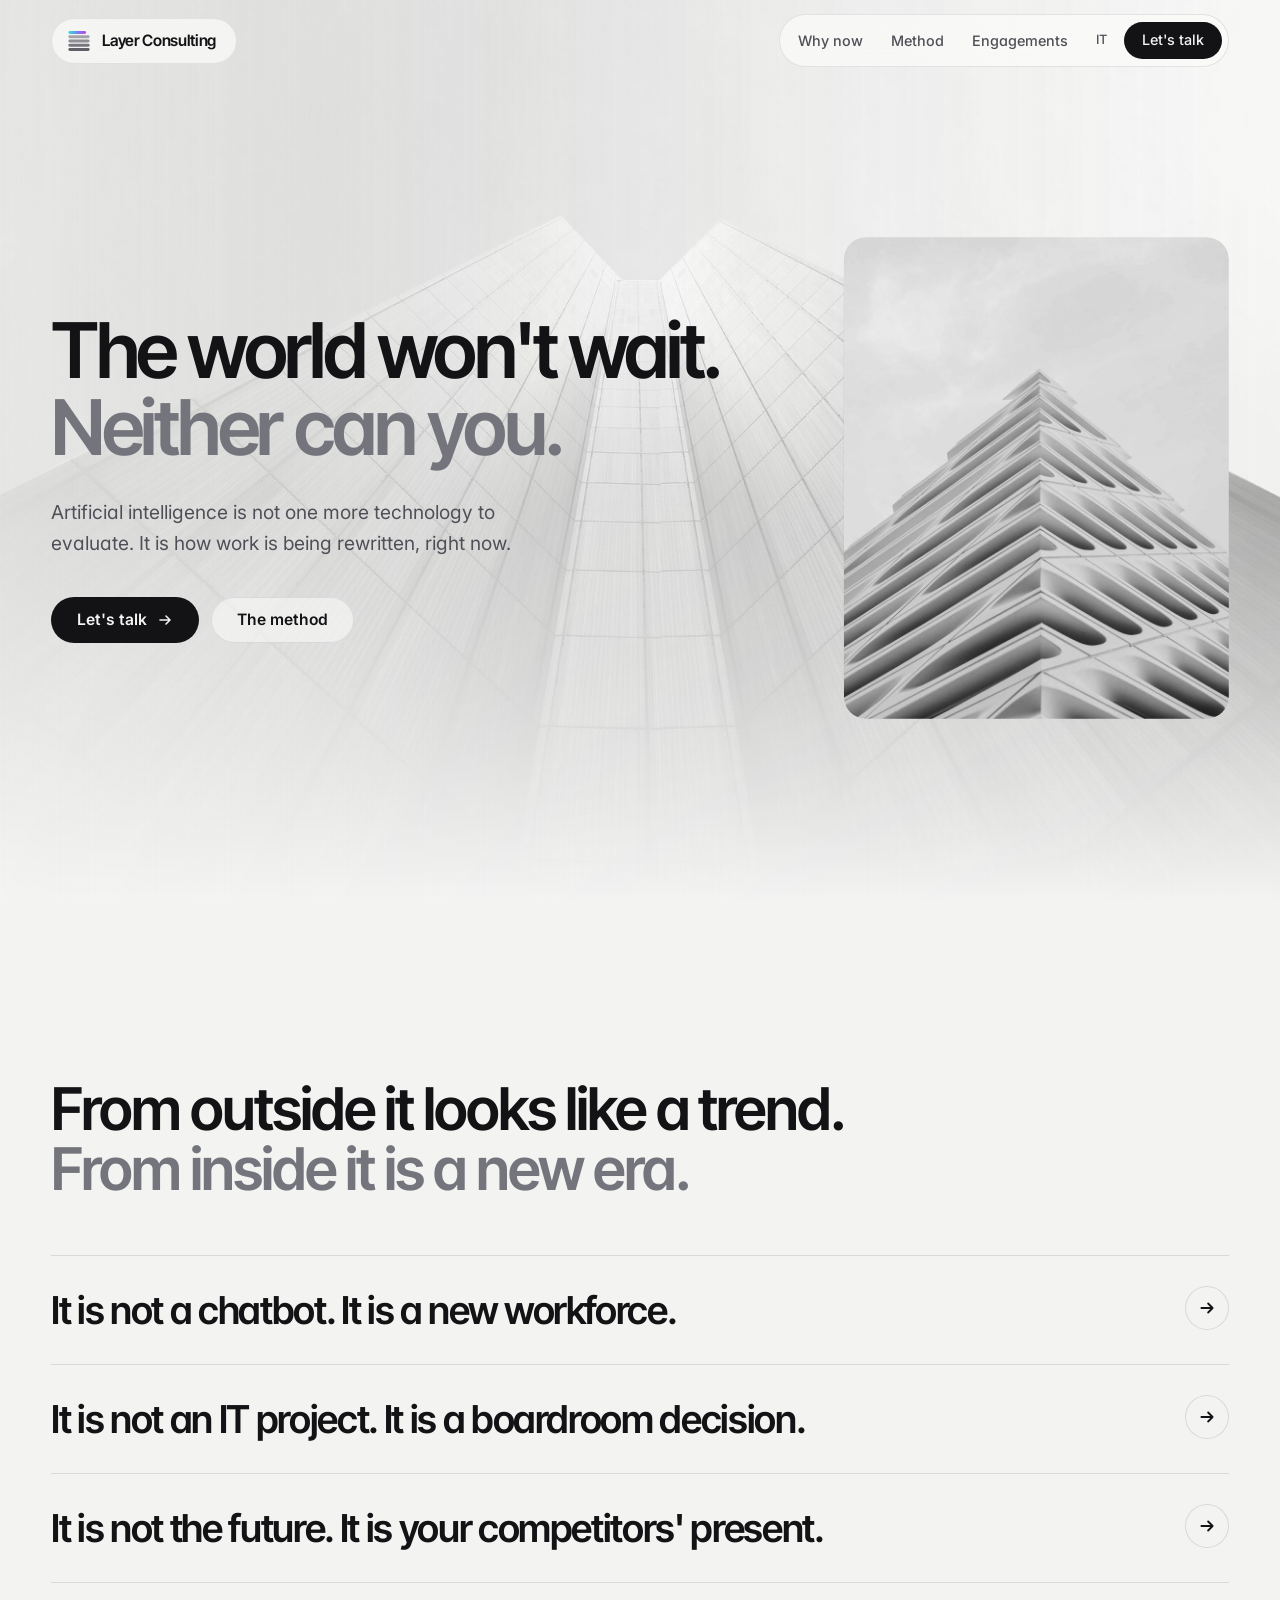
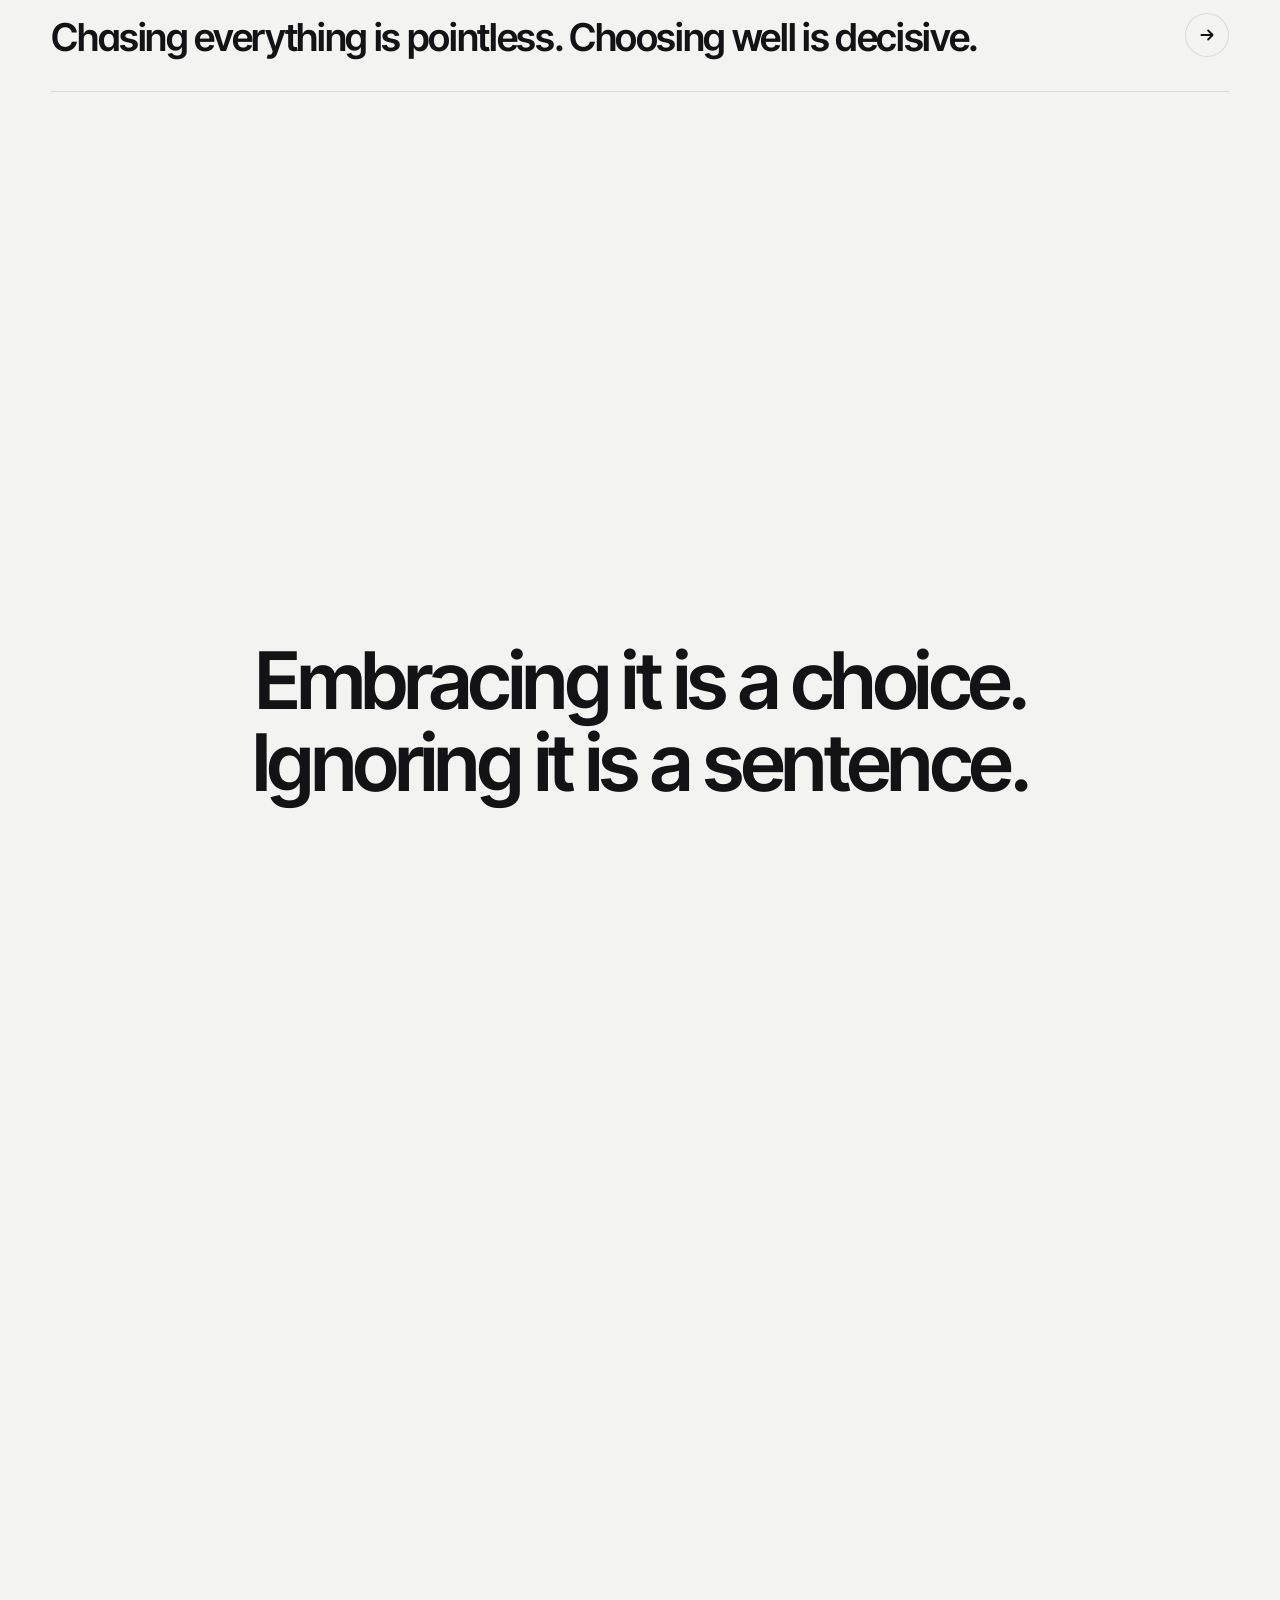
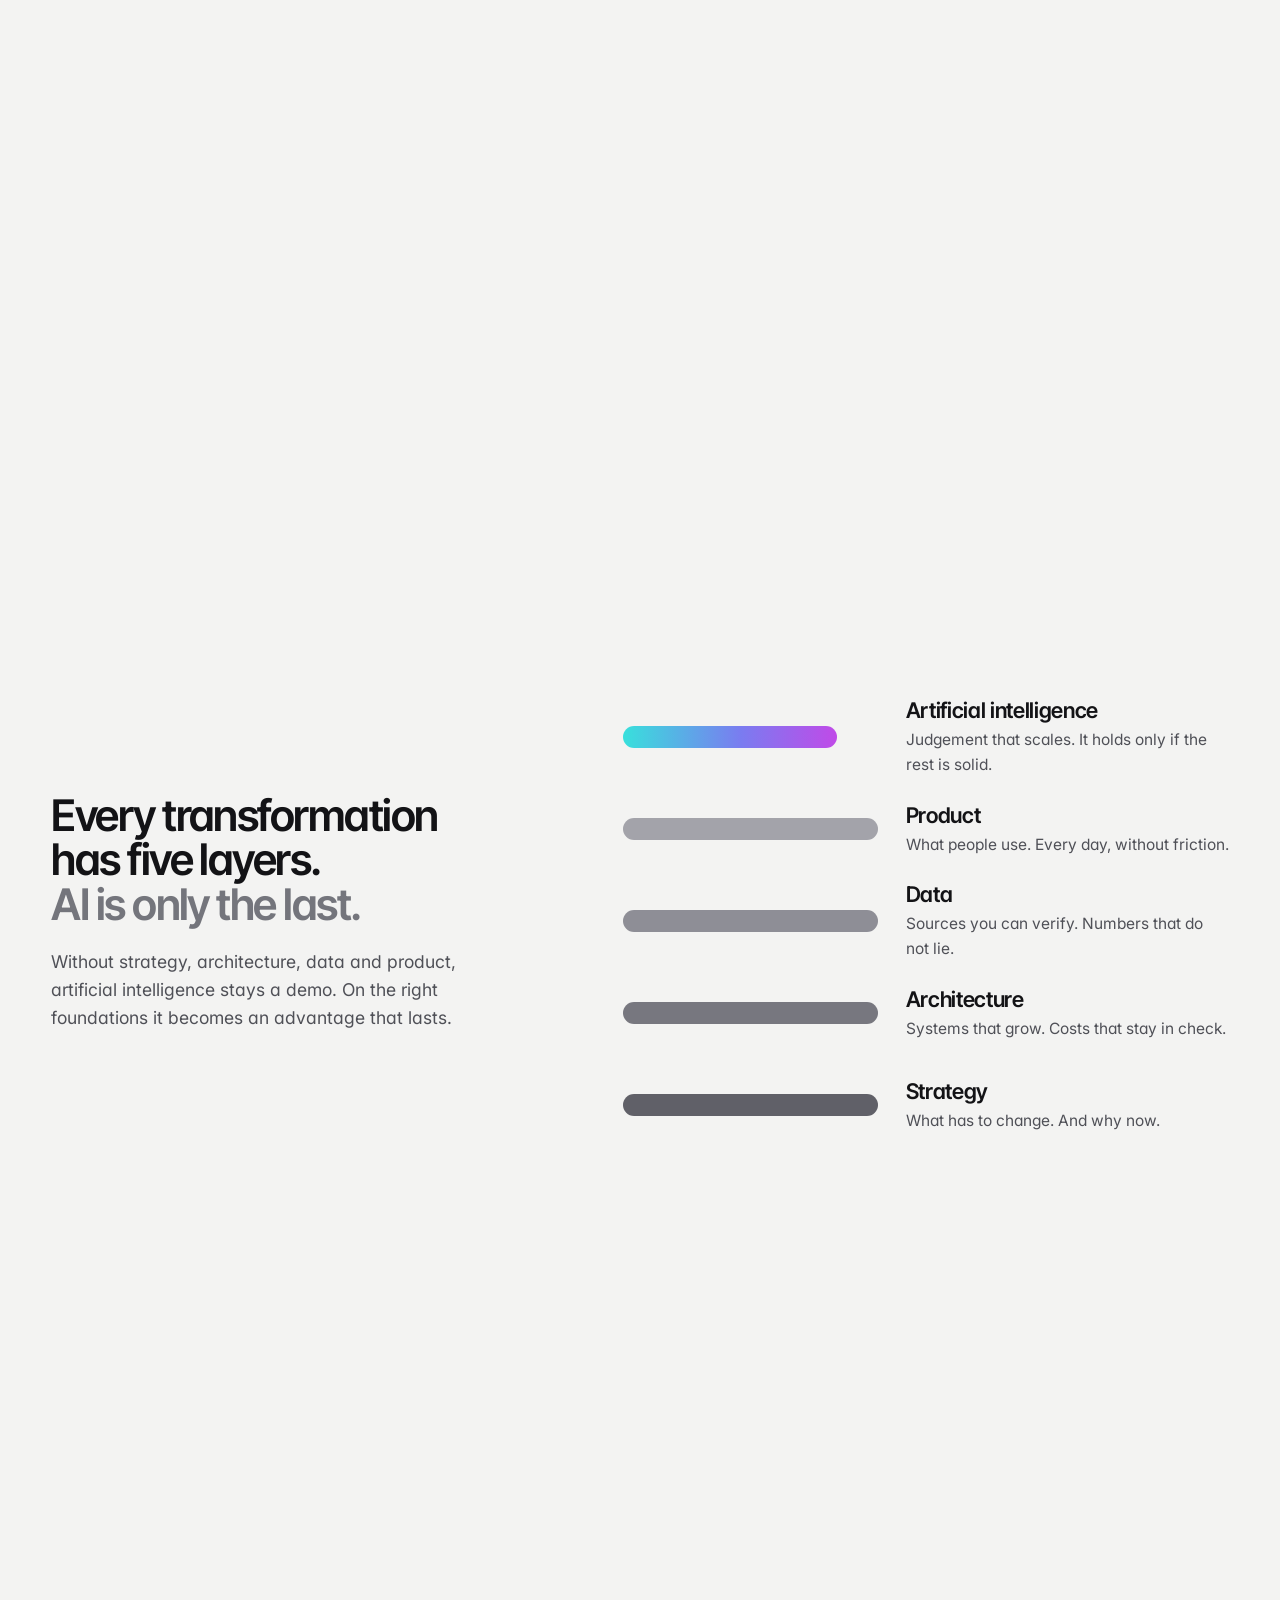
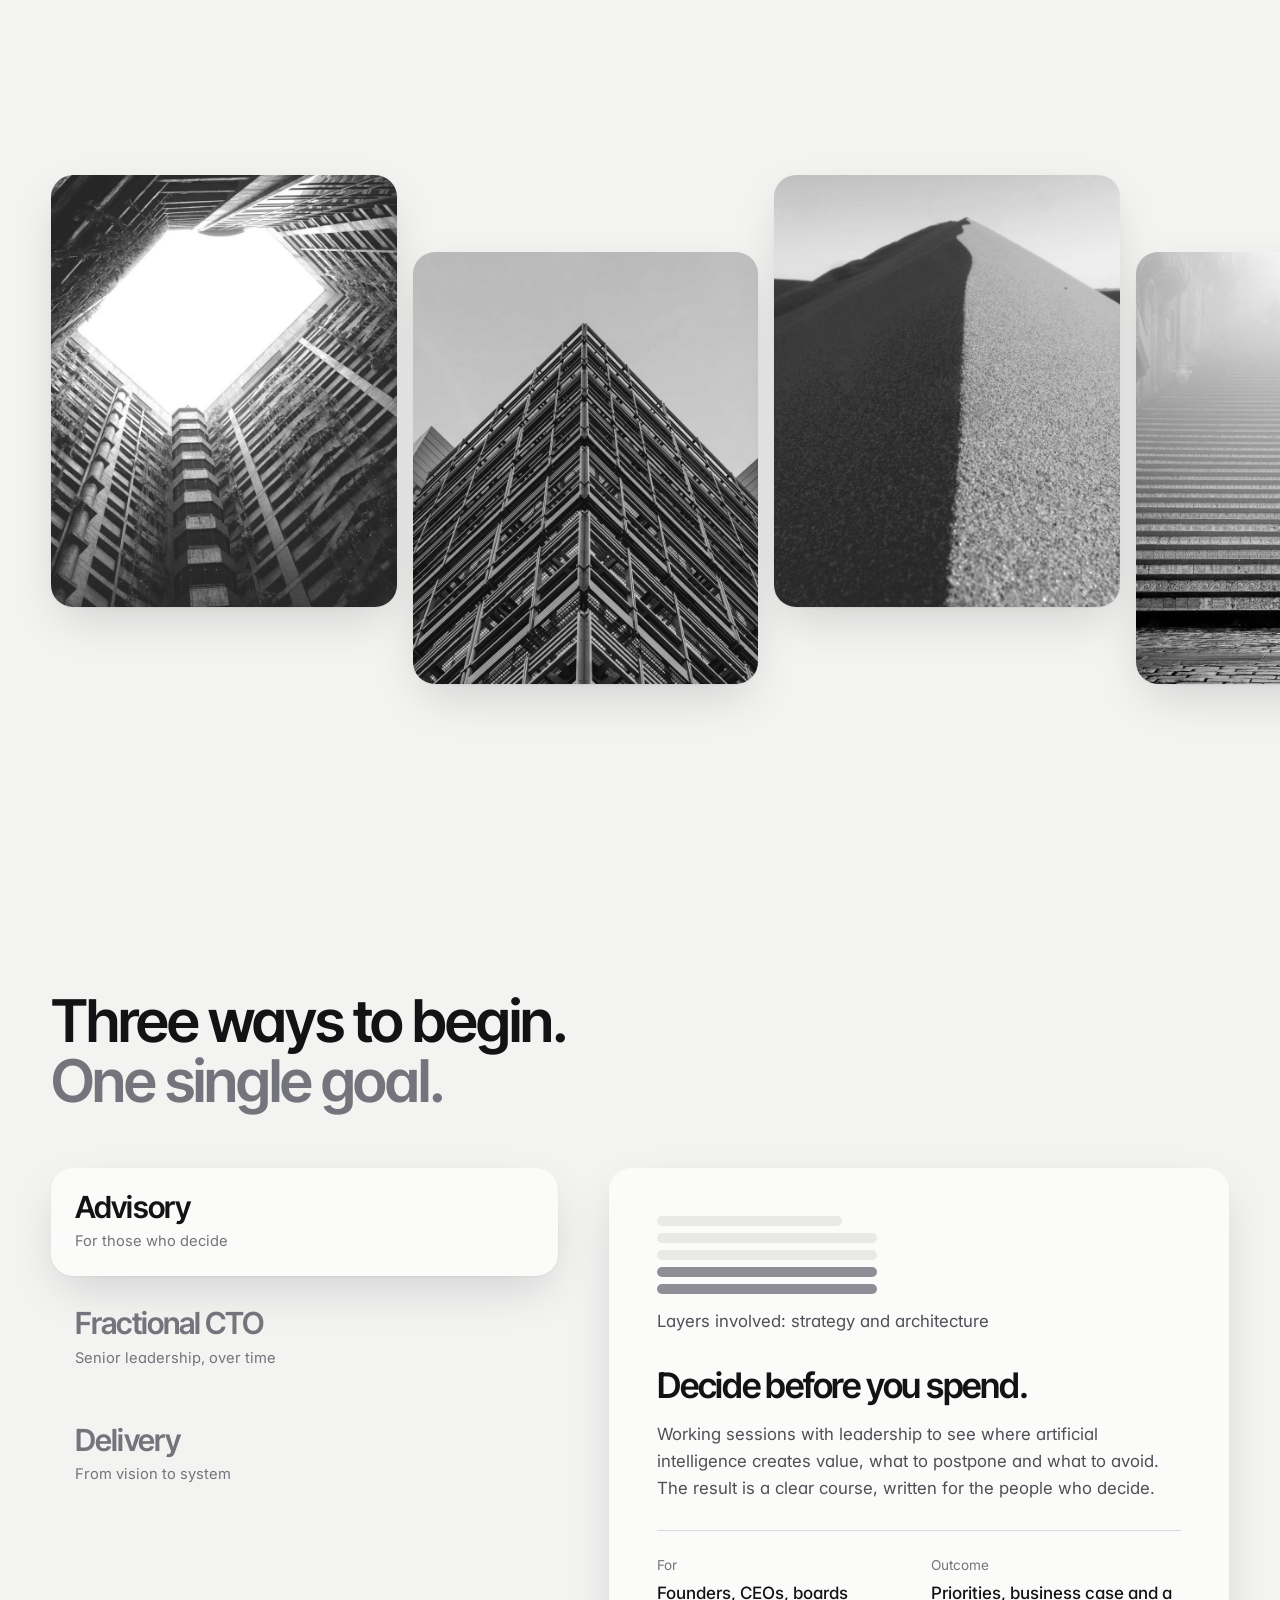
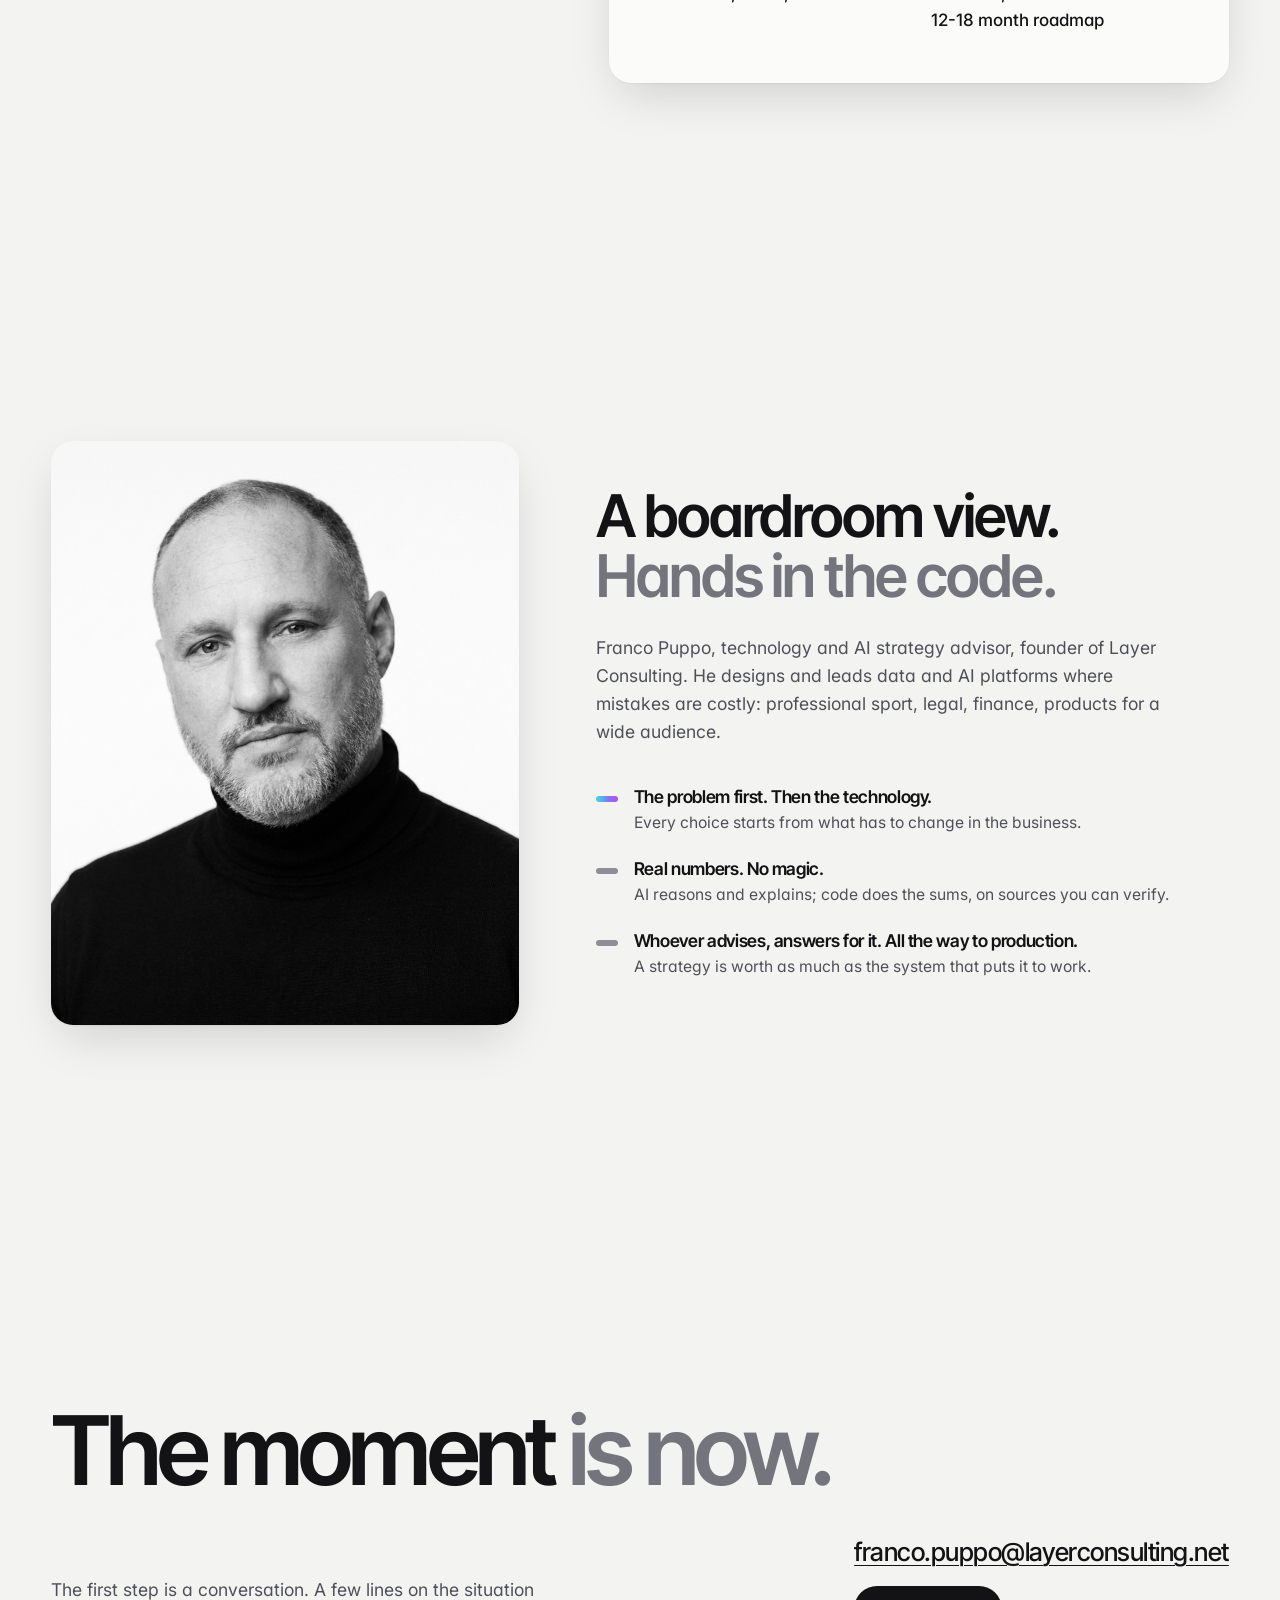
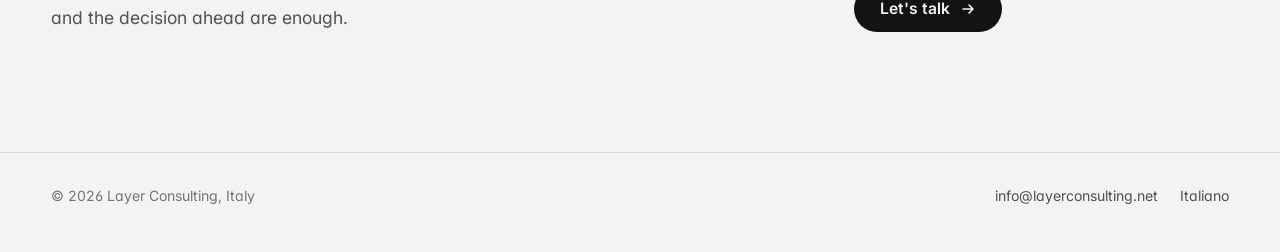
==== commit a020bb26: "Revert "feat: flying gradient bars from the Layer mark" This reverts commit 1bbb329f0f8d1b2f52dacba6" ====
--- a/en/index.html
+++ b/en/index.html
@@ -32,7 +32,6 @@
 </script>
 </head>
 <body>
-<div class="progress" aria-hidden="true"></div>
 <a class="skip" href="#main">Skip to content</a>
 
 <header class="nav">
@@ -62,7 +61,6 @@
 
 <main id="main">
   <section class="hero" id="top">
-    <span class="fly f-glow" aria-hidden="true"></span><span class="fly f-a" aria-hidden="true"></span><span class="fly f-b" aria-hidden="true"></span><span class="fly f-c" aria-hidden="true"></span>
     <div class="hero-bg" aria-hidden="true"><img src="../assets/img/hero-bg.jpg" width="1800" height="1125" alt="" fetchpriority="high"></div>
     <div class="wrap">
       <div>
@@ -113,7 +111,6 @@
 
   <section class="manifesto" aria-label="The point">
     <div class="manifesto-stage">
-      <span class="fly m-a" aria-hidden="true"></span><span class="fly m-b" aria-hidden="true"></span>
       <blockquote data-words>Embracing it is a choice. Ignoring it is a sentence.</blockquote>
     </div>
   </section>
@@ -203,7 +200,6 @@
 
   <section class="contact" id="contact" aria-labelledby="contact-t">
     <div class="wrap">
-      <span class="fly c-a" aria-hidden="true"></span>
       <h2 id="contact-t" class="reveal">The moment <span class="dim">is now.</span></h2>
       <div class="contact-row">
         <p class="reveal">The first step is a conversation. A few lines on the situation and the decision ahead are enough.</p>
--- a/assets/site.css
+++ b/assets/site.css
@@ -85,7 +85,6 @@
 .hero { min-height: 100dvh; display: grid; align-items: center; padding: 112px 0 56px; }
 .hero { position: relative; isolation: isolate; overflow: clip; }
 .hero-bg { position: absolute; inset: 0; z-index: -1; pointer-events: none; }
-.hero .wrap { position: relative; z-index: 1; }
 .hero-bg img { width: 100%; height: 100%; object-fit: cover; object-position: 50% 30%; filter: grayscale(1) contrast(1.15); opacity: .34; mix-blend-mode: multiply;
   -webkit-mask-image: linear-gradient(180deg, #000 0%, #000 55%, transparent 100%); mask-image: linear-gradient(180deg, #000 0%, #000 55%, transparent 100%); }
 .hero-bg::after { content: ""; position: absolute; inset: 0; background: linear-gradient(90deg, color-mix(in oklab, var(--paper) 70%, transparent) 0%, color-mix(in oklab, var(--paper) 30%, transparent) 45%, transparent 100%); }
@@ -151,7 +150,7 @@
 .row .arrow svg { width: 18px; height: 18px; }
 .row:hover h3, .row:focus-visible h3 { transform: translateX(10px); }
 .row:hover .more, .row:focus-visible .more { grid-template-rows: 1fr; opacity: 1; }
-.row:hover .arrow, .row:focus-visible .arrow { transform: rotate(-45deg); background: var(--grad); color: #fff; box-shadow: none; }
+.row:hover .arrow, .row:focus-visible .arrow { transform: rotate(-45deg); background: var(--ink); color: var(--paper); box-shadow: none; }
 .row:focus-visible { box-shadow: inset 3px 0 0 var(--accent); }
 @media (hover: none) { .row .more { grid-template-rows: 1fr; opacity: 1; } .row .arrow { display: none; } }
 
@@ -224,20 +223,6 @@
 .mail { font: 500 clamp(1.15rem, 2.4vw, 1.6rem)/1.3 var(--display); letter-spacing: -0.02em; overflow-wrap: anywhere; }
 .contact-actions { display: flex; flex-direction: column; align-items: flex-start; gap: 18px; }
 
-/* ---------- flying layer bars (the gradient top bar of the mark, set loose) ---------- */
-.fly { position: absolute; display: block; border-radius: 99px; background: var(--grad); pointer-events: none; }
-.f-a { width: clamp(90px, 13vw, 190px); height: 14px; top: 17%; left: 44%; }
-.f-b { width: clamp(46px, 6vw, 84px); height: 9px; top: 80%; left: 34%; opacity: .9; }
-.f-c { width: clamp(60px, 9vw, 130px); height: 11px; top: 88%; right: 8%; }
-.f-glow { width: 38vw; height: 9vw; top: 4%; right: -6vw; filter: blur(60px); opacity: .22; }
-.manifesto-stage { position: sticky; overflow: clip; }
-.m-a { width: clamp(140px, 22vw, 320px); height: 18px; top: 24%; left: 0; }
-.m-b { width: clamp(70px, 10vw, 150px); height: 10px; bottom: 24%; left: 0; opacity: .85; }
-.contact .wrap { position: relative; }
-.c-a { position: relative; width: clamp(120px, 16vw, 220px); height: 16px; margin-bottom: 34px; }
-.progress { position: fixed; inset: 0 0 auto; height: 3px; z-index: 25; background: var(--grad); transform-origin: left; transform: scaleX(0); display: none; }
-@media (max-width: 860px) { .f-a { top: 9%; left: 58%; } .f-b, .f-c { display: none; } }
-
 /* ---------- footer ---------- */
 .foot { border-top: 1px solid var(--line); padding: 32px 0 44px; color: var(--ink-3); font-size: .88rem; }
 .foot .wrap { display: flex; justify-content: space-between; gap: 18px; flex-wrap: wrap; }
@@ -262,14 +247,6 @@
   .plate-hero img { animation: settle 2.2s var(--ease) .25s both; }
   .nav-pill { animation: drop .9s var(--ease) .1s both; }
   .hero-bg img { animation: bgIn 2.6s var(--ease) both; }
-  .f-a { animation: flyIn 1.6s var(--ease) .5s both, float 9s ease-in-out 2.1s infinite alternate; }
-  .f-b { animation: flyIn 1.6s var(--ease) .8s both, float 7s ease-in-out 2.4s infinite alternate-reverse; }
-  .f-c { animation: flyIn 1.6s var(--ease) .65s both, float 11s ease-in-out 2.2s infinite alternate; }
-  .f-glow { animation: glowIn 3s var(--ease) both, drift 16s ease-in-out 3s infinite alternate; }
-  @keyframes flyIn { from { opacity: 0; transform: translateX(-60vw) scaleX(1.8); } }
-  @keyframes float { to { transform: translate(28px, -18px); } }
-  @keyframes glowIn { from { opacity: 0; } }
-  @keyframes drift { to { transform: translate(-8vw, 6vh) scale(1.2); } }
   @keyframes bgIn { from { scale: 1.16; opacity: 0; } }
   @keyframes rise { from { opacity: 0; transform: translateY(.45em); filter: blur(10px); } }
   @keyframes uncover { from { clip-path: inset(100% 0 0 0 round var(--r)); } to { clip-path: inset(0 0 0 0 round var(--r)); } }
@@ -309,22 +286,6 @@
     .hero-bg { animation: bgOut linear both; animation-timeline: scroll(root); animation-range: 0 100vh; }
     @keyframes bgOut { to { translate: 0 22vh; opacity: .2; } }
 
-    /* bars keep their own speed while the page scrolls */
-    .f-a { animation: flyIn 1.6s var(--ease) .5s both, float 9s ease-in-out 2.1s infinite alternate, rise-a linear both; }
-    .f-b { animation: flyIn 1.6s var(--ease) .8s both, float 7s ease-in-out 2.4s infinite alternate-reverse, rise-b linear both; }
-    .f-c { animation: flyIn 1.6s var(--ease) .65s both, float 11s ease-in-out 2.2s infinite alternate, rise-c linear both; }
-    .f-a, .f-b, .f-c { animation-timeline: auto, auto, scroll(root); animation-range: normal, normal, 0 100vh; }
-    @keyframes rise-a { to { translate: 0 -36vh; } }
-    @keyframes rise-b { to { translate: 0 -70vh; } }
-    @keyframes rise-c { to { translate: 0 -52vh; } }
-    .m-a { animation: cross linear both; animation-timeline: --quote; animation-range: contain 0% contain 100%; }
-    .m-b { animation: cross linear both; animation-timeline: --quote; animation-range: contain 10% contain 80%; }
-    @keyframes cross { from { transform: translateX(-30vw); } to { transform: translateX(110vw); } }
-    .c-a { animation: slideIn linear both; animation-timeline: view(); animation-range: entry 0% cover 40%; }
-    @keyframes slideIn { from { transform: translateX(-40vw) scaleX(2.4); opacity: 0; } }
-    .progress { display: block; animation: progress linear both; animation-timeline: scroll(root); }
-    @keyframes progress { to { transform: scaleX(1); } }
-
     /* abstract plates pan sideways while the strip crosses the viewport */
     .gallery { overflow: clip; }
     .gallery-track { animation: pan linear both; animation-timeline: view(); animation-range: cover; }
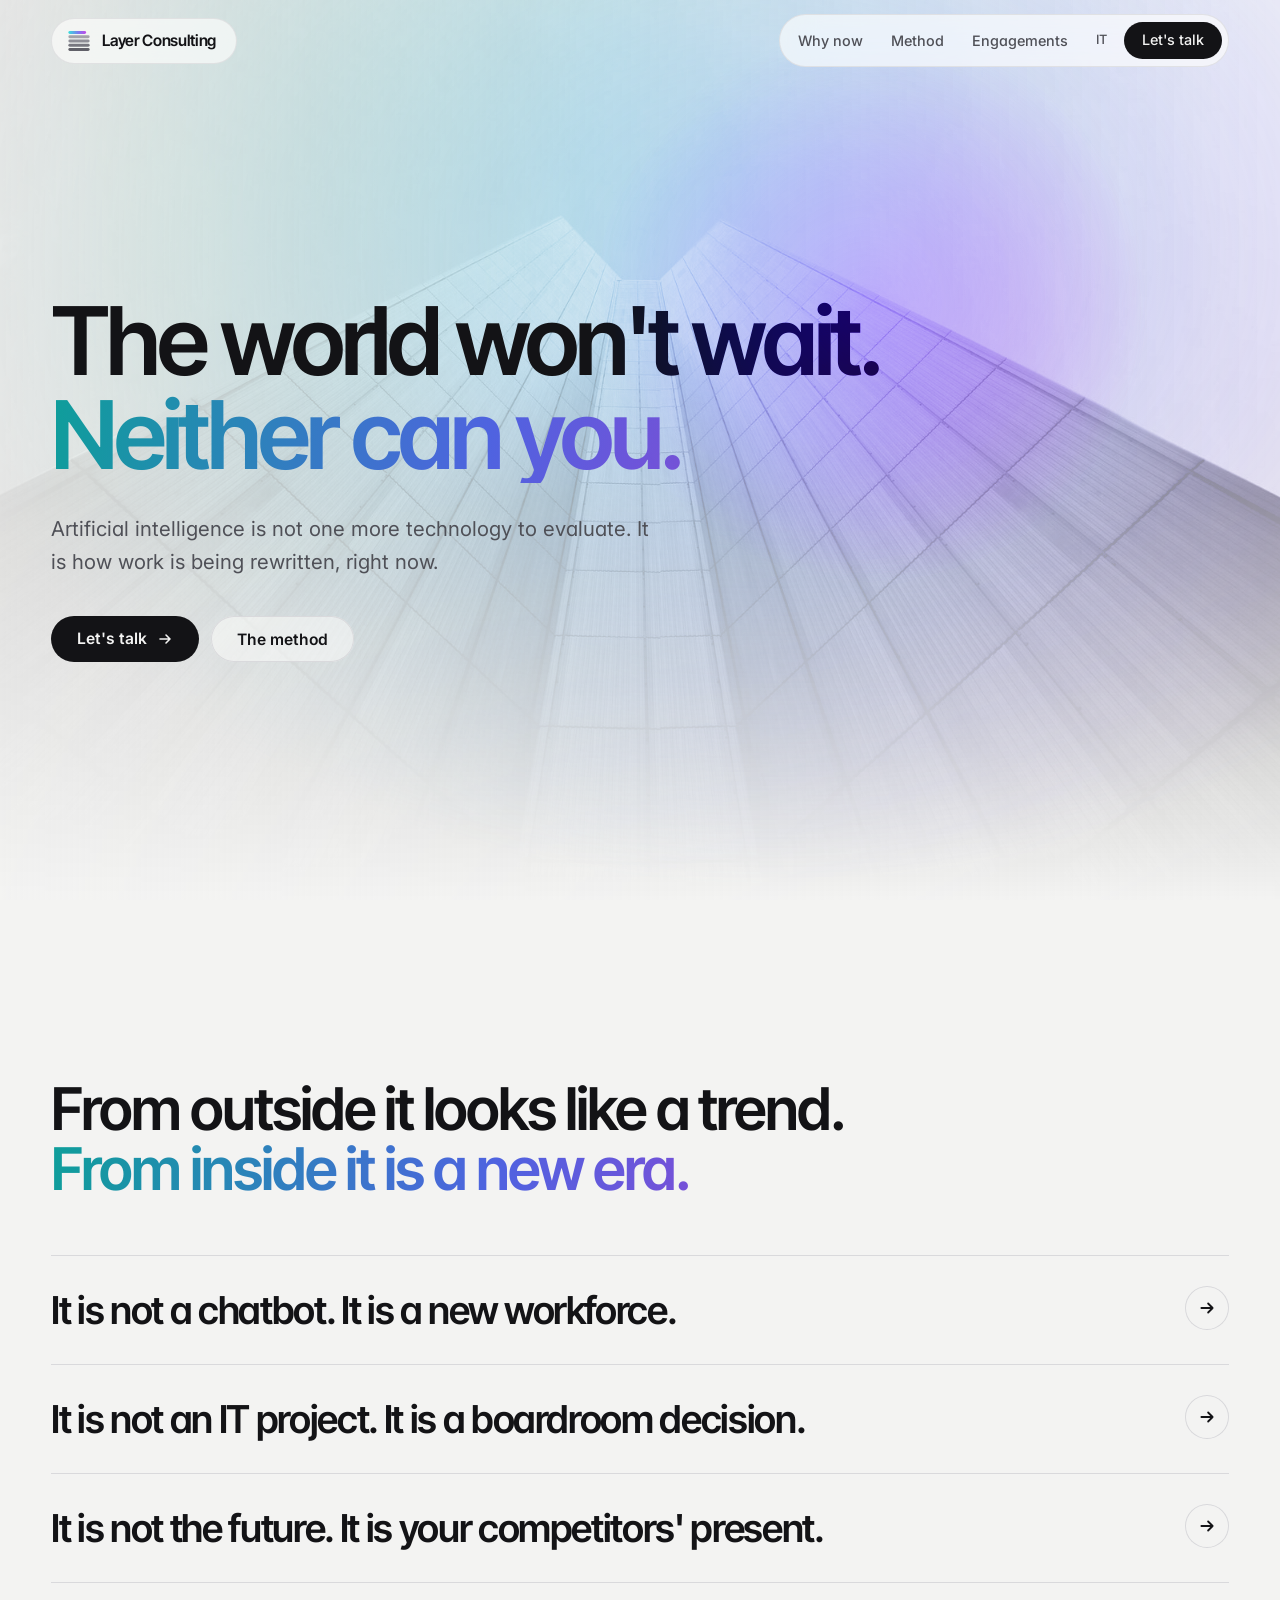
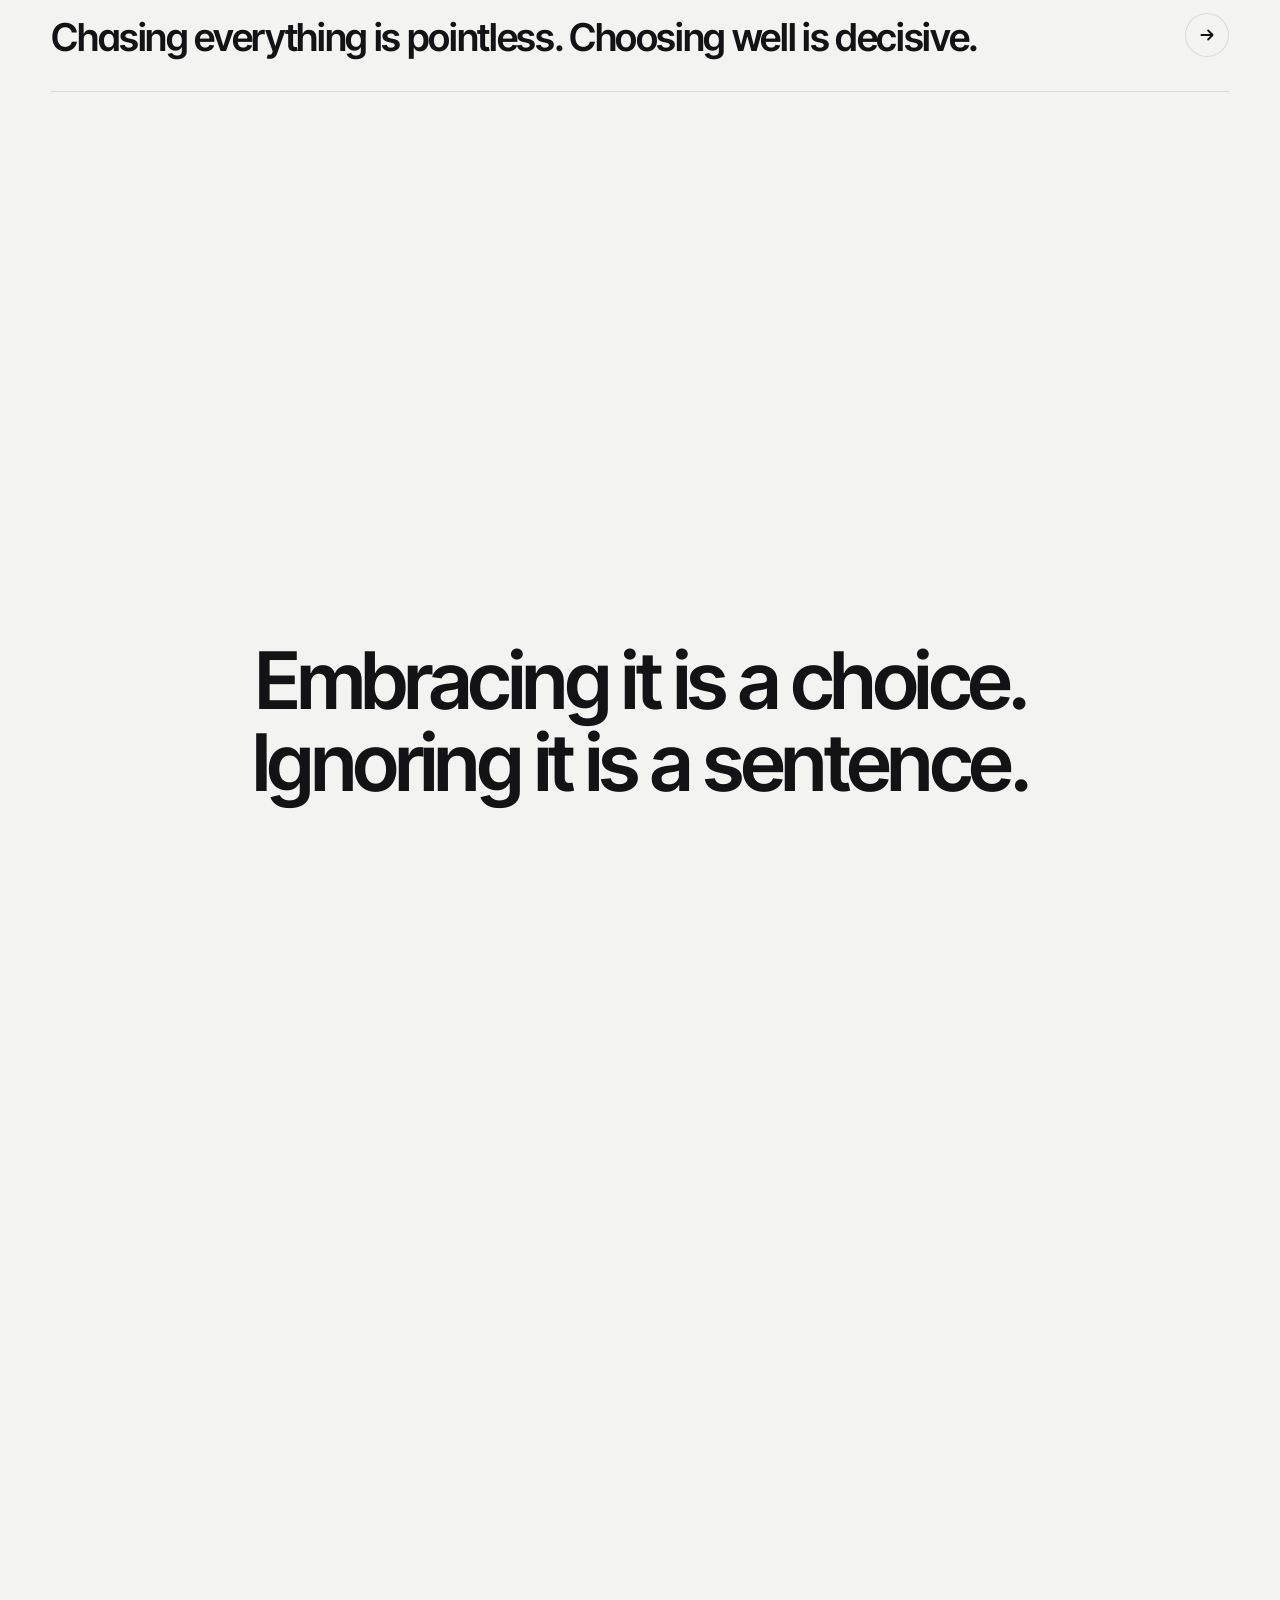
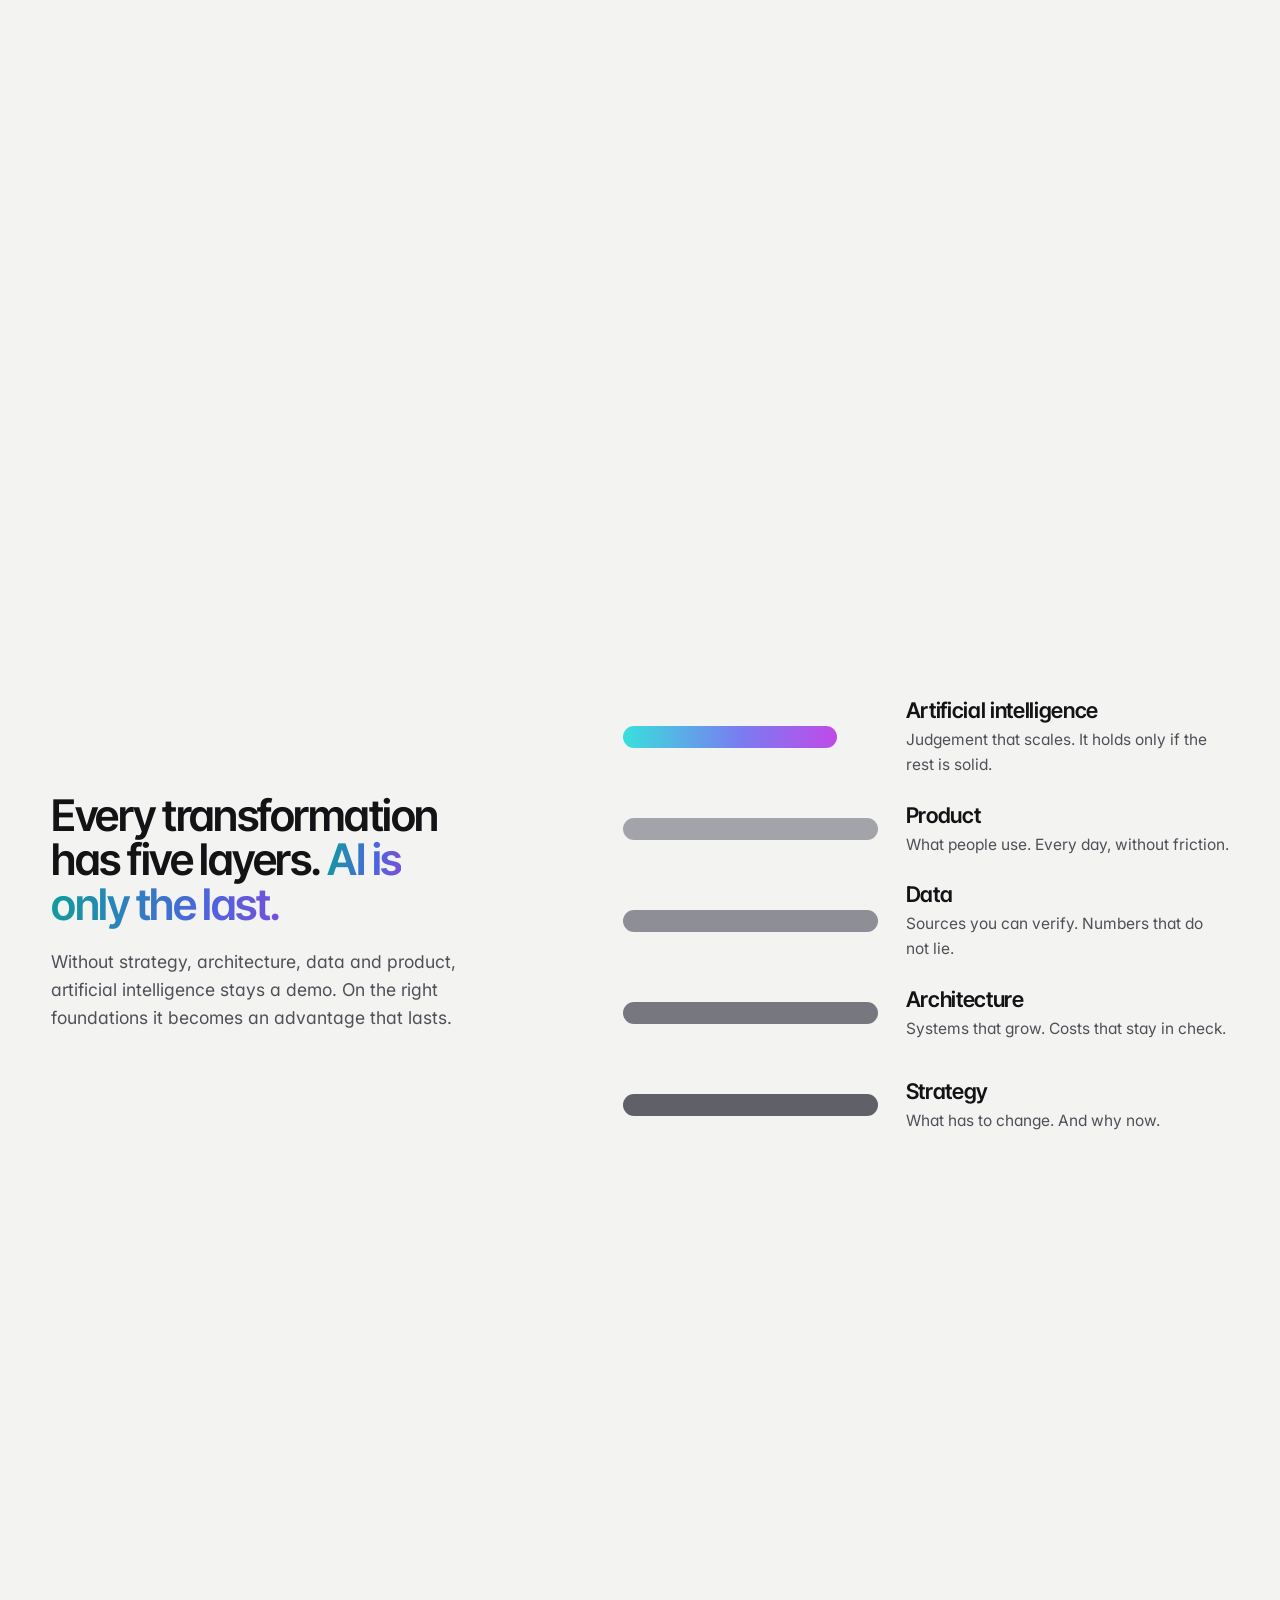
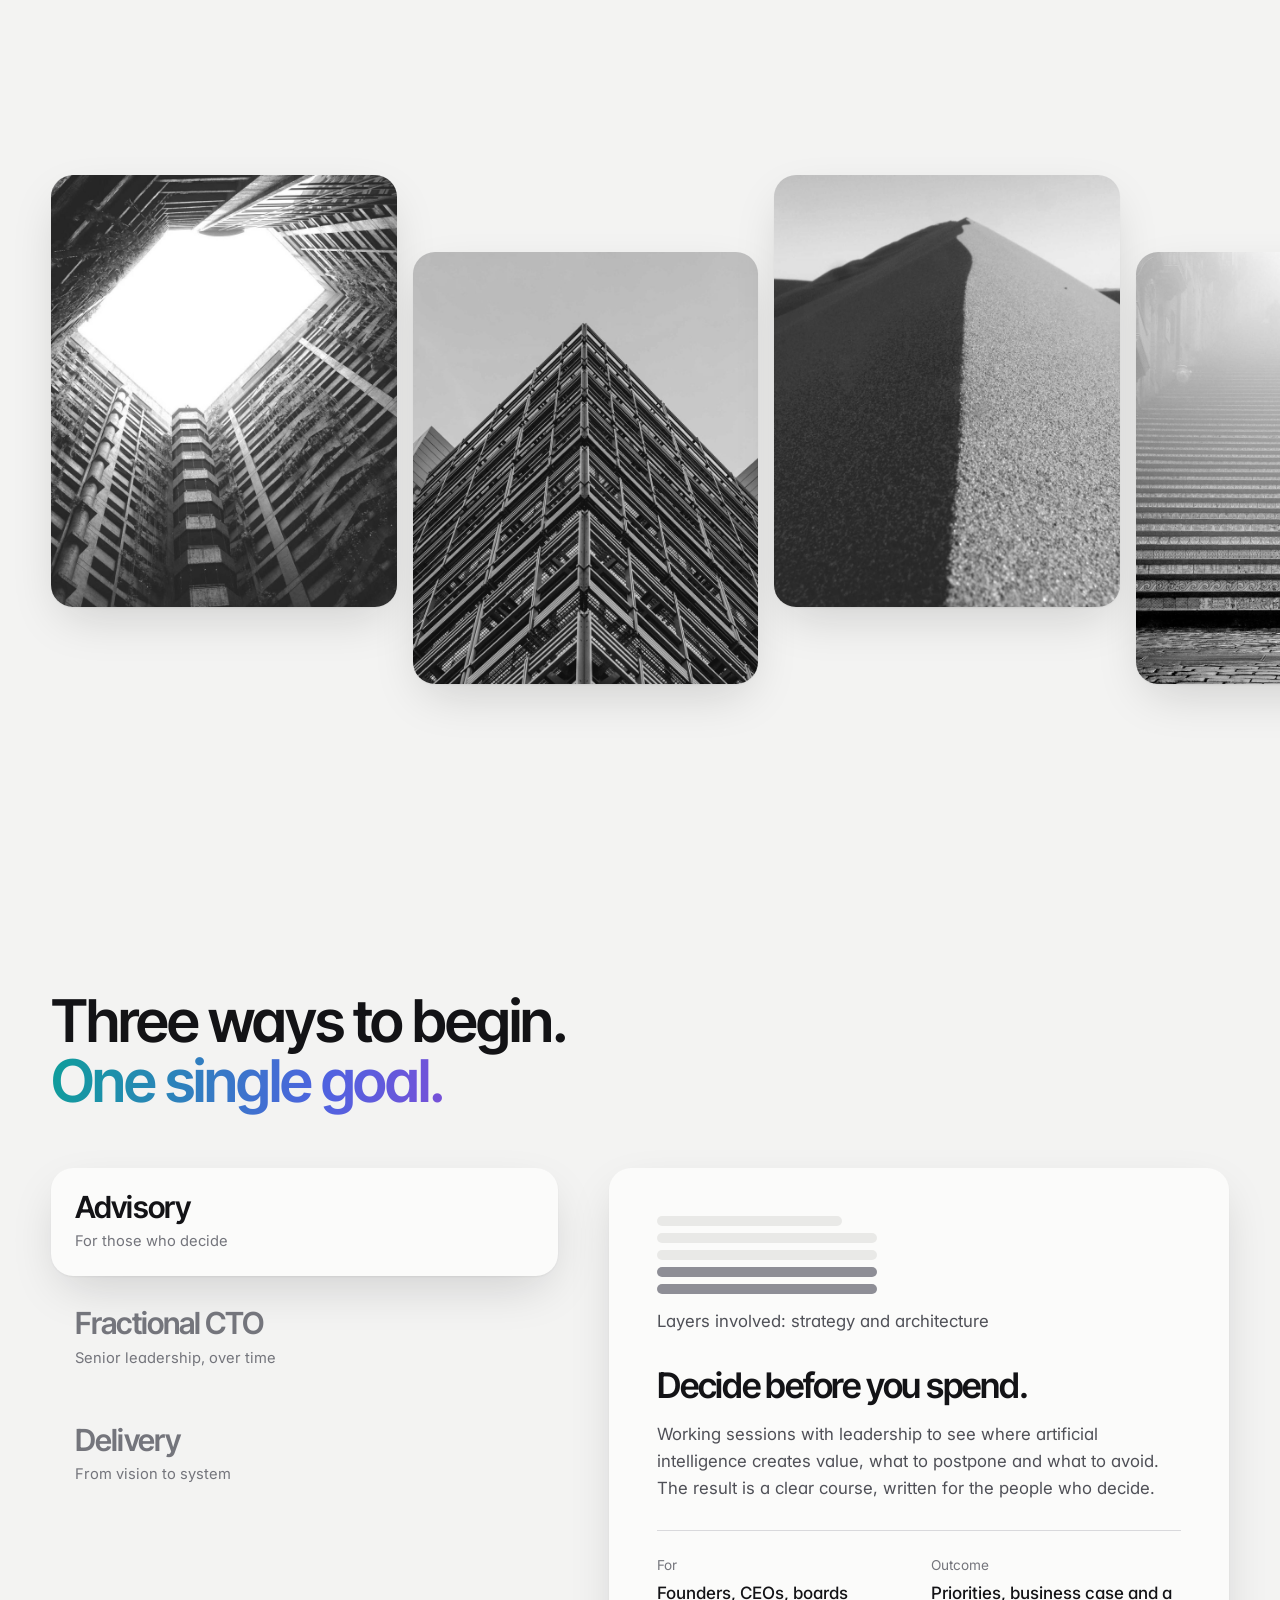
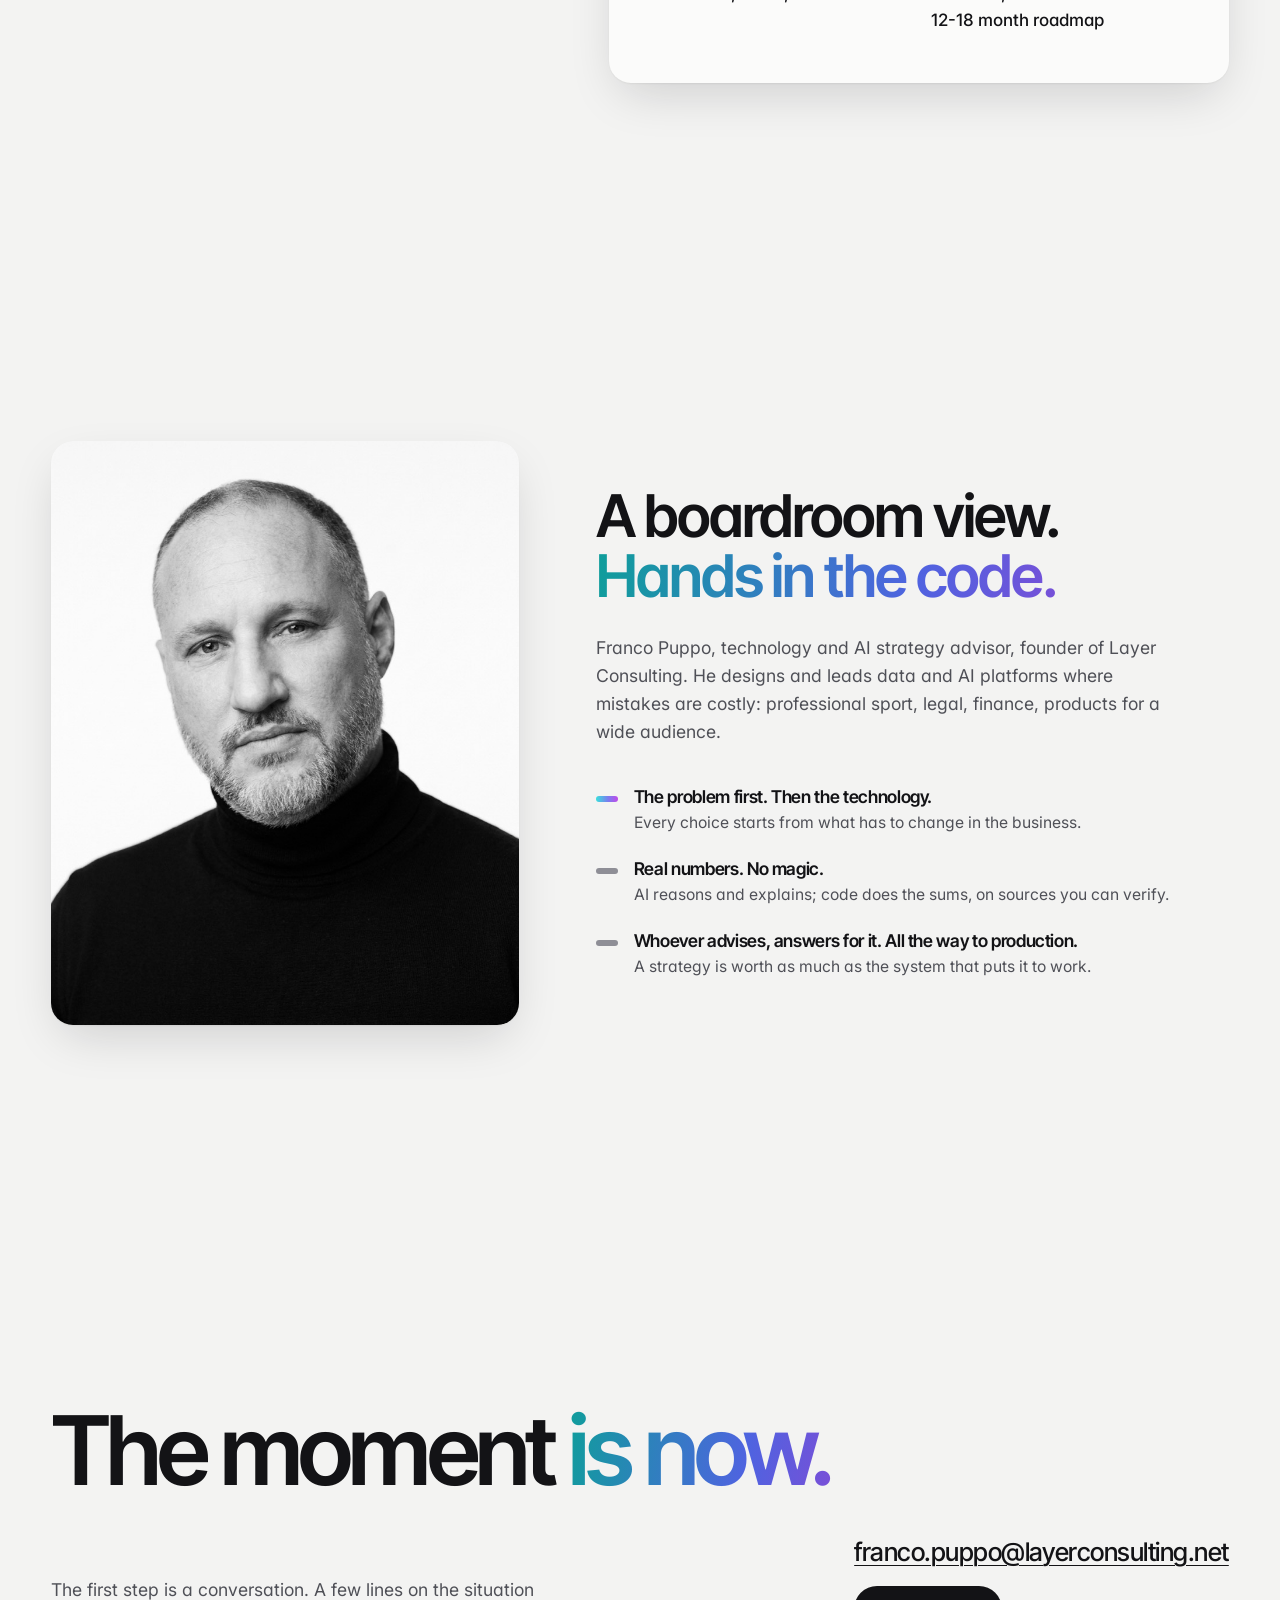
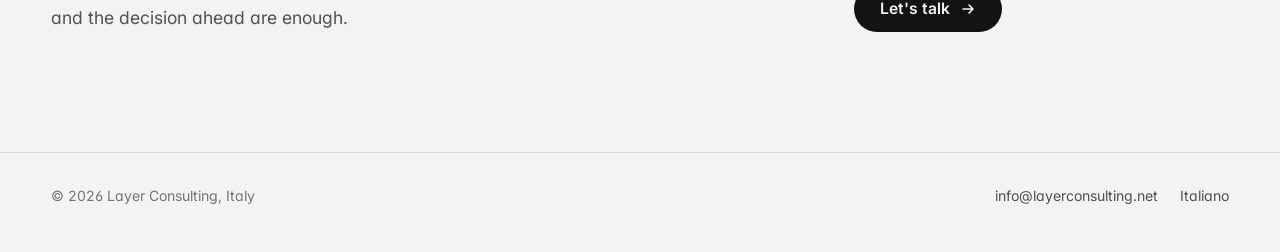
==== commit 9181291c: "feat: gradient wash and gradient type in the hero, plate removed The hero drops the white plate: the" ====
--- a/en/index.html
+++ b/en/index.html
@@ -16,7 +16,7 @@
 <meta property="og:title" content="The world won't wait. Neither can you.">
 <meta property="og:description" content="Strategy, architecture and artificial intelligence for companies that intend to stay in the game.">
 <meta property="og:url" content="https://layerconsulting.net/en/">
-<meta property="og:image" content="https://layerconsulting.net/assets/img/strata.jpg">
+<meta property="og:image" content="https://layerconsulting.net/assets/img/hero-bg.jpg">
 <meta property="og:locale" content="en_GB">
 <link rel="icon" href="../assets/favicon.svg" type="image/svg+xml">
 <link rel="preconnect" href="https://fonts.googleapis.com">
@@ -61,12 +61,13 @@
 
 <main id="main">
   <section class="hero" id="top">
+    <div class="hero-light" aria-hidden="true"></div>
     <div class="hero-bg" aria-hidden="true"><img src="../assets/img/hero-bg.jpg" width="1800" height="1125" alt="" fetchpriority="high"></div>
     <div class="wrap">
       <div>
         <h1 class="h-hero">
           <span class="ln"><span class="w" style="--i:0">The</span> <span class="w" style="--i:1">world</span> <span class="w" style="--i:2">won't</span> <span class="w" style="--i:3">wait.</span></span>
-          <span class="ln"><span class="w" style="--i:4">Neither</span> <span class="w" style="--i:5">can</span> <span class="w" style="--i:6">you.</span></span>
+          <span class="ln"><span class="w gt" style="--i:4">Neither can you.</span></span>
         </h1>
         <p class="lede">Artificial intelligence is not one more technology to evaluate. It is how work is being rewritten, right now.</p>
         <div class="cta">
@@ -75,9 +76,6 @@
           <a class="btn btn-line" href="#layers">The method</a>
         </div>
       </div>
-      <figure class="plate plate-hero">
-        <img src="../assets/img/strata.jpg" width="800" height="1000" alt="">
-      </figure>
     </div>
   </section>
 
--- a/assets/site.css
+++ b/assets/site.css
@@ -85,27 +85,42 @@
 .hero { min-height: 100dvh; display: grid; align-items: center; padding: 112px 0 56px; }
 .hero { position: relative; isolation: isolate; overflow: clip; }
 .hero-bg { position: absolute; inset: 0; z-index: -1; pointer-events: none; }
+/* Layer light: the gradient of the mark falls on the photographs as colour, never as a shape.
+   It follows the pointer and drifts on its own when nobody is steering it. */
+@property --mx { syntax: "<percentage>"; inherits: true; initial-value: 68%; }
+@property --my { syntax: "<percentage>"; inherits: true; initial-value: 34%; }
+.hero { --mx: 68%; --my: 34%; transition: --mx 1.1s var(--ease), --my 1.1s var(--ease); }
+.hero .wrap { position: relative; z-index: 1; }
+.hero-bg::before { content: ""; position: absolute; inset: 0; z-index: 1; background: linear-gradient(115deg, #38e0dc 8%, #7a7cf0 48%, #c04ae8 88%); background-size: 160% 160%; mix-blend-mode: color; opacity: .6;
+  -webkit-mask-image: radial-gradient(85% 90% at 60% 28%, #000 10%, transparent 78%); mask-image: radial-gradient(85% 90% at 60% 28%, #000 10%, transparent 78%); }
+.hero-bg::after { z-index: 2; }
+.hero-light { opacity: 0; transition: opacity .8s var(--ease); }
+.hero.live .hero-light { opacity: .95; }
+.hero-light { position: absolute; inset: 0; z-index: 2; pointer-events: none; background: linear-gradient(115deg, #38e0dc 12%, #7a7cf0 50%, #c04ae8 88%); mix-blend-mode: color; opacity: .95;
+  -webkit-mask-image: radial-gradient(clamp(240px, 30vw, 480px) circle at var(--mx) var(--my), #000 0%, rgba(0,0,0,.55) 38%, transparent 72%);
+  mask-image: radial-gradient(clamp(240px, 30vw, 480px) circle at var(--mx) var(--my), #000 0%, rgba(0,0,0,.55) 38%, transparent 72%); }
+:root[data-theme="dark"] .hero-light { mix-blend-mode: soft-light; }
+@media (prefers-color-scheme: dark) { :root:not([data-theme="light"]) .hero-light { mix-blend-mode: soft-light; } }
 .hero-bg img { width: 100%; height: 100%; object-fit: cover; object-position: 50% 30%; filter: grayscale(1) contrast(1.15); opacity: .34; mix-blend-mode: multiply;
   -webkit-mask-image: linear-gradient(180deg, #000 0%, #000 55%, transparent 100%); mask-image: linear-gradient(180deg, #000 0%, #000 55%, transparent 100%); }
 .hero-bg::after { content: ""; position: absolute; inset: 0; background: linear-gradient(90deg, color-mix(in oklab, var(--paper) 70%, transparent) 0%, color-mix(in oklab, var(--paper) 30%, transparent) 45%, transparent 100%); }
 :root[data-theme="dark"] .hero-bg img { opacity: .26; mix-blend-mode: normal; }
 @media (prefers-color-scheme: dark) { :root:not([data-theme="light"]) .hero-bg img { opacity: .26; mix-blend-mode: normal; } }
-.hero .wrap { display: grid; grid-template-columns: minmax(0, 1.3fr) minmax(0, .7fr); gap: clamp(32px, 6vw, 96px); align-items: center; }
-.h-hero { font-size: clamp(2.5rem, 6vw, 5.8rem); line-height: 1; letter-spacing: -0.045em; }
+.hero .wrap { display: grid; grid-template-columns: minmax(0, 1fr); align-items: center; }
+.h-hero { font-size: clamp(2.5rem, 7.4vw, 7.2rem); line-height: 1; letter-spacing: -0.045em; }
 @media (min-width: 861px) { .h-hero .ln { white-space: nowrap; } }
 .h-hero .ln { display: block; }
 .h-hero .ln + .ln { color: var(--ink-3); }
+.h-hero .ln.gt { padding-bottom: .06em; }
 .h-hero .w { display: inline-block; }
-.lede { font-size: clamp(1.08rem, 1.5vw, 1.25rem); color: var(--ink-2); max-width: 44ch; margin: 30px 0 38px; }
+.lede { font-size: clamp(1.08rem, 1.6vw, 1.35rem); color: var(--ink-2); max-width: 46ch; margin: 30px 0 38px; }
 .cta { display: flex; gap: 12px; flex-wrap: wrap; }
 .plate { margin: 0; border-radius: var(--r); overflow: hidden; background: var(--paper-2); position: relative; }
 .plate img { width: 100%; height: auto; aspect-ratio: 4 / 5; object-fit: cover; filter: grayscale(1); }
-.plate-hero { max-width: 500px; justify-self: end; width: 100%; box-shadow: var(--shadow); }
 @media (max-width: 860px) {
   .hero { padding-top: 104px; }
   .hero .wrap { grid-template-columns: 1fr; }
-  .plate-hero { justify-self: start; max-width: 420px; }
-}
+  }
 
 /* ---------- five layers (signature) ---------- */
 .layers { position: relative; height: 320vh; view-timeline: --layers block; }
@@ -140,6 +155,11 @@
 .block { padding: clamp(96px, 14vw, 180px) 0; }
 .block h2 { max-width: 22ch; }
 h2 .dim, .row h3 .dim { color: var(--ink-3); }
+/* gradient type: the Layer gradient, deepened in light mode so large text keeps 3:1 on paper */
+:root { --grad-type: linear-gradient(100deg, #0e9e9a 0%, #4f63e0 35%, #9b3fd0 65%, #0e9e9a 100%); }
+:root[data-theme="dark"] { --grad-type: linear-gradient(100deg, #38e0dc 0%, #7a7cf0 35%, #c66bf0 65%, #38e0dc 100%); }
+@media (prefers-color-scheme: dark) { :root:not([data-theme="light"]) { --grad-type: linear-gradient(100deg, #38e0dc 0%, #7a7cf0 35%, #c66bf0 65%, #38e0dc 100%); } }
+.gt, h2 .dim { background: var(--grad-type); background-size: 200% 100%; -webkit-background-clip: text; background-clip: text; color: transparent; -webkit-box-decoration-break: clone; box-decoration-break: clone; }
 .index { margin-top: 56px; border-top: 1px solid var(--line); }
 .row { display: grid; grid-template-columns: minmax(0, 1fr) auto; gap: 24px; padding: 30px 0; border-bottom: 1px solid var(--line); outline: none; }
 .row h3 { font-size: clamp(1.5rem, 3vw, 2.4rem); letter-spacing: -0.035em; transition: transform .6s var(--ease); }
@@ -238,19 +258,20 @@
 
 /* =================== motion =================== */
 @media (prefers-reduced-motion: no-preference) {
-  /* hero: words rise out of blur, then the plate is uncovered */
+  /* hero: words rise out of blur */
   .h-hero .w { animation: rise 1.2s var(--ease) both; animation-delay: calc(.08s * var(--i) + .1s); }
   .hero .lede, .hero .cta { animation: rise 1.2s var(--ease) both; }
   .hero .lede { animation-delay: .55s; }
   .hero .cta { animation-delay: .68s; }
-  .plate-hero { animation: uncover 1.5s var(--ease) .25s both; }
-  .plate-hero img { animation: settle 2.2s var(--ease) .25s both; }
   .nav-pill { animation: drop .9s var(--ease) .1s both; }
   .hero-bg img { animation: bgIn 2.6s var(--ease) both; }
+  .hero-bg::before { animation: wash 18s ease-in-out infinite alternate; }
+  @keyframes wash { from { background-position: 0% 40%; } to { background-position: 100% 60%; } }
+  .gt, h2 .dim { animation: shimmer 9s ease-in-out infinite alternate; }
+  .h-hero .w.gt { animation: rise 1.2s var(--ease) both, shimmer 9s ease-in-out 1.4s infinite alternate; animation-delay: calc(.08s * var(--i) + .1s), 1.4s; }
+  @keyframes shimmer { from { background-position: 0% 50%; } to { background-position: 100% 50%; } }
   @keyframes bgIn { from { scale: 1.16; opacity: 0; } }
   @keyframes rise { from { opacity: 0; transform: translateY(.45em); filter: blur(10px); } }
-  @keyframes uncover { from { clip-path: inset(100% 0 0 0 round var(--r)); } to { clip-path: inset(0 0 0 0 round var(--r)); } }
-  @keyframes settle { from { transform: scale(1.18); } }
   @keyframes drop { from { opacity: 0; transform: translateY(-16px); } }
 
   /* generic reveal (IntersectionObserver adds .in) */
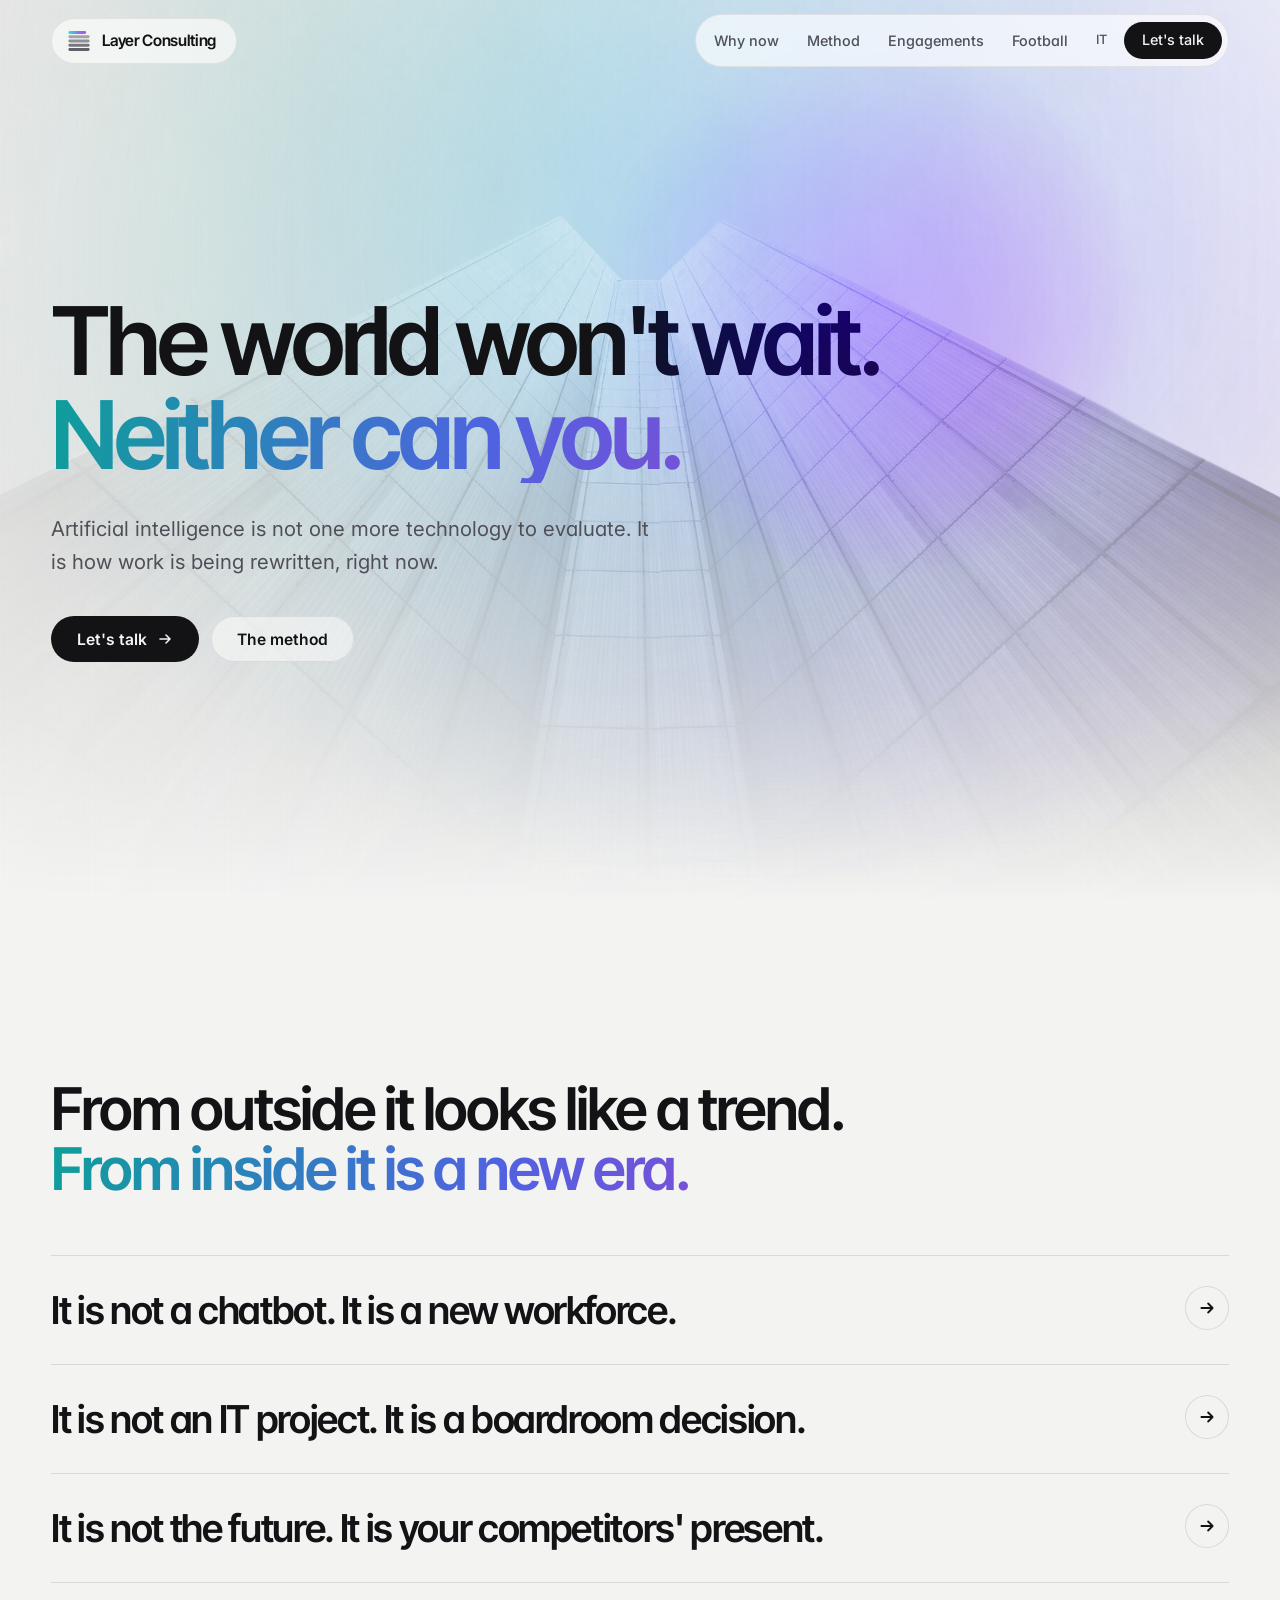
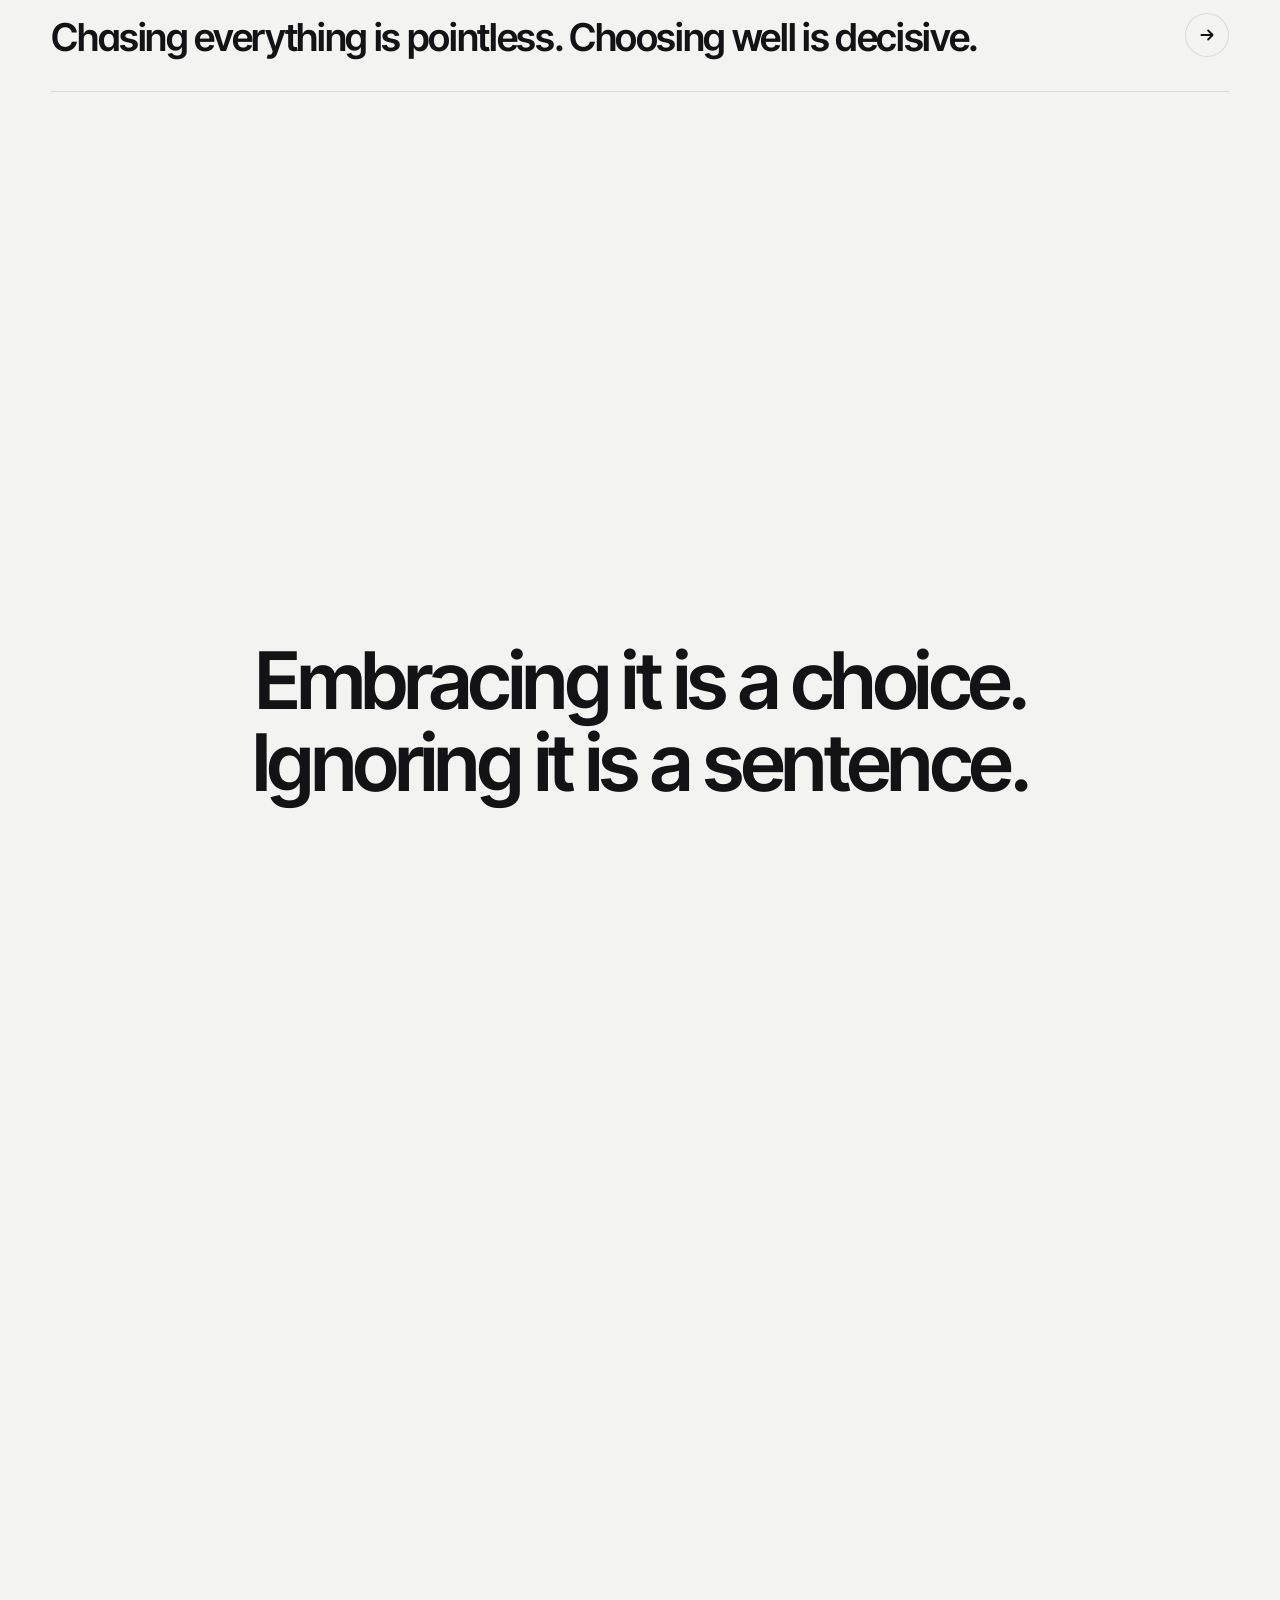
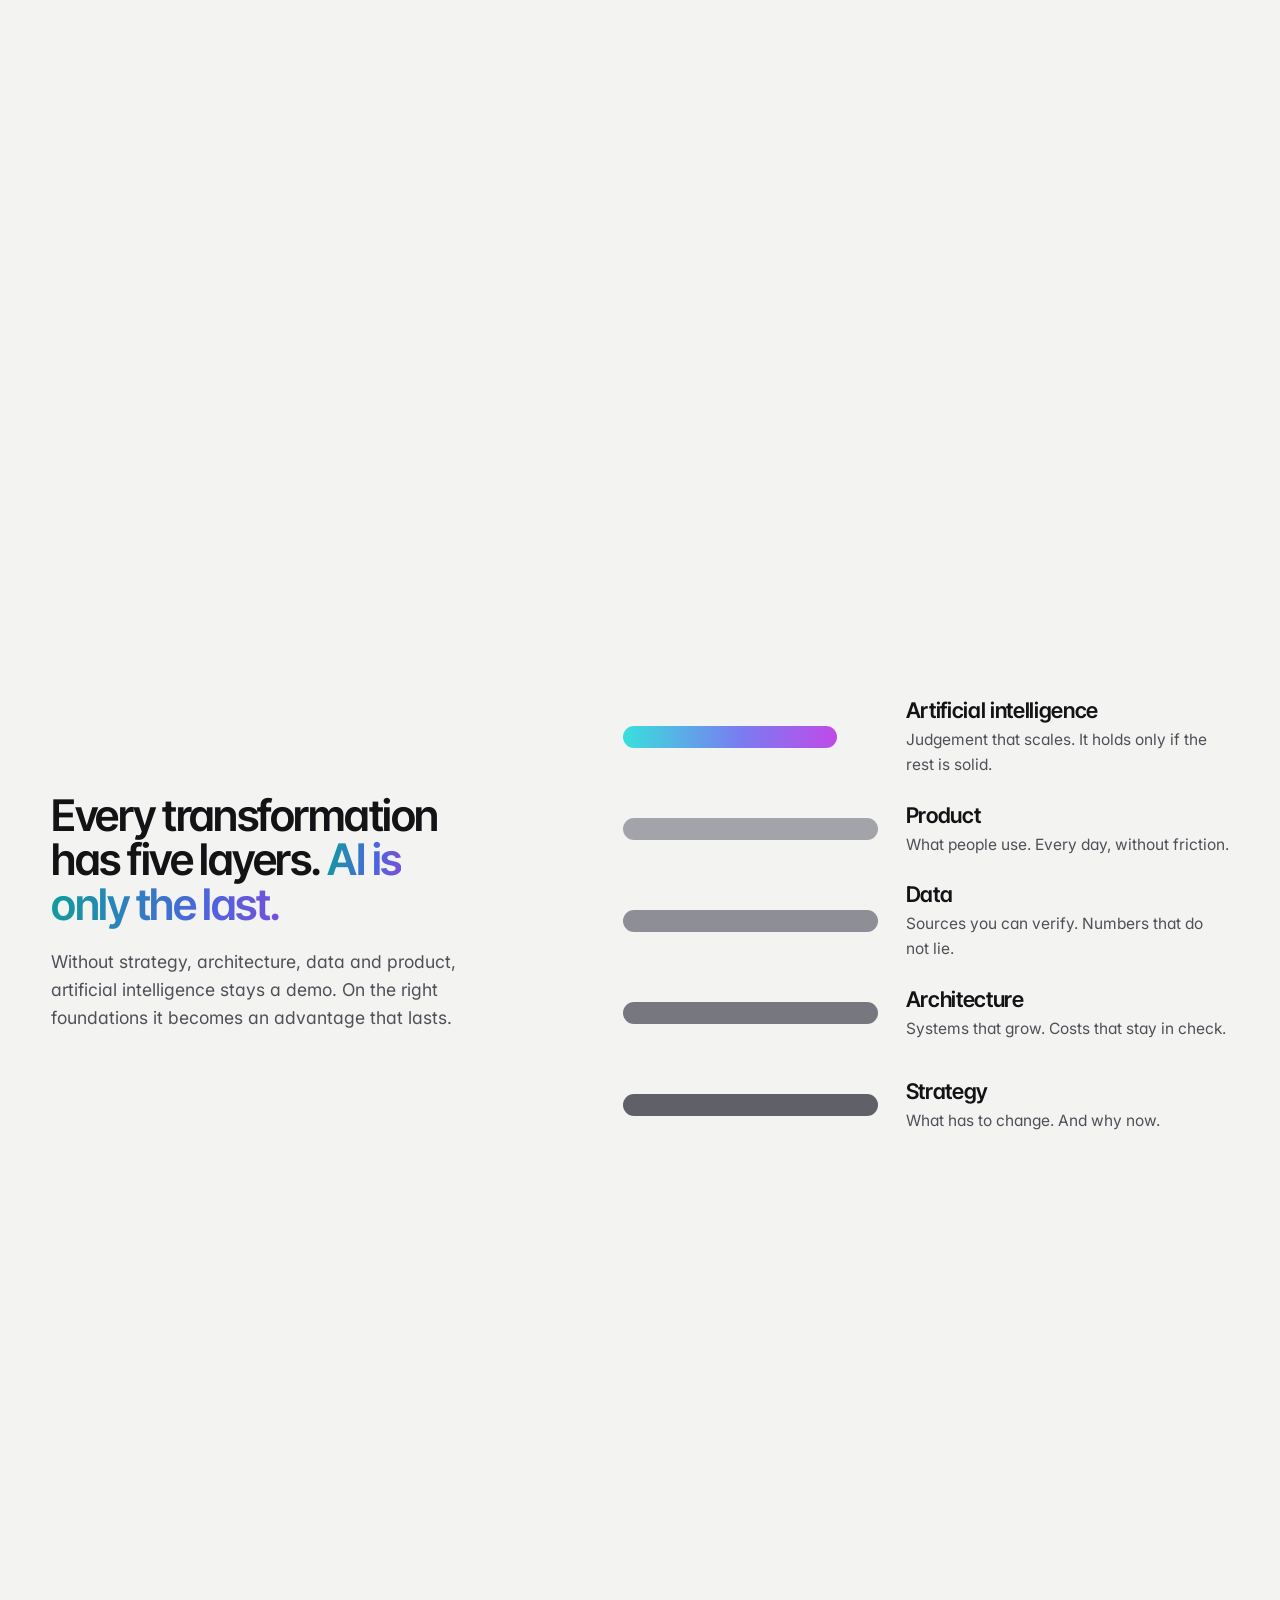
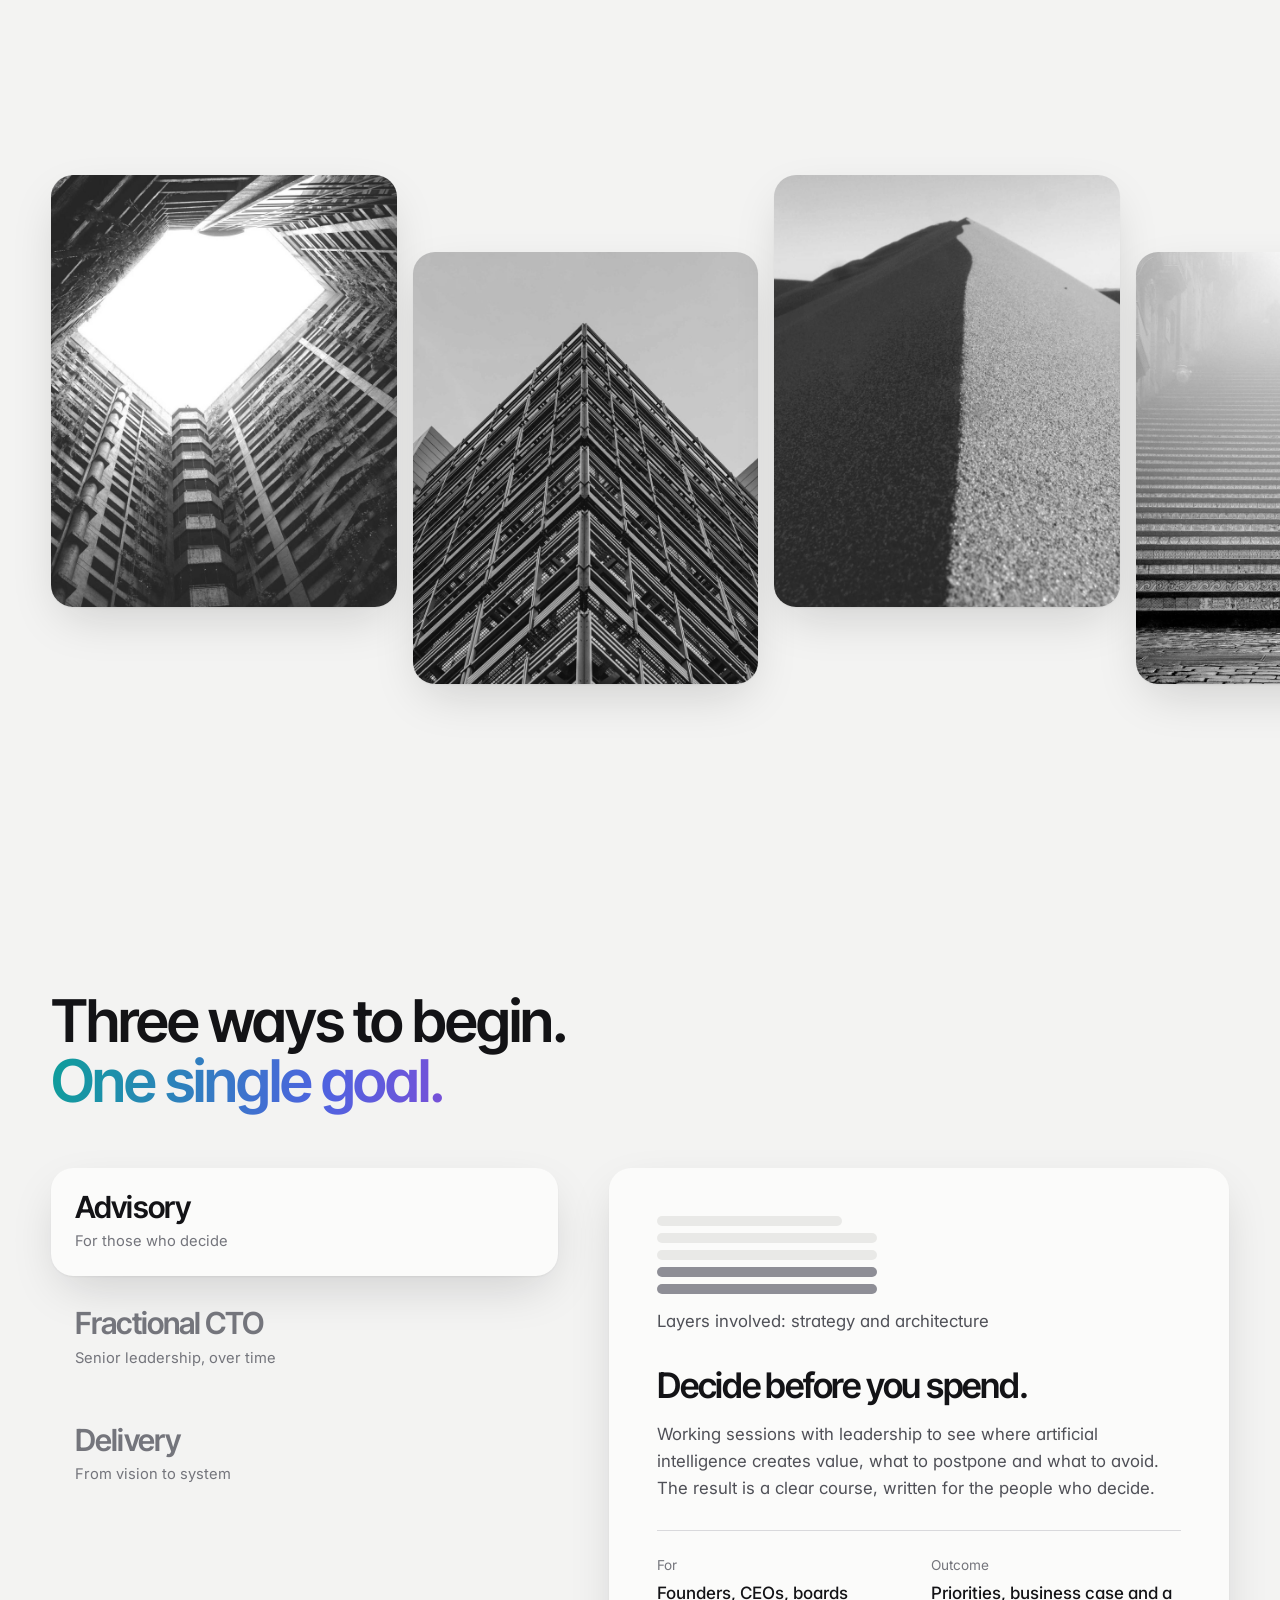
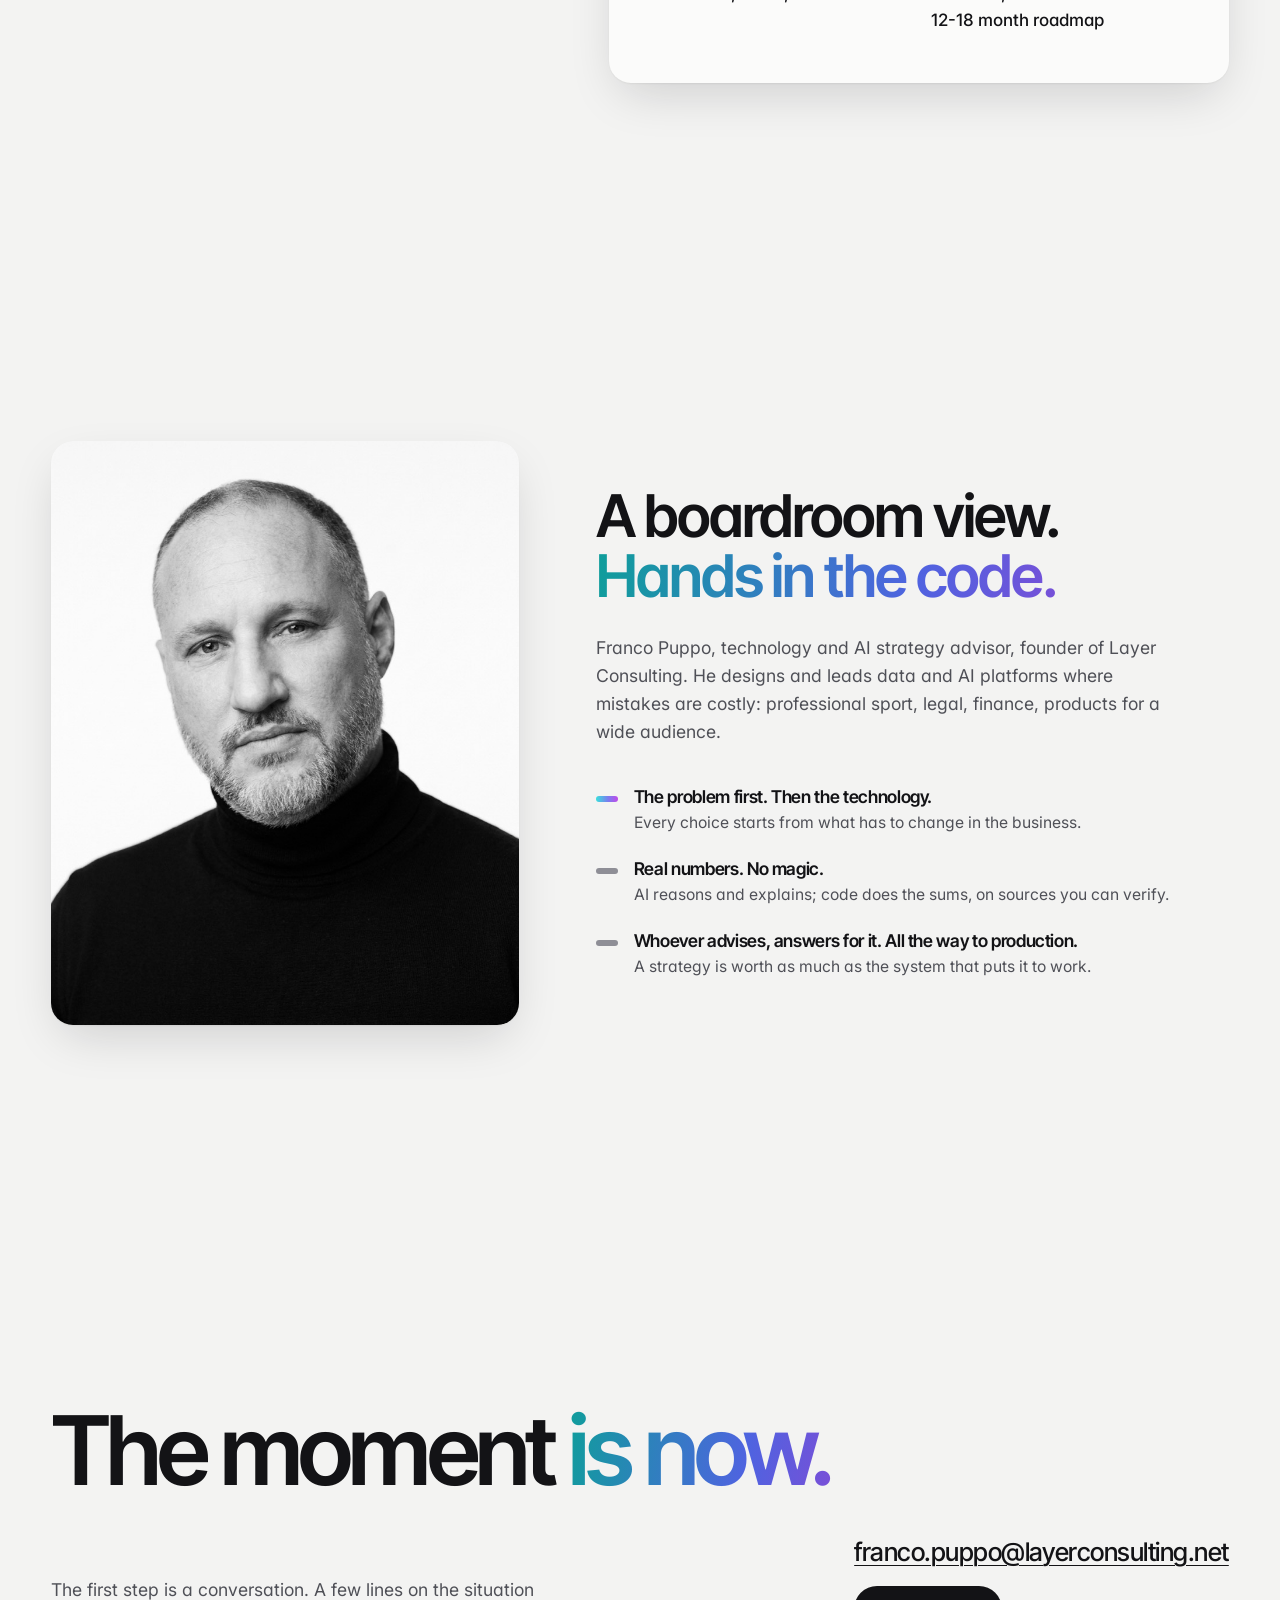
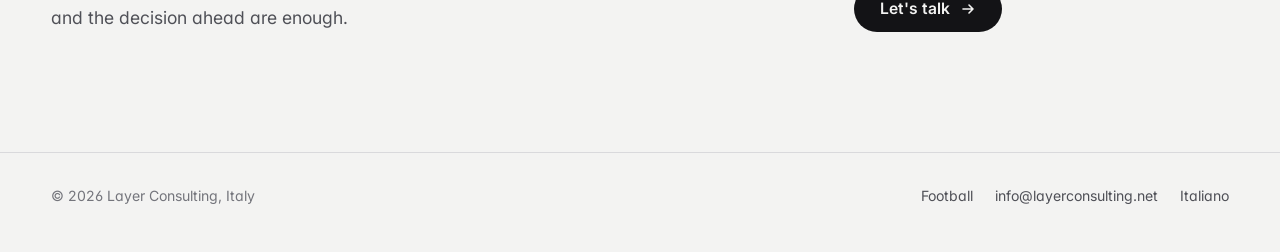
==== commit 25fd3a2d: "feat: football track record page in Italian and English Adds /football/ and /en/football/ with the f" ====
--- a/en/index.html
+++ b/en/index.html
@@ -53,6 +53,7 @@
       <a class="hide-s" href="#now">Why now</a>
       <a class="hide-s" href="#layers">Method</a>
       <a class="hide-s" href="#engagements">Engagements</a>
+      <a class="hide-s" href="football/">Football</a>
       <a class="lang" href="../" hreflang="it" lang="it" aria-label="Versione italiana">IT</a>
       <a class="btn btn-ink" href="#contact">Let's talk</a>
     </nav>
@@ -215,6 +216,7 @@
   <div class="wrap">
     <span>© <span id="year">2026</span> Layer Consulting, Italy</span>
     <nav aria-label="Footer">
+      <a href="football/">Football</a>
       <a href="mailto:info@layerconsulting.net">info@layerconsulting.net</a>
       <a href="../" hreflang="it" lang="it">Italiano</a>
     </nav>
--- a/assets/site.css
+++ b/assets/site.css
@@ -250,6 +250,25 @@
 .foot a { text-decoration: none; color: var(--ink-2); }
 .foot a:hover { color: var(--ink); }
 
+/* ---------- football: track record ledger ---------- */
+.eyebrow { display: inline-flex; align-items: center; gap: 10px; margin: 0 0 22px; font: 600 .82rem/1 var(--text); letter-spacing: .14em; text-transform: uppercase; color: var(--ink-2); }
+.eyebrow::before { content: ""; width: 28px; height: 6px; border-radius: 99px; background: var(--grad); }
+.h-hero-long { font-size: clamp(2.4rem, 5.6vw, 5.4rem); }
+.ledger { list-style: none; margin: 56px 0 0; padding: 0; border-top: 1px solid var(--line); }
+.ledger > li { display: grid; grid-template-columns: minmax(0, .75fr) minmax(0, 1.25fr); gap: clamp(20px, 5vw, 80px); padding: clamp(30px, 4vw, 48px) 0; border-bottom: 1px solid var(--line); }
+.ledger .who { display: grid; gap: 8px; align-content: start; }
+.ledger .tick { width: 36px; height: 6px; border-radius: 99px; background: var(--bar-2); margin-bottom: 10px; transform-origin: left; transition: width .7s var(--ease), background-color .4s; }
+.ledger .now .tick, .ledger > li:hover .tick { background: var(--grad); width: 64px; }
+.ledger .org { font: 600 clamp(1.6rem, 3vw, 2.4rem)/1.05 var(--display); letter-spacing: -0.035em; }
+.ledger .role { color: var(--ink-3); font-size: .95rem; }
+.ledger h3 { font-size: clamp(1.3rem, 2.2vw, 1.75rem); letter-spacing: -0.03em; transition: transform .6s var(--ease); }
+.ledger > li:hover h3 { transform: translateX(8px); }
+.ledger .what p { color: var(--ink-2); font-size: 1.04rem; max-width: 60ch; margin: 12px 0 0; }
+.chips { list-style: none; display: flex; flex-wrap: wrap; gap: 8px; margin: 18px 0 0; padding: 0; }
+.chips li { font-size: .82rem; font-weight: 500; color: var(--ink-2); padding: 6px 12px; border-radius: 99px; box-shadow: inset 0 0 0 1px var(--line); background: color-mix(in oklab, var(--sheet) 60%, transparent); }
+@media (max-width: 860px) { .ledger > li { grid-template-columns: 1fr; gap: 14px; } .ledger .tick { margin-bottom: 4px; } }
+@media (prefers-reduced-motion: reduce) { .ledger .tick, .ledger h3 { transition: none; } .ledger > li:hover h3 { transform: none; } }
+
 /* ---------- 404 ---------- */
 .notfound { min-height: 100dvh; display: grid; place-items: center; text-align: center; }
 .notfound h1 { font-size: clamp(2.6rem, 7vw, 5.4rem); line-height: 1; letter-spacing: -0.045em; margin-bottom: 18px; }
